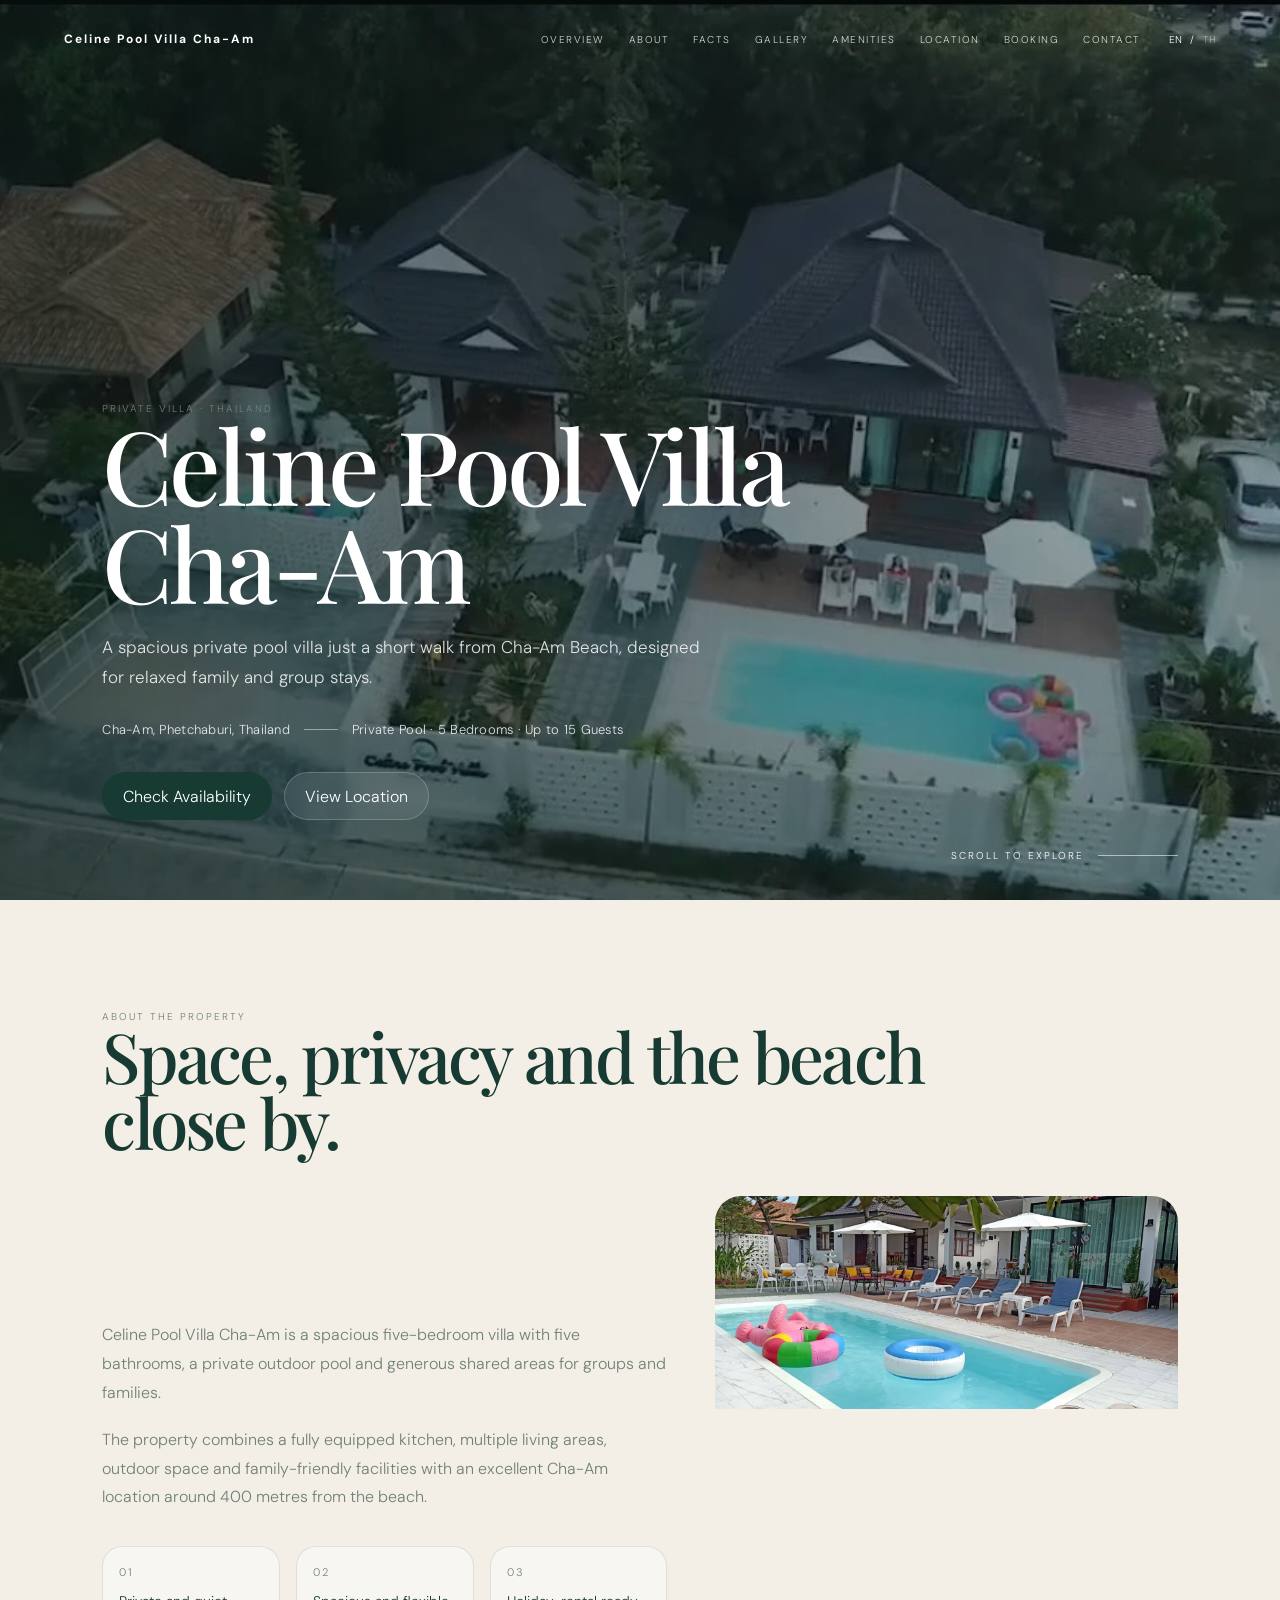
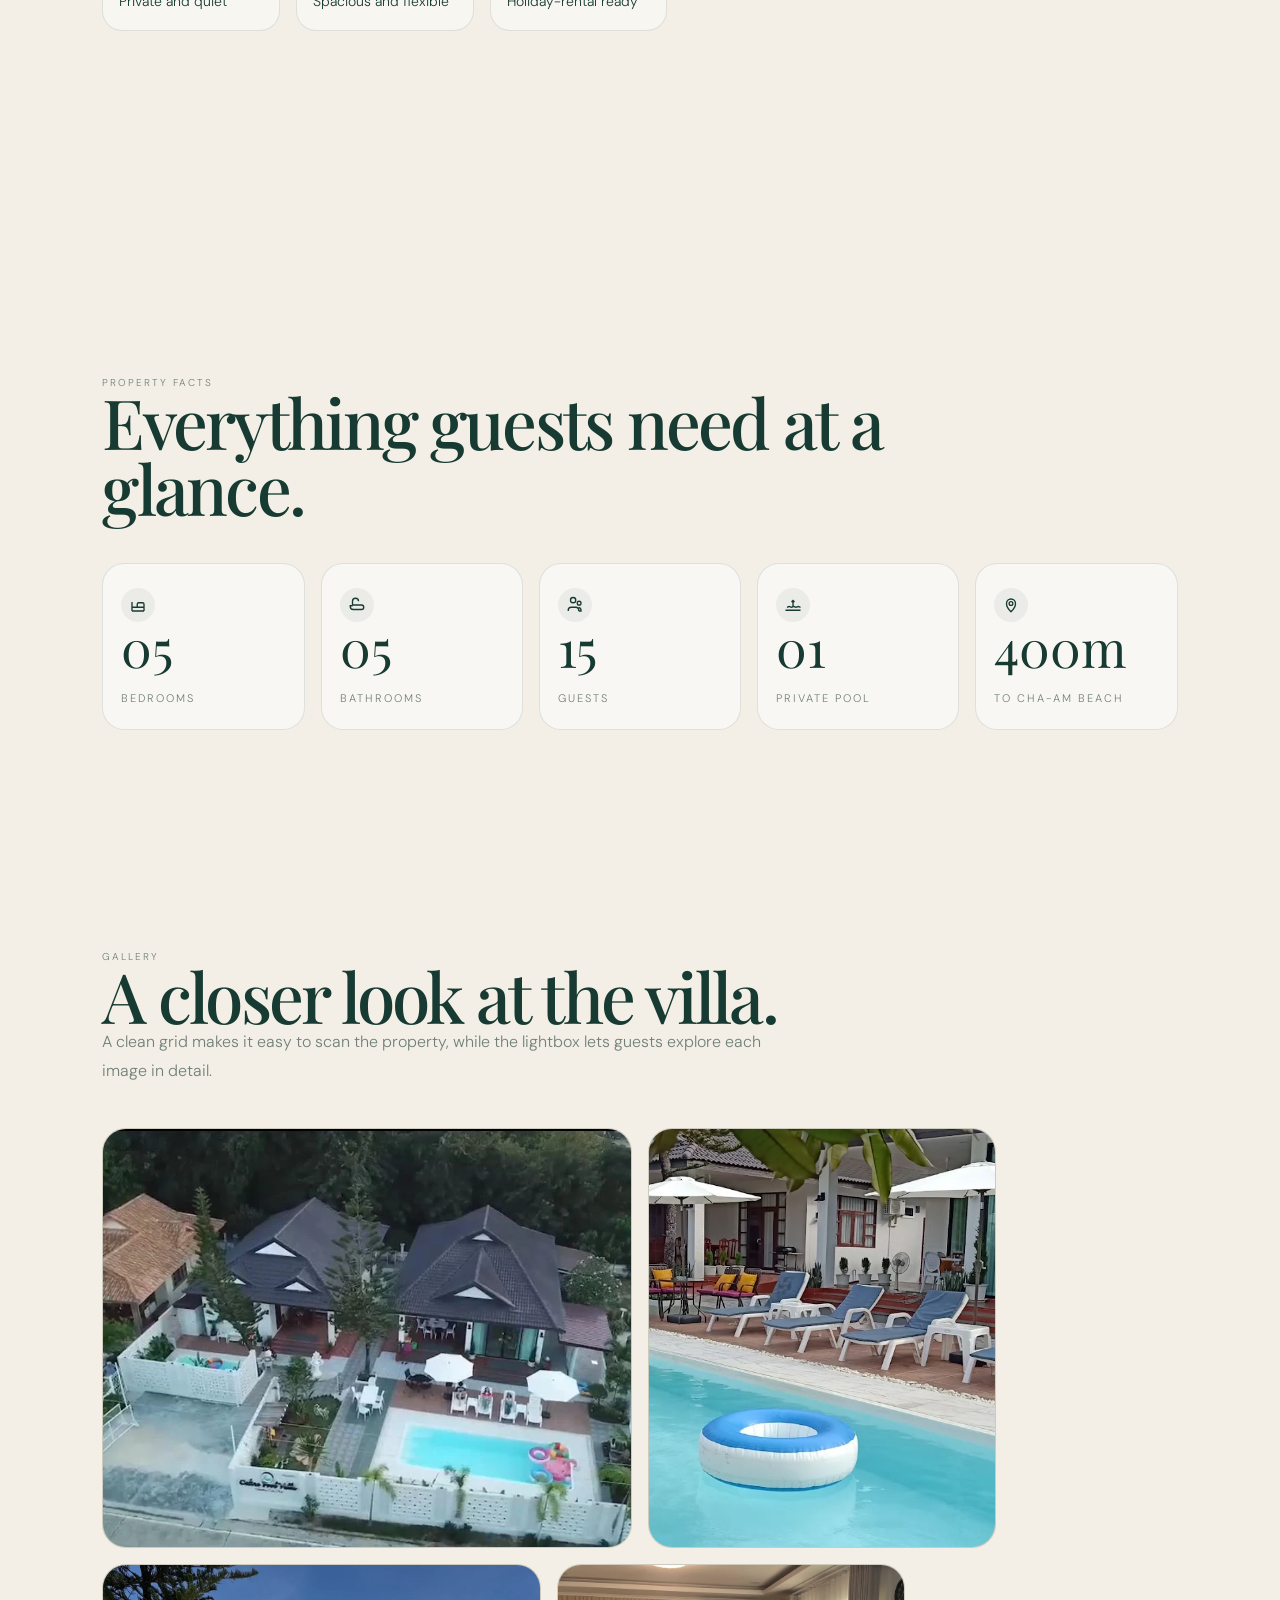
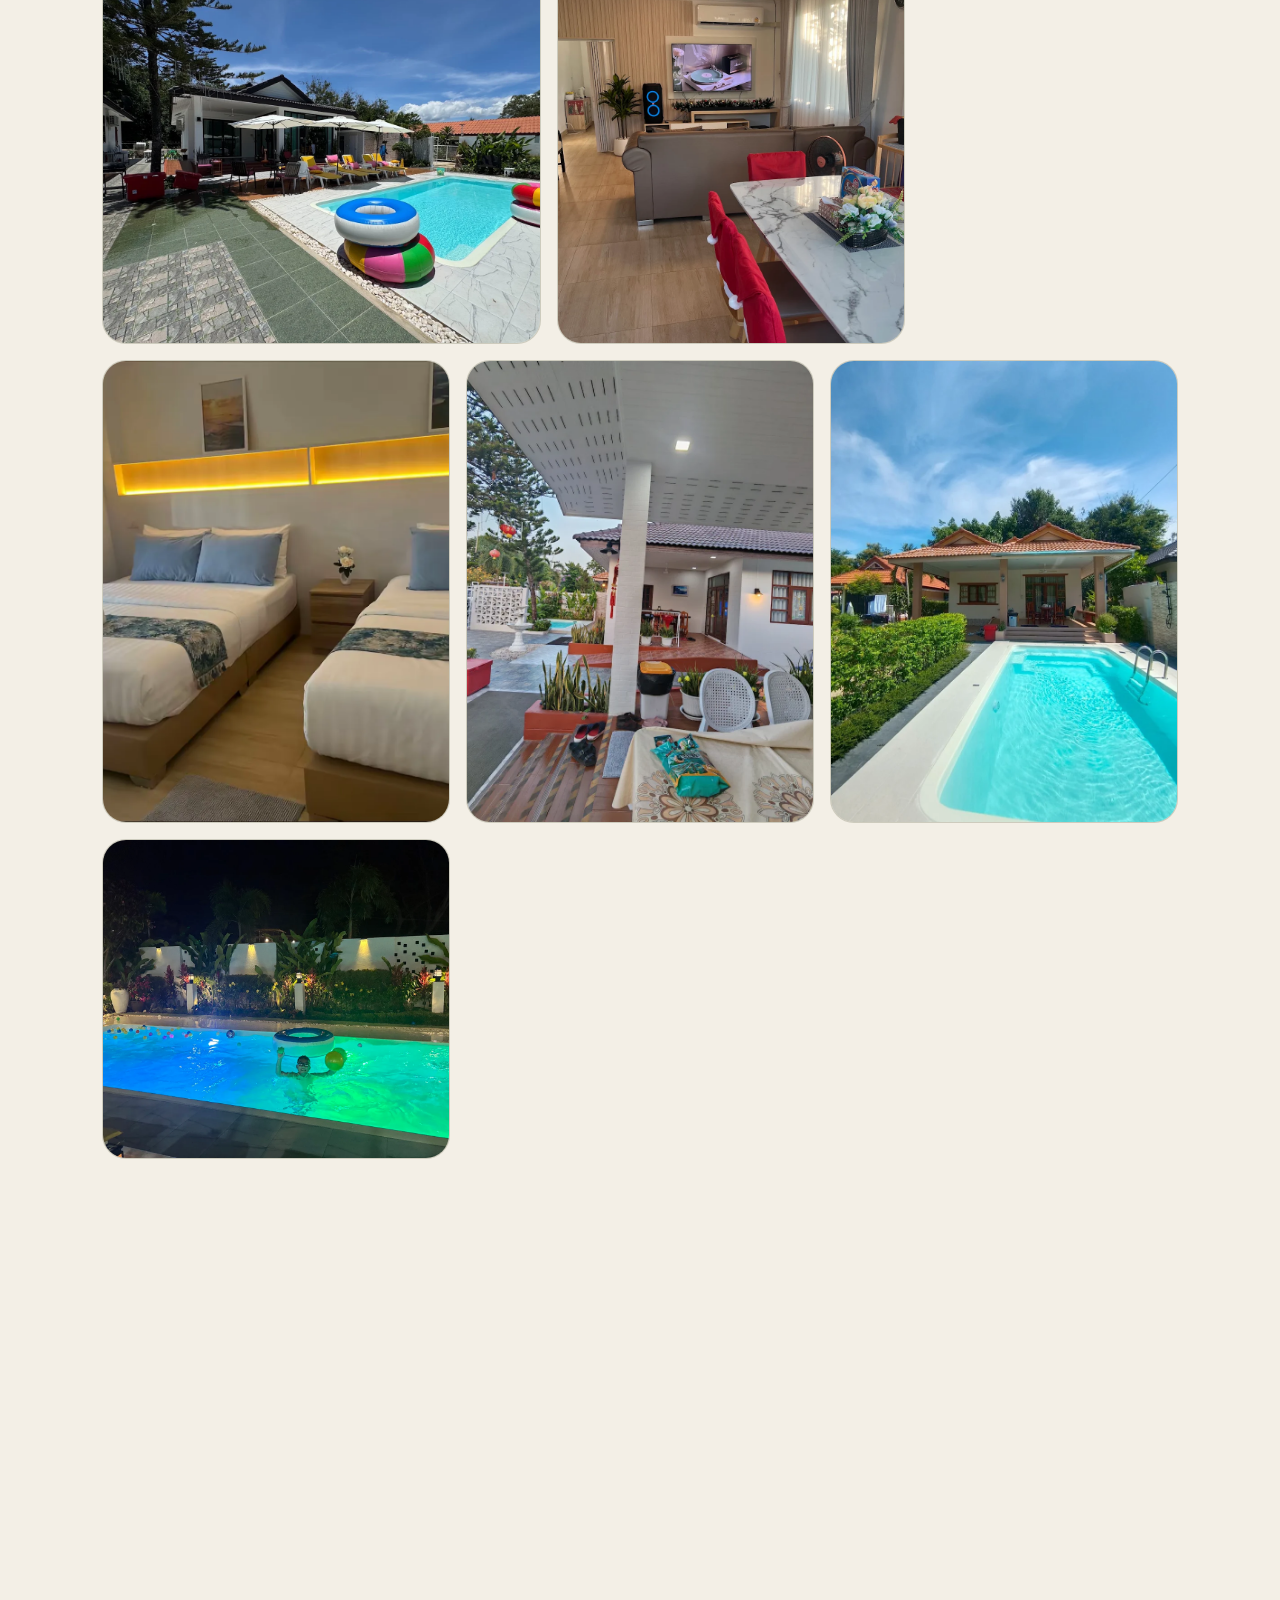
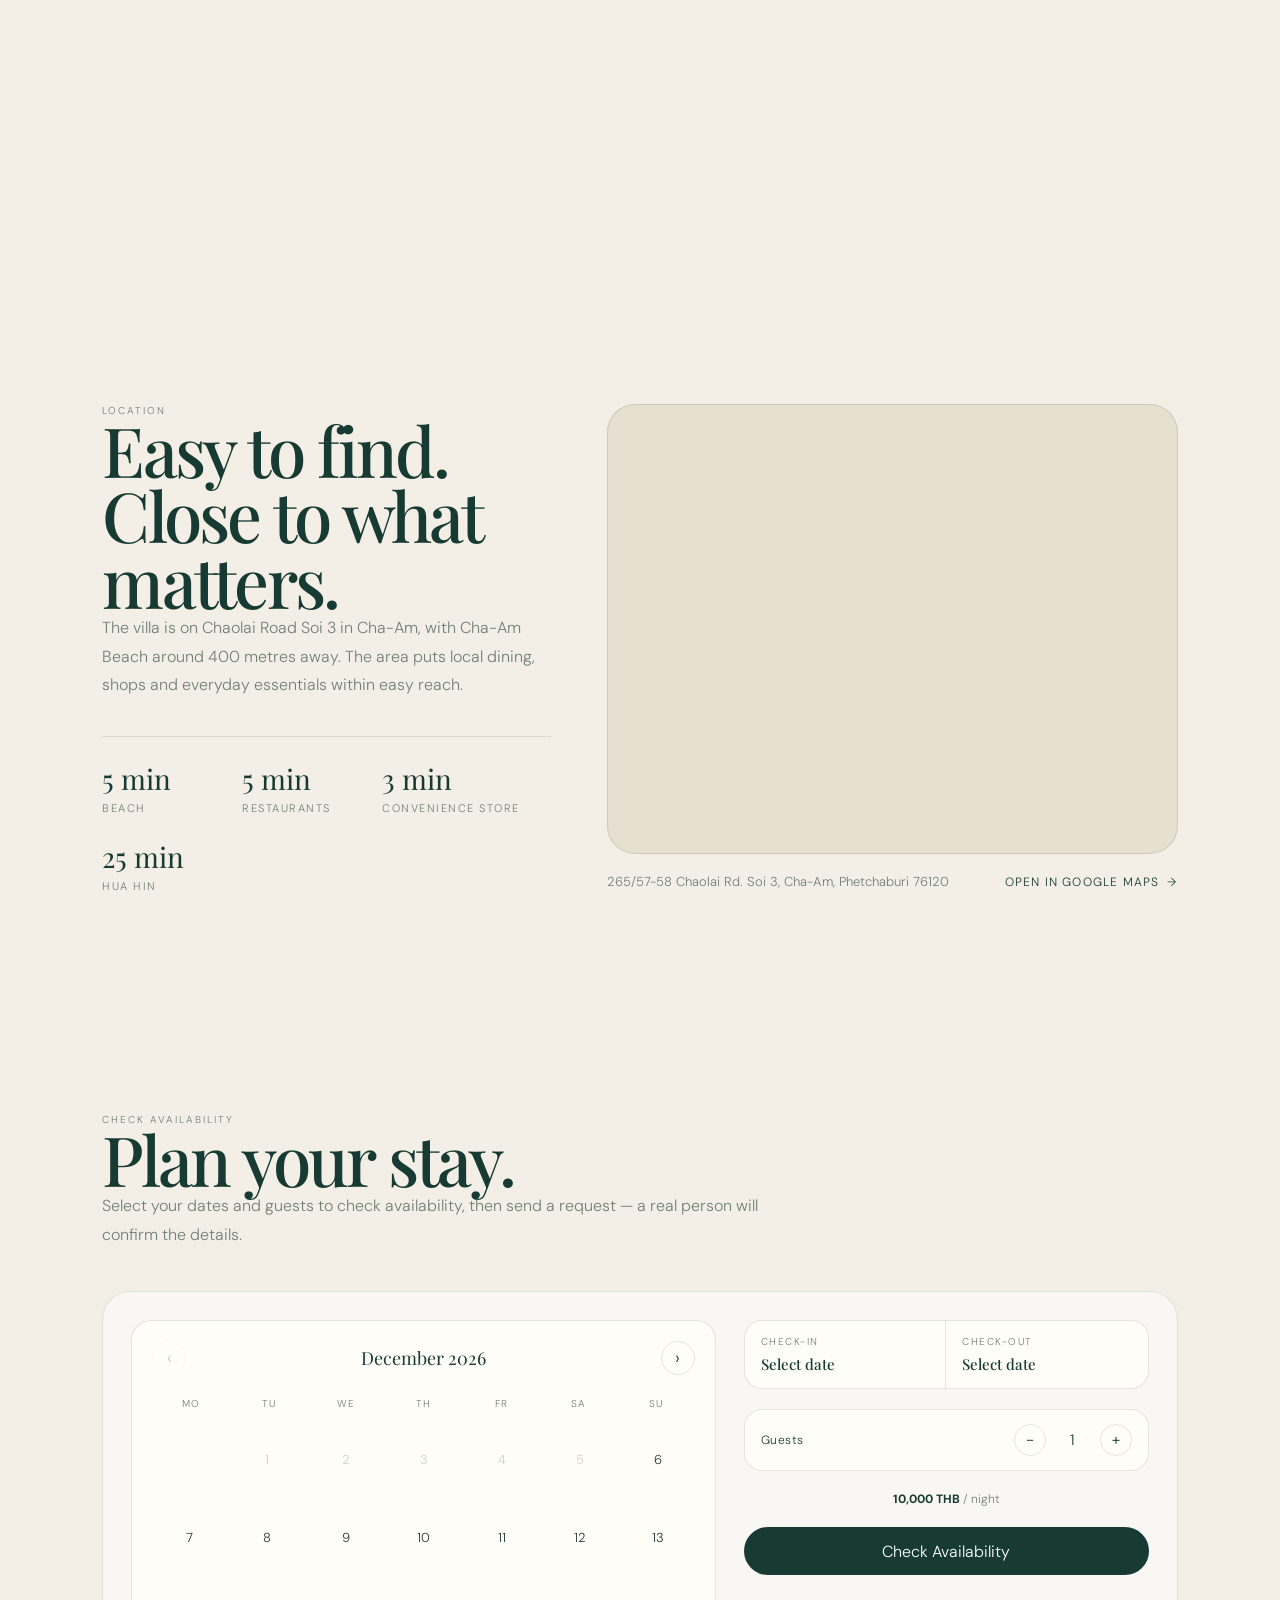
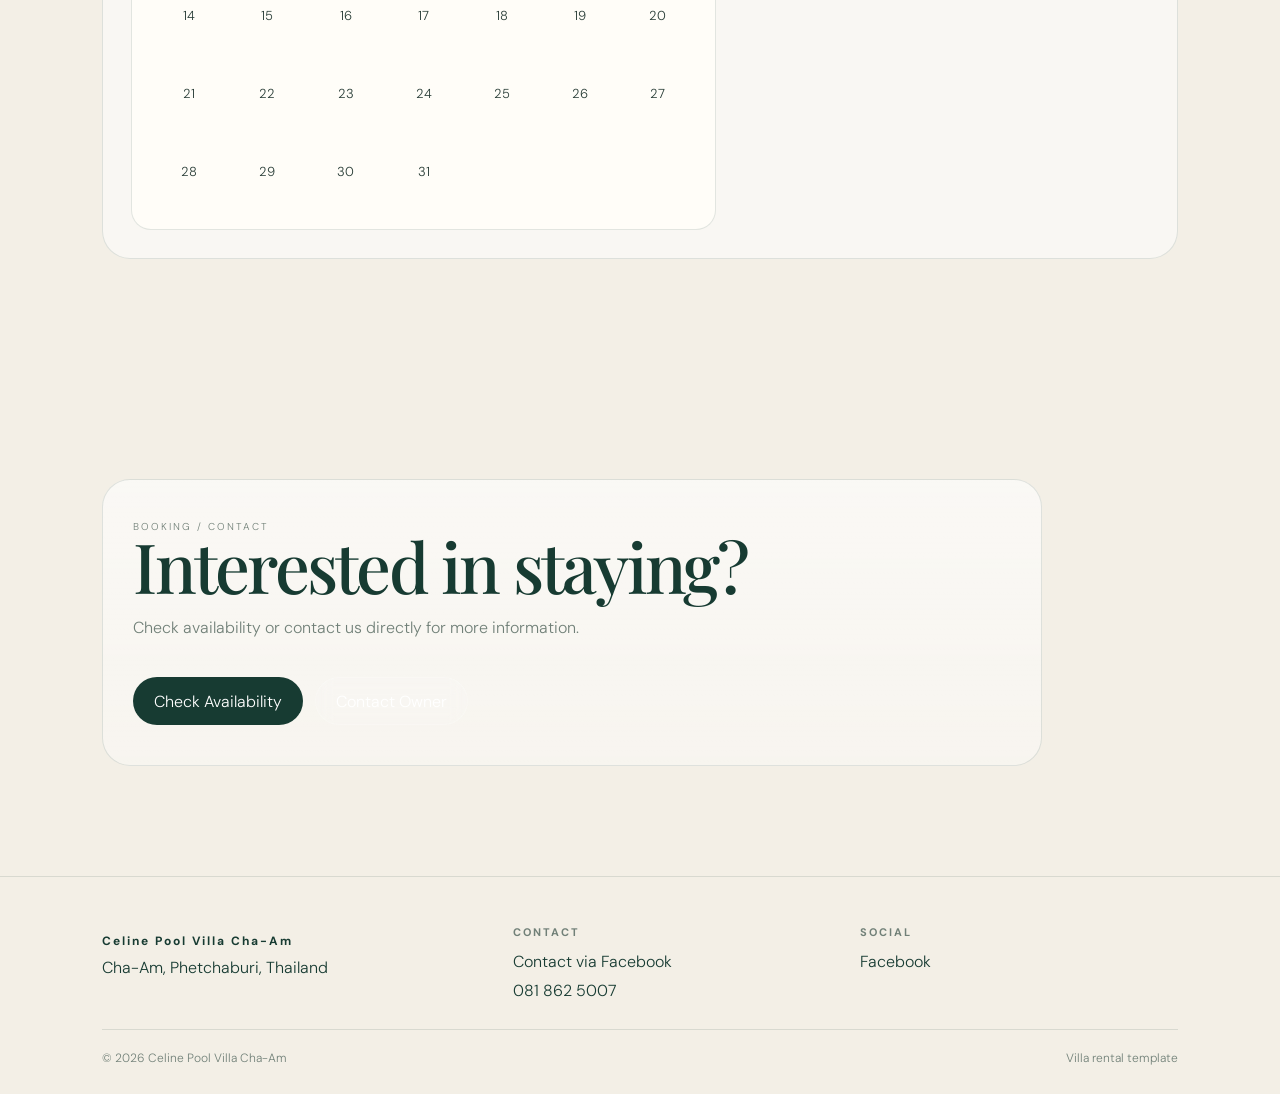
==== index.html @ a0daf7ef "Make SEO property-configurable Add a seo block in site-data.js (title, description, ogImage, siteUrl" ====
<!DOCTYPE html>
<html lang="en">

<head>
    <meta charset="UTF-8">

    <meta name="google-site-verification" content="Hb43-qcbDjaLqIUMhgzm0JbaVOmwpel54u8QZK-FxO0" />

    <!-- Analytics (GA4 / Microsoft Clarity) is loaded dynamically from
         propertyConfig.analytics — see initAnalytics() in script.js. -->

    <meta name="viewport" content="width=device-width, initial-scale=1.0">

    <!-- SEO:START (generated by `node scripts/sync-seo.js` from propertyConfig.seo in site-data.js — do not edit by hand) -->
    <title>Celine Pool Villa Cha-Am — Cha-Am, Thailand</title>

    <meta name="description" content="Celine Pool Villa Cha-Am — a spacious private pool villa near Cha-Am Beach, Thailand.">

    <meta property="og:type" content="website">
    <meta property="og:title" content="Celine Pool Villa Cha-Am — Cha-Am, Thailand">
    <meta property="og:description" content="Celine Pool Villa Cha-Am — a spacious private pool villa near Cha-Am Beach, Thailand.">
    <meta property="og:image" content="assets/images/hero.webp">

    <meta name="twitter:card" content="summary_large_image">
    <meta name="twitter:title" content="Celine Pool Villa Cha-Am — Cha-Am, Thailand">
    <meta name="twitter:description" content="Celine Pool Villa Cha-Am — a spacious private pool villa near Cha-Am Beach, Thailand.">
    <meta name="twitter:image" content="assets/images/hero.webp">
    <!-- SEO:END -->

    <link rel="icon" href="favicon.ico" sizes="any">
    <link rel="icon" type="image/webp" href="assets/images/celine-pool-villa-favicon.webp">
    <link rel="apple-touch-icon" href="apple-touch-icon.png">

    <link rel="preconnect" href="https://fonts.googleapis.com">
    <link rel="preconnect" href="https://fonts.gstatic.com" crossorigin>

    <link
        href="https://fonts.googleapis.com/css2?family=DM+Sans:wght@300;400;500;700&family=Playfair+Display:wght@400;500;600;700&display=swap"
        rel="stylesheet">

    <link rel="stylesheet" href="style.css">
</head>

<body>

    <nav class="navbar">
        <a href="#overview" class="nav-logo" data-property-name>Celine Pool Villa Cha Am</a>

        <div class="nav-links">
            <a href="#overview" data-i18n="navOverview">Overview</a>
            <a href="#about" data-i18n="navAbout">About</a>
            <a href="#facts" data-i18n="navFacts">Facts</a>
            <a href="#gallery" data-i18n="navGallery">Gallery</a>
            <a href="#amenities" data-i18n="navAmenities">Amenities</a>
            <a href="#location" data-i18n="navLocation">Location</a>
            <a href="#booking" data-i18n="navBooking">Booking</a>
            <a href="#contact" data-i18n="navContact">Contact</a>
        </div>

        <div class="language-switch" aria-label="Language switch">
            <button class="language-btn active" data-lang="en">EN</button>
            <span>/</span>
            <button class="language-btn" data-lang="th">TH</button>
        </div>

        <button class="menu-toggle" aria-label="Open menu">
            <span></span>
            <span></span>
        </button>
    </nav>

    <header class="hero" id="overview">
        <img src="assets/images/hero.webp" alt="Celine Pool Villa Cha-Am exterior" class="hero-image"
            data-property-hero-image>

        <div class="hero-overlay"></div>

        <div class="hero-content reveal">
            <p class="eyebrow" data-i18n="heroEyebrow">PRIVATE VILLA · THAILAND</p>

            <h1 data-property-hero-title style="color: #fff !important;">Celine Pool Villa Cha-Am</h1>

            <p class="hero-description" data-property-hero-description>
                A private holiday villa designed for relaxed stays, elevated comfort and seamless indoor-outdoor living.
            </p>

            <div class="hero-meta">
                <span data-property-location>Cha-Am, Phetchaburi, Thailand</span>
                <span class="detail-line"></span>
                <span data-property-hero-details>Private Pool · 4 Bedrooms · 8 Guests</span>
            </div>

            <div class="hero-actions">
                <a href="#booking" class="btn btn-primary" data-i18n="checkAvailability">Check Availability</a>
                <a href="#location" class="btn btn-secondary" data-i18n="viewLocation">View Location</a>
            </div>
        </div>

        <div class="scroll-indicator">
            <span data-i18n="scroll">Scroll to explore</span>
            <div class="scroll-line"></div>
        </div>
    </header>

    <main>

        <section class="section intro about-section" id="about">
            <div class="section-head reveal">
                <p class="eyebrow" data-i18n="aboutEyebrow">ABOUT THE PROPERTY</p>
                <h2 data-property-about-title>Designed for easy, elevated stays.</h2>
            </div>

            <div class="about-grid">
                <div class="about-copy reveal">
                    <p class="intro-text" data-property-about-body>
                        Celine Pool Villa Cha Am blends calm interiors, generous outdoor space and a private pool into a
                        polished holiday-home experience.
                    </p>

                    <p class="secondary-text" data-property-about-body-2>
                        It is built for guests who want a comfortable base for family trips, group getaways or longer
                        stays — with a layout that feels simple to understand and easy to enjoy.
                    </p>

                    <div class="about-points">
                        <div>
                            <span>01</span>
                            <p data-i18n="aboutPointOne">Private and quiet</p>
                        </div>

                        <div>
                            <span>02</span>
                            <p data-i18n="aboutPointTwo">Spacious and flexible</p>
                        </div>

                        <div>
                            <span>03</span>
                            <p data-i18n="aboutPointThree">Holiday-rental ready</p>
                        </div>
                    </div>
                </div>

                <div class="about-image reveal-image">
                    <img src="assets/images/villa-main.webp" alt="Villa exterior">
                </div>
            </div>
        </section>

        <section class="section facts-section" id="facts">
            <div class="section-head reveal">
                <p class="eyebrow" data-i18n="factsEyebrow">PROPERTY FACTS</p>
                <h2 data-i18n="factsTitle">Everything guests need at a glance.</h2>
            </div>

            <div class="facts-grid" id="factsGrid"></div>
        </section>

        <section class="section gallery-section" id="gallery">
            <div class="section-head reveal">
                <p class="eyebrow" data-i18n="galleryEyebrow">GALLERY</p>
                <h2 data-i18n="galleryTitle">A closer look at the villa.</h2>

                <p class="section-intro" data-i18n="galleryText">
                    A clean grid makes it easy to scan the property, while the lightbox lets guests explore each image
                    in detail.
                </p>
            </div>

            <div class="gallery-grid" id="galleryGrid"></div>
        </section>

        <section class="section amenities-section" id="amenities">
            <div class="section-head reveal">
                <p class="eyebrow" data-i18n="amenitiesEyebrow">AMENITIES</p>
                <h2 data-i18n="amenitiesTitle">Comforts that feel complete.</h2>
            </div>

            <div class="amenities-grid" id="amenitiesGrid"></div>
        </section>

        <section class="section location-section" id="location">
            <div class="location-copy reveal">
                <p class="eyebrow" data-i18n="locationEyebrow">LOCATION</p>
                <h2 data-i18n="locationTitle">Easy to find. Close to what matters.</h2>

                <p class="intro-text" data-property-location-body>
                    Located in a calm residential area with quick access to the beach, restaurants and local essentials.
                </p>

                <div class="location-highlights" id="locationHighlightsGrid"></div>
            </div>

            <div class="map-panel reveal-image">
                <div class="map-frame">
                    <iframe data-property-map-embed src="" title="Property location map" loading="lazy"
                        referrerpolicy="no-referrer-when-downgrade"></iframe>
                </div>

                <div class="map-panel-footer">
                    <p class="map-address" data-property-map-address>cha am, Thailand</p>

                    <a class="map-cta" data-property-map-link href="#" target="_blank" rel="noopener">
                        <span data-i18n="openInMaps">Open in Google Maps</span>
                        <span class="map-cta-arrow" aria-hidden="true">→</span>
                    </a>
                </div>
            </div>
        </section>

        <section class="section booking-section" id="booking">
            <div class="section-head reveal">
                <p class="eyebrow" data-i18n="bookingEyebrow">CHECK AVAILABILITY</p>
                <h2 data-i18n="bookingTitle">Plan your stay.</h2>
                <p class="section-intro" data-i18n="bookingIntro">
                    Select your dates and guests to check availability, then send a request — a real person will
                    confirm the details.
                </p>
            </div>

            <div class="booking-panel reveal-image" id="bookingPanel">

                <!-- STEP 1: calendar + guests + check availability -->
                <div class="booking-widget" id="bookingWidget">
                    <div class="booking-calendar" id="bookingCalendar" aria-label="Availability calendar"></div>

                    <div class="booking-sidebar">
                        <div class="booking-dates">
                            <div class="booking-date-box">
                                <span data-i18n="checkInLabel">Check-in</span>
                                <strong id="bookingCheckInDisplay" data-i18n="selectDate">Select date</strong>
                            </div>
                            <div class="booking-date-box">
                                <span data-i18n="checkOutLabel">Check-out</span>
                                <strong id="bookingCheckOutDisplay" data-i18n="selectDate">Select date</strong>
                            </div>
                        </div>

                        <div class="booking-guests">
                            <label for="bookingGuests" data-i18n="guestsLabel">Guests</label>
                            <div class="guest-stepper">
                                <button type="button" class="guest-btn" id="guestMinus"
                                    aria-label="Decrease guests">−</button>
                                <input type="text" id="bookingGuests" name="guests" value="1" readonly
                                    inputmode="numeric" aria-live="polite" aria-label="Guests">
                                <button type="button" class="guest-btn" id="guestPlus"
                                    aria-label="Increase guests">+</button>
                            </div>
                        </div>

                        <p class="booking-rate-note" id="bookingRateNote" hidden></p>

                        <p class="booking-message" id="bookingValidationMessage" role="alert" hidden></p>

                        <button type="button" class="btn btn-primary booking-check-btn" id="bookingCheckBtn"
                            data-i18n="checkAvailabilityBtn">Check Availability</button>
                    </div>
                </div>

                <!-- STEP 2: result -->
                <div class="booking-result" id="bookingResult" hidden>
                    <div class="booking-result-state is-available" id="bookingAvailableState" hidden>
                        <p class="booking-result-icon" aria-hidden="true">✓</p>
                        <h3 data-i18n="availableTitle">Villa available</h3>
                        <p class="booking-result-summary" id="bookingAvailableSummary"></p>
                        <p class="booking-price-estimate" id="bookingPriceEstimate" hidden></p>
                        <button type="button" class="btn btn-primary" id="requestToBookBtn"
                            data-i18n="requestToBook">Request to Book</button>
                    </div>

                    <div class="booking-result-state is-unavailable" id="bookingUnavailableState" hidden>
                        <h3 data-i18n="unavailableTitle">Sorry, these dates are unavailable.</h3>
                        <p data-i18n="unavailableText">Please choose different dates.</p>
                        <button type="button" class="btn btn-secondary" id="chooseOtherDatesBtn"
                            data-i18n="chooseOtherDates">Choose Different Dates</button>
                    </div>
                </div>

                <!-- STEP 3: booking request form -->
                <div class="booking-request" id="bookingRequestSection" hidden>
                    <div class="booking-request-summary" id="bookingRequestSummary"></div>

                    <form id="bookingRequestForm" novalidate>
                        <div class="form-row">
                            <label for="reqName" data-i18n="nameLabel">Name</label>
                            <input type="text" id="reqName" name="name" required autocomplete="name">
                        </div>

                        <div class="form-row">
                            <label for="reqEmail" data-i18n="emailLabel">Email</label>
                            <input type="email" id="reqEmail" name="email" required autocomplete="email">
                        </div>

                        <div class="form-row">
                            <label for="reqPhone" data-i18n="phoneLineLabel">Phone / LINE</label>
                            <input type="text" id="reqPhone" name="phone" required autocomplete="tel">
                        </div>

                        <div class="form-row">
                            <label for="reqMessage" data-i18n="messageOptional">Message (optional)</label>
                            <textarea id="reqMessage" name="message" rows="3"></textarea>
                        </div>

                        <!-- Honeypot: hidden from real visitors, catnip for bots. Any value here
                             makes submitBookingRequest() silently drop the request. -->
                        <div class="form-row" aria-hidden="true"
                            style="position:absolute; left:-9999px; width:1px; height:1px; overflow:hidden;">
                            <label for="reqCompany">Company</label>
                            <input type="text" id="reqCompany" name="_gotcha" tabindex="-1" autocomplete="off">
                        </div>

                        <p class="booking-disclaimer" data-i18n="bookingDisclaimer">
                            Your booking is a request and will be confirmed by the property owner.
                        </p>

                        <p class="booking-message" id="bookingFormError" role="alert" hidden></p>

                        <div class="booking-form-actions">
                            <button type="button" class="btn btn-secondary" id="backToResultBtn"
                                data-i18n="back">Back</button>
                            <button type="submit" class="btn btn-primary" id="sendRequestBtn"
                                data-i18n="sendBookingRequest">Send Booking Request</button>
                        </div>
                    </form>
                </div>

                <!-- STEP 4: success -->
                <div class="booking-success" id="bookingSuccess" hidden>
                    <h3 data-i18n="successTitle">Booking Request Sent</h3>
                    <p class="booking-success-thanks" data-i18n="successThanks">Thank you!</p>
                    <p data-i18n="successReceived">Your request has been received.</p>

                    <div class="booking-success-summary" id="bookingSuccessSummary"></div>

                    <p class="booking-disclaimer" data-i18n="ownerWillContact">
                        The property owner will contact you to confirm availability and booking details.
                    </p>

                    <button type="button" class="btn btn-primary" id="backToPropertyBtn" data-i18n="backToProperty">Back
                        to Property</button>
                </div>

            </div>
        </section>

        <section class="section contact-section" id="contact">
            <div class="contact-card reveal">
                <p class="eyebrow" data-i18n="contactEyebrow">BOOKING / CONTACT</p>
                <h2 data-i18n="contactTitle">Interested in staying?</h2>

                <p data-i18n="contactText">
                    Check availability or contact us directly for more information.
                </p>

                <div class="contact-actions">
                    <a href="#booking" class="btn btn-primary" data-i18n="checkAvailability">Check Availability</a>

                    <a href="https://www.facebook.com/profile.php?id=61566361989612" target="_blank" rel="noopener"
                        class="btn btn-secondary" data-i18n="contactOwner">Contact Owner</a>
                </div>
            </div>
        </section>

    </main>

    <footer class="footer">
        <div class="footer-inner">

            <div>
                <a href="#overview" class="footer-logo" data-property-name>Celine Pool Villa Cha Am</a>
                <p data-property-location>Cha-Am, Phetchaburi, Thailand</p>
            </div>

            <div>
                <h3 data-i18n="footerContact">Contact</h3>

                <a href="https://www.facebook.com/profile.php?id=61566361989612" target="_blank" rel="noopener"
                    data-property-email>Contact via Facebook</a>

                <a href="tel:+66000000000" data-property-phone>+66 00 000 0000</a>
            </div>

            <div>
                <h3 data-i18n="footerSocial">Social</h3>

                <a href="https://www.facebook.com/profile.php?id=61566361989612" target="_blank" rel="noopener"
                    aria-label="Facebook">Facebook</a>
            </div>

        </div>

        <div class="footer-bottom">
            <span data-property-footer-copy>© 2026 Celine Pool Villa Cha Am</span>
            <span data-i18n="footerTemplate">Villa rental template</span>
        </div>
    </footer>

    <div class="lightbox" id="lightbox" aria-hidden="true">
        <button class="lightbox-close" type="button" aria-label="Close image">×</button>

        <button class="lightbox-nav lightbox-prev" type="button" aria-label="Previous image">‹</button>

        <figure class="lightbox-figure">
            <img id="lightboxImage" alt="">
            <figcaption id="lightboxCaption"></figcaption>
        </figure>

        <button class="lightbox-nav lightbox-next" type="button" aria-label="Next image">›</button>
    </div>

    <script src="translations.js"></script>
    <script src="site-data.js"></script>
    <script src="script.js"></script>

</body>

</html>
---- style.css ----
:root {
    --cream: #f3efe6;
    --sand: #e7dfd0;
    --green: #173b32;
    --green-light: #31594d;
    --dark: #102923;
    --text: #263a34;
    --muted: #718078;
    --white: #fffdf8;
    --line: rgba(23, 59, 50, 0.12);

    --serif: "Playfair Display", serif;
    --sans: "DM Sans", sans-serif;
}

* {
    margin: 0;
    padding: 0;
    box-sizing: border-box;
}

html {
    scroll-behavior: smooth;
}

body {
    background: var(--cream);
    color: var(--text);
    font-family: var(--sans);
    font-weight: 300;
    overflow-x: hidden;
}

img {
    display: block;
    width: 100%;
    height: 100%;
    object-fit: cover;
}

a {
    color: inherit;
    text-decoration: none;
}

button,
input,
textarea {
    font: inherit;
}

.section {
    padding: 110px 8vw;
}

.eyebrow {
    font-size: 10px;
    letter-spacing: 2px;
    text-transform: uppercase;
    color: var(--muted);
}

.section-head {
    max-width: 860px;
    margin-bottom: 42px;
}

h1,
h2 {
    font-family: var(--serif);
    font-weight: 500;
    line-height: 0.95;
    letter-spacing: -0.04em;
    color: var(--green);
}

h1 {
    font-size: clamp(56px, 8vw, 110px);
}

h2 {
    font-size: clamp(38px, 5.4vw, 82px);
}

.section-intro,
.intro-text,
.secondary-text {
    max-width: 680px;
    line-height: 1.8;
    color: var(--muted);
}

.secondary-text {
    margin-top: 18px;
}

/* NAVIGATION */
.navbar {
    position: fixed;
    top: 0;
    left: 0;
    width: 100%;
    height: 78px;
    display: flex;
    align-items: center;
    justify-content: space-between;
    padding: 0 5vw;
    z-index: 100;
    color: white;
    transition: background 0.35s ease, color 0.35s ease, backdrop-filter 0.35s ease;
}

.navbar.scrolled {
    background: rgba(243, 239, 230, 0.92);
    backdrop-filter: blur(14px);
    color: var(--green);
}

.nav-logo,
.footer-logo {
    font-size: 12px;
    font-weight: 700;
    letter-spacing: 2px;
}

.nav-links {
    display: flex;
    gap: 24px;
    margin-left: auto;
    margin-right: 28px;
}

.nav-links a {
    font-size: 10px;
    letter-spacing: 1.5px;
    text-transform: uppercase;
    opacity: 0.8;
    transition: opacity 0.25s ease;
}

.nav-links a:hover {
    opacity: 1;
}

.language-switch {
    display: flex;
    align-items: center;
    gap: 8px;
    font-size: 10px;
    letter-spacing: 1.5px;
}

.language-btn {
    border: 0;
    background: none;
    color: inherit;
    cursor: pointer;
    opacity: 0.45;
    transition: opacity 0.25s ease;
}

.language-btn:hover,
.language-btn.active {
    opacity: 1;
}

.menu-toggle {
    display: none;
    border: 0;
    background: none;
    cursor: pointer;
}

.menu-toggle span {
    display: block;
    width: 22px;
    height: 1px;
    background: currentColor;
}

.menu-toggle span+span {
    margin-top: 6px;
}

/* HERO */
.hero {
    min-height: 100vh;
    position: relative;
    color: white;
    overflow: hidden;
}

.hero-image {
    position: absolute;
    inset: 0;
    width: 100%;
    height: 100%;
    transform: scale(1.03);
    animation: heroZoom 12s ease-out forwards;
}

@keyframes heroZoom {
    from {
        transform: scale(1.08);
    }

    to {
        transform: scale(1);
    }
}

.hero-overlay {
    position: absolute;
    inset: 0;
    background:
        linear-gradient(180deg, rgba(8, 22, 18, 0.18), rgba(8, 22, 18, 0.3)),
        linear-gradient(90deg, rgba(8, 22, 18, 0.55), rgba(8, 22, 18, 0.15));
}

.hero-content {
    position: relative;
    z-index: 2;
    min-height: 100vh;
    padding: 120px 8vw 80px;
    display: flex;
    flex-direction: column;
    justify-content: flex-end;
    max-width: 900px;
}

.hero-description {
    max-width: 620px;
    margin-top: 22px;
    color: rgba(255, 255, 255, 0.84);
    line-height: 1.8;
    font-size: 17px;
}

.hero-meta {
    display: flex;
    align-items: center;
    flex-wrap: wrap;
    gap: 14px;
    margin-top: 28px;
    color: rgba(255, 255, 255, 0.86);
    font-size: 13px;
    letter-spacing: 0.02em;
}

.detail-line {
    width: 34px;
    height: 1px;
    background: rgba(255, 255, 255, 0.45);
}

.hero-actions,
.contact-actions {
    display: flex;
    flex-wrap: wrap;
    gap: 12px;
    margin-top: 34px;
}

.btn {
    display: inline-flex;
    align-items: center;
    justify-content: center;
    min-height: 48px;
    padding: 0 20px;
    border-radius: 999px;
    border: 1px solid transparent;
    transition: transform 0.25s ease, background 0.25s ease, color 0.25s ease, border-color 0.25s ease;
}

.btn:hover {
    transform: translateY(-1px);
}

.btn-primary {
    background: var(--green);
    color: white;
}

.btn-secondary {
    background: rgba(255, 255, 255, 0.08);
    color: white;
    border-color: rgba(255, 255, 255, 0.2);
    backdrop-filter: blur(8px);
}

.scroll-indicator {
    position: absolute;
    right: 8vw;
    bottom: 38px;
    z-index: 2;
    display: flex;
    align-items: center;
    gap: 14px;
    font-size: 10px;
    letter-spacing: 2px;
    text-transform: uppercase;
}

.scroll-line {
    width: 80px;
    height: 1px;
    background: rgba(255, 255, 255, 0.55);
}

/* ABOUT */
.about-grid {
    display: grid;
    grid-template-columns: 1.1fr 0.9fr;
    gap: 48px;
    align-items: center;
}

.about-image {
    min-height: 560px;
    overflow: hidden;
    border-radius: 26px;
}

.about-points {
    display: grid;
    grid-template-columns: repeat(3, minmax(0, 1fr));
    gap: 16px;
    margin-top: 34px;
}

.about-points div {
    padding: 18px 16px;
    border-radius: 20px;
    background: rgba(255, 255, 255, 0.45);
    border: 1px solid var(--line);
}

.about-points span {
    display: block;
    margin-bottom: 12px;
    color: var(--muted);
    font-size: 11px;
    letter-spacing: 2px;
}

.about-points p {
    font-size: 14px;
    line-height: 1.5;
    color: var(--green);
}

/* FACTS */
.facts-grid {
    display: grid;
    grid-template-columns: repeat(5, minmax(0, 1fr));
    gap: 16px;
}

.fact-card {
    background: rgba(255, 255, 255, 0.5);
    border: 1px solid var(--line);
    border-radius: 22px;
    padding: 24px 18px;
    min-height: 150px;
    display: flex;
    flex-direction: column;
    justify-content: space-between;
}

.fact-card .fact-value {
    font-family: var(--serif);
    font-size: clamp(30px, 4vw, 54px);
    line-height: 1;
    color: var(--green);
}

.fact-card .fact-label {
    margin-top: 18px;
    font-size: 11px;
    letter-spacing: 2px;
    text-transform: uppercase;
    color: var(--muted);
}

.fact-card .fact-icon {
    width: 34px;
    height: 34px;
    display: inline-flex;
    align-items: center;
    justify-content: center;
    border-radius: 50%;
    background: rgba(23, 59, 50, 0.06);
    color: var(--green);
}

.fact-card svg {
    width: 18px;
    height: 18px;
    stroke: currentColor;
    fill: none;
    stroke-width: 1.8;
}

/* GALLERY */
.gallery-grid {
    display: grid;
    grid-template-columns: repeat(12, minmax(0, 1fr));
    gap: 16px;
}

.gallery-item {
    position: relative;
    overflow: hidden;
    border-radius: 24px;
    min-height: 230px;
    cursor: pointer;
    background: var(--sand);
    border: 1px solid var(--line);
    padding: 0;
    width: 100%;
    text-align: left;
    appearance: none;
    -webkit-appearance: none;
}

.gallery-item img {
    transition: transform 1.1s cubic-bezier(.2, .7, .2, 1);
}

.gallery-item:hover img {
    transform: scale(1.03);
}

.gallery-item::after {
    content: "View";
    position: absolute;
    right: 16px;
    bottom: 16px;
    padding: 8px 12px;
    border-radius: 999px;
    background: rgba(16, 41, 35, 0.72);
    color: white;
    font-size: 11px;
    letter-spacing: 1.2px;
    text-transform: uppercase;
    opacity: 0;
    transition: opacity 0.25s ease;
}

.gallery-item:hover::after {
    opacity: 1;
}

.gallery-item.is-large {
    grid-column: span 6;
    min-height: 420px;
}

.gallery-item.is-medium {
    grid-column: span 4;
    min-height: 320px;
}

.gallery-item.is-tall {
    grid-column: span 5;
    min-height: 380px;
}

/* AMENITIES */
.amenities-grid {
    display: grid;
    grid-template-columns: repeat(4, minmax(0, 1fr));
    gap: 16px;
}

.amenity-card {
    display: flex;
    align-items: center;
    gap: 14px;
    padding: 18px 18px;
    border-radius: 20px;
    background: rgba(255, 255, 255, 0.48);
    border: 1px solid var(--line);
    min-height: 84px;
}

.amenity-icon {
    width: 44px;
    height: 44px;
    border-radius: 14px;
    display: grid;
    place-items: center;
    background: rgba(23, 59, 50, 0.08);
    color: var(--green);
    flex: 0 0 auto;
}

.amenity-icon svg {
    width: 20px;
    height: 20px;
    stroke: currentColor;
    fill: none;
    stroke-width: 1.8;
}

.amenity-card strong {
    display: block;
    color: var(--green);
    font-size: 15px;
    margin-bottom: 0;
}

/* LOCATION */
.location-section {
    display: grid;
    grid-template-columns: 0.88fr 1.12fr;
    gap: 56px;
    align-items: stretch;
}

.location-copy {
    display: flex;
    flex-direction: column;
    justify-content: center;
}

/* A quiet stat strip instead of another set of bordered cards —
   keeps the section from reading as "grid of random cards". */
.location-highlights {
    display: flex;
    flex-wrap: wrap;
    gap: 28px 40px;
    margin-top: 36px;
    padding-top: 28px;
    border-top: 1px solid var(--line);
}

.highlight-item {
    min-width: 100px;
}

.highlight-value {
    font-family: var(--serif);
    font-size: 28px;
    line-height: 1;
    color: var(--green);
}

.highlight-label {
    margin-top: 8px;
    font-size: 11px;
    letter-spacing: 1.5px;
    text-transform: uppercase;
    color: var(--muted);
}

.map-panel {
    display: flex;
    flex-direction: column;
    min-height: 480px;
}

.map-frame {
    position: relative;
    flex: 1;
    min-height: 420px;
    border-radius: 28px;
    overflow: hidden;
    border: 1px solid var(--line);
    background: var(--sand);
}

.map-frame iframe {
    position: absolute;
    inset: 0;
    width: 100%;
    height: 100%;
    border: 0;
    display: block;
}

.map-panel-footer {
    display: flex;
    align-items: baseline;
    justify-content: space-between;
    flex-wrap: wrap;
    gap: 10px 20px;
    margin-top: 18px;
}

.map-address {
    font-size: 13px;
    line-height: 1.6;
    color: var(--muted);
}

.map-cta {
    display: inline-flex;
    align-items: center;
    gap: 8px;
    flex: 0 0 auto;
    font-size: 12px;
    letter-spacing: 1.2px;
    text-transform: uppercase;
    color: var(--green);
    white-space: nowrap;
    transition: opacity 0.25s ease;
}

.map-cta:hover,
.map-cta:focus-visible {
    opacity: 0.7;
}

.map-cta-arrow {
    transition: transform 0.25s ease;
}

.map-cta:hover .map-cta-arrow,
.map-cta:focus-visible .map-cta-arrow {
    transform: translateX(3px);
}

/* BOOKING */
.booking-panel {
    display: flex;
    flex-direction: column;
    gap: 22px;
}

.booking-widget {
    display: grid;
    grid-template-columns: 1.3fr 0.9fr;
    gap: 28px;
    align-items: start;
    border-radius: 28px;
    border: 1px solid var(--line);
    background: rgba(255, 255, 255, 0.5);
    padding: 28px;
}

/* Calendar */
.booking-calendar {
    border-radius: 20px;
    background: var(--white);
    border: 1px solid var(--line);
    padding: 20px;
}

.cal-header {
    display: flex;
    align-items: center;
    justify-content: space-between;
    margin-bottom: 16px;
}

.cal-month-label {
    font-family: var(--serif);
    font-size: 18px;
    color: var(--green);
}

.cal-nav {
    width: 34px;
    height: 34px;
    border-radius: 50%;
    border: 1px solid var(--line);
    background: transparent;
    color: var(--green);
    font-size: 18px;
    line-height: 1;
    cursor: pointer;
    transition: background 0.2s ease, opacity 0.2s ease;
}

.cal-nav:hover:not(:disabled) {
    background: rgba(23, 59, 50, 0.08);
}

.cal-nav:disabled {
    opacity: 0.25;
    cursor: not-allowed;
}

.cal-weekdays {
    display: grid;
    grid-template-columns: repeat(7, minmax(0, 1fr));
    margin-bottom: 6px;
}

.cal-weekdays span {
    text-align: center;
    font-size: 10px;
    letter-spacing: 1px;
    text-transform: uppercase;
    color: var(--muted);
    padding: 6px 0;
}

.cal-grid {
    display: grid;
    grid-template-columns: repeat(7, minmax(0, 1fr));
    gap: 4px;
}

.cal-day {
    aspect-ratio: 1 / 1;
    display: flex;
    align-items: center;
    justify-content: center;
    border: 0;
    border-radius: 12px;
    background: transparent;
    color: var(--text);
    font-size: 13px;
    cursor: pointer;
    transition: background 0.2s ease, color 0.2s ease;
}

.cal-day.is-empty {
    cursor: default;
}

.cal-day:not(.is-disabled):not(.is-empty):hover {
    background: rgba(23, 59, 50, 0.08);
}

.cal-day.is-disabled {
    color: var(--muted);
    opacity: 0.35;
    cursor: not-allowed;
}

.cal-day.is-blocked {
    text-decoration: line-through;
}

.cal-day.is-in-range {
    background: rgba(23, 59, 50, 0.1);
    border-radius: 0;
}

.cal-day.is-checkin,
.cal-day.is-checkout {
    background: var(--green);
    color: white;
    font-weight: 500;
}

.cal-day.is-checkin {
    border-radius: 12px 0 0 12px;
}

.cal-day.is-checkout {
    border-radius: 0 12px 12px 0;
}

.cal-day.is-checkin.is-checkout {
    border-radius: 12px;
}

/* Sidebar: dates + guests + CTA */
.booking-sidebar {
    display: flex;
    flex-direction: column;
    gap: 20px;
}

.booking-dates {
    display: grid;
    grid-template-columns: 1fr 1fr;
    border-radius: 18px;
    border: 1px solid var(--line);
    background: var(--white);
    overflow: hidden;
}

.booking-date-box {
    padding: 14px 16px;
    display: flex;
    flex-direction: column;
    gap: 6px;
}

.booking-date-box:first-child {
    border-right: 1px solid var(--line);
}

.booking-date-box span {
    font-size: 10px;
    letter-spacing: 1.5px;
    text-transform: uppercase;
    color: var(--muted);
}

.booking-date-box strong {
    font-family: var(--serif);
    font-weight: 500;
    font-size: 15px;
    color: var(--green);
}

.booking-guests {
    display: flex;
    align-items: center;
    justify-content: space-between;
    padding: 14px 16px;
    border-radius: 18px;
    border: 1px solid var(--line);
    background: var(--white);
}

.booking-guests label {
    font-size: 12px;
    letter-spacing: 0.5px;
    color: var(--green);
}

.guest-stepper {
    display: flex;
    align-items: center;
    gap: 14px;
}

.guest-btn {
    width: 32px;
    height: 32px;
    border-radius: 50%;
    border: 1px solid var(--line);
    background: transparent;
    color: var(--green);
    font-size: 16px;
    line-height: 1;
    cursor: pointer;
    transition: background 0.2s ease;
}

.guest-btn:hover {
    background: rgba(23, 59, 50, 0.08);
}

#bookingGuests {
    width: 26px;
    text-align: center;
    border: 0;
    background: transparent;
    color: var(--green);
    font-size: 15px;
    pointer-events: none;
}

.booking-message {
    font-size: 13px;
    line-height: 1.6;
    color: #a3402c;
    background: rgba(163, 64, 44, 0.08);
    border-radius: 12px;
    padding: 10px 14px;
}

.booking-check-btn {
    width: 100%;
}

/* Result / request / success panels */
.booking-result,
.booking-request,
.booking-success {
    border-radius: 28px;
    border: 1px solid var(--line);
    background: rgba(255, 255, 255, 0.5);
    padding: 32px;
}

.booking-result-state {
    max-width: 480px;
}

.booking-result-icon {
    font-size: 26px;
    color: var(--green);
    margin-bottom: 4px;
}

.booking-result-state h3 {
    font-family: var(--serif);
    font-size: 26px;
    font-weight: 500;
    color: var(--green);
    margin-bottom: 10px;
}

.booking-result-state p {
    color: var(--muted);
    line-height: 1.7;
}

.booking-result-summary {
    margin-bottom: 16px !important;
}

.booking-price-estimate {
    margin: 4px 0 20px !important;
    font-size: 13px;
    line-height: 1.7;
}

.booking-price-estimate strong {
    color: var(--green);
}

.booking-price-breakdown {
    margin: 4px 0 10px;
    font-size: 13px;
    color: var(--text);
}

.price-row {
    display: flex;
    justify-content: space-between;
    gap: 16px;
    padding: 5px 0;
}

.price-row.is-total {
    margin-top: 6px;
    padding-top: 12px;
    border-top: 1px solid var(--line);
    font-weight: 600;
    font-size: 14px;
    color: var(--green);
}

.booking-price-note {
    font-size: 12px;
    color: var(--muted);
    margin: 0 0 16px !important;
}

.booking-rate-note {
    font-size: 12px;
    color: var(--muted);
    text-align: center;
}

.booking-rate-note strong {
    color: var(--green);
}

.booking-result-state .btn {
    margin-top: 8px;
}

.booking-request-summary {
    margin-bottom: 26px;
}

.booking-summary-title {
    font-size: 11px;
    letter-spacing: 1.5px;
    text-transform: uppercase;
    color: var(--muted);
    margin-bottom: 10px;
}

.booking-summary-rows {
    display: flex;
    flex-wrap: wrap;
    gap: 10px 28px;
    font-size: 14px;
    color: var(--text);
}

.booking-summary-rows strong {
    color: var(--green);
}

#bookingRequestForm {
    display: flex;
    flex-direction: column;
    gap: 16px;
    max-width: 560px;
}

.form-row {
    display: flex;
    flex-direction: column;
    gap: 6px;
}

.form-row label {
    font-size: 12px;
    letter-spacing: 0.5px;
    color: var(--green);
}

.form-row input,
.form-row textarea {
    border-radius: 14px;
    border: 1px solid var(--line);
    background: var(--white);
    padding: 12px 14px;
    color: var(--text);
    font-size: 14px;
    resize: vertical;
}

.form-row input:focus-visible,
.form-row textarea:focus-visible {
    outline: 2px solid var(--green);
    outline-offset: 1px;
}

.booking-disclaimer {
    font-size: 12px;
    line-height: 1.7;
    color: var(--muted);
}

.booking-form-actions {
    display: flex;
    gap: 12px;
    margin-top: 4px;
}

.booking-success {
    text-align: left;
    max-width: 560px;
}

.booking-success h3 {
    font-family: var(--serif);
    font-size: 30px;
    font-weight: 500;
    color: var(--green);
    margin-bottom: 8px;
}

.booking-success-thanks {
    color: var(--green) !important;
    font-weight: 500;
}

.booking-success p {
    color: var(--muted);
    line-height: 1.7;
}

.booking-success-summary {
    display: flex;
    flex-direction: column;
    gap: 16px;
    margin: 20px 0;
    padding: 18px 20px;
    border-radius: 16px;
    background: var(--white);
    border: 1px solid var(--line);
    font-size: 14px;
}

.booking-success-summary strong {
    color: var(--green);
}

.booking-success .btn {
    margin-top: 8px;
}

/* CONTACT */
.contact-card {
    border-radius: 28px;
    padding: 40px 30px;
    background: linear-gradient(180deg, rgba(255, 255, 255, 0.6), rgba(255, 255, 255, 0.38));
    border: 1px solid var(--line);
    max-width: 940px;
}

.contact-card p:not(.eyebrow) {
    max-width: 620px;
    line-height: 1.8;
    color: var(--muted);
    margin-top: 16px;
}

/* FOOTER */
.footer {
    padding: 48px 8vw 28px;
    border-top: 1px solid var(--line);
}

.footer-inner {
    display: grid;
    grid-template-columns: 1.2fr 1fr 1fr;
    gap: 30px;
    align-items: start;
}

.footer-inner h3 {
    font-size: 11px;
    letter-spacing: 2px;
    text-transform: uppercase;
    color: var(--muted);
    margin-bottom: 12px;
}

.footer-inner a,
.footer-inner p {
    display: block;
    margin-top: 8px;
    color: var(--green);
}

.footer-bottom {
    margin-top: 28px;
    padding-top: 20px;
    border-top: 1px solid var(--line);
    display: flex;
    justify-content: space-between;
    gap: 16px;
    color: var(--muted);
    font-size: 12px;
}

/* LIGHTBOX */
.lightbox {
    position: fixed;
    inset: 0;
    z-index: 200;
    display: none;
    align-items: center;
    justify-content: center;
    background: rgba(9, 22, 18, 0.9);
    padding: 24px;
}

.lightbox.is-open {
    display: flex;
}

.lightbox-figure {
    width: min(100%, 1100px);
    max-height: 88vh;
    display: flex;
    flex-direction: column;
    align-items: center;
    gap: 14px;
}

.lightbox-figure img {
    width: 100%;
    max-height: 80vh;
    object-fit: contain;
    border-radius: 18px;
    box-shadow: 0 30px 80px rgba(0, 0, 0, 0.35);
}

.lightbox-figure figcaption {
    color: white;
    text-align: center;
    opacity: 0.9;
    font-size: 13px;
    letter-spacing: 0.03em;
}

.lightbox-close,
.lightbox-nav {
    position: absolute;
    border: 0;
    background: rgba(255, 255, 255, 0.1);
    color: white;
    cursor: pointer;
    backdrop-filter: blur(10px);
    transition: background 0.25s ease, transform 0.25s ease;
}

.lightbox-close:hover,
.lightbox-nav:hover {
    background: rgba(255, 255, 255, 0.18);
    transform: scale(1.03);
}

.lightbox-close {
    top: 24px;
    right: 24px;
    width: 48px;
    height: 48px;
    border-radius: 50%;
    font-size: 34px;
    line-height: 1;
}

.lightbox-nav {
    top: 50%;
    transform: translateY(-50%);
    width: 54px;
    height: 54px;
    border-radius: 50%;
    font-size: 34px;
    line-height: 1;
}

.lightbox-prev {
    left: 24px;
}

.lightbox-next {
    right: 24px;
}

/* REVEAL */
.reveal,
.reveal-image {
    opacity: 0;
    transform: translateY(28px);
    transition: opacity 0.9s ease, transform 0.9s cubic-bezier(.2, .7, .2, 1);
}

.reveal-image {
    transform: translateY(28px) scale(0.985);
}

.reveal.visible,
.reveal-image.visible {
    opacity: 1;
    transform: translateY(0) scale(1);
}

/* RESPONSIVE */
@media (max-width: 1100px) {
    .facts-grid {
        grid-template-columns: repeat(3, minmax(0, 1fr));
    }

    .amenities-grid {
        grid-template-columns: repeat(2, minmax(0, 1fr));
    }

    .location-section {
        grid-template-columns: 1fr;
        gap: 40px;
    }

    .map-panel {
        min-height: 0;
    }

    .map-frame {
        min-height: 420px;
    }

    .booking-widget {
        grid-template-columns: 1fr;
    }
}

@media (max-width: 800px) {
    .navbar {
        height: 66px;
        padding: 0 6vw;
    }

    .menu-toggle {
        display: block;
        margin-left: 16px;
    }

    .nav-links {
        position: fixed;
        inset: 0;
        margin: 0;
        background: rgba(23, 59, 50, 0.98);
        flex-direction: column;
        align-items: center;
        justify-content: center;
        gap: 26px;
        opacity: 0;
        pointer-events: none;
        transition: opacity 0.25s ease;
    }

    .nav-links.open {
        opacity: 1;
        pointer-events: auto;
    }

    .nav-links a {
        font-size: 16px;
    }

    .language-switch {
        margin-left: auto;
        margin-right: 14px;
    }

    .hero-content {
        padding: 110px 6vw 70px;
        justify-content: flex-end;
    }

    .hero-meta {
        gap: 10px;
    }

    .hero-description {
        font-size: 15px;
    }

    .section {
        padding: 84px 6vw;
    }

    .about-grid {
        grid-template-columns: 1fr;
        gap: 24px;
    }

    .about-image {
        min-height: 360px;
    }

    .about-points {
        grid-template-columns: 1fr;
    }

    .facts-grid {
        grid-template-columns: repeat(2, minmax(0, 1fr));
    }

    .gallery-grid {
        grid-template-columns: repeat(2, minmax(0, 1fr));
    }

    .gallery-item,
    .gallery-item.is-large,
    .gallery-item.is-medium,
    .gallery-item.is-tall {
        grid-column: auto;
        min-height: 220px;
    }

    .amenities-grid {
        grid-template-columns: 1fr;
    }

    .location-highlights {
        gap: 20px 32px;
    }

    .map-frame {
        min-height: 320px;
    }

    .footer-inner {
        grid-template-columns: 1fr;
    }

    .footer-bottom {
        flex-direction: column;
    }

    .lightbox-nav {
        width: 46px;
        height: 46px;
    }

    .lightbox-prev {
        left: 14px;
    }

    .lightbox-next {
        right: 14px;
    }

    .lightbox-close {
        top: 14px;
        right: 14px;
        width: 44px;
        height: 44px;
    }

    .scroll-indicator {
        right: 6vw;
        bottom: 22px;
    }

    .booking-widget {
        padding: 20px;
        gap: 20px;
    }

    .booking-calendar {
        padding: 14px;
    }

    .cal-day {
        font-size: 12px;
    }

    .booking-result,
    .booking-request,
    .booking-success {
        padding: 24px 20px;
    }
}

@media (max-width: 560px) {
    h1 {
        font-size: clamp(48px, 15vw, 66px);
    }

    h2 {
        font-size: clamp(30px, 11vw, 46px);
    }

    .facts-grid {
        grid-template-columns: 1fr;
    }

    .gallery-grid {
        grid-template-columns: 1fr;
    }

    .hero-meta {
        flex-direction: column;
        align-items: flex-start;
        gap: 8px;
    }

    .detail-line {
        display: none;
    }

    .map-frame {
        min-height: 260px;
    }

    .map-panel-footer {
        flex-direction: column;
        align-items: flex-start;
    }

    .btn {
        width: 100%;
    }

    .hero-actions,
    .contact-actions {
        width: 100%;
    }

    .booking-dates {
        grid-template-columns: 1fr;
    }

    .booking-date-box:first-child {
        border-right: 0;
        border-bottom: 1px solid var(--line);
    }

    .booking-form-actions {
        flex-direction: column-reverse;
    }

    .cal-day {
        font-size: 11px;
    }

    .cal-nav {
        width: 30px;
        height: 30px;
    }
}
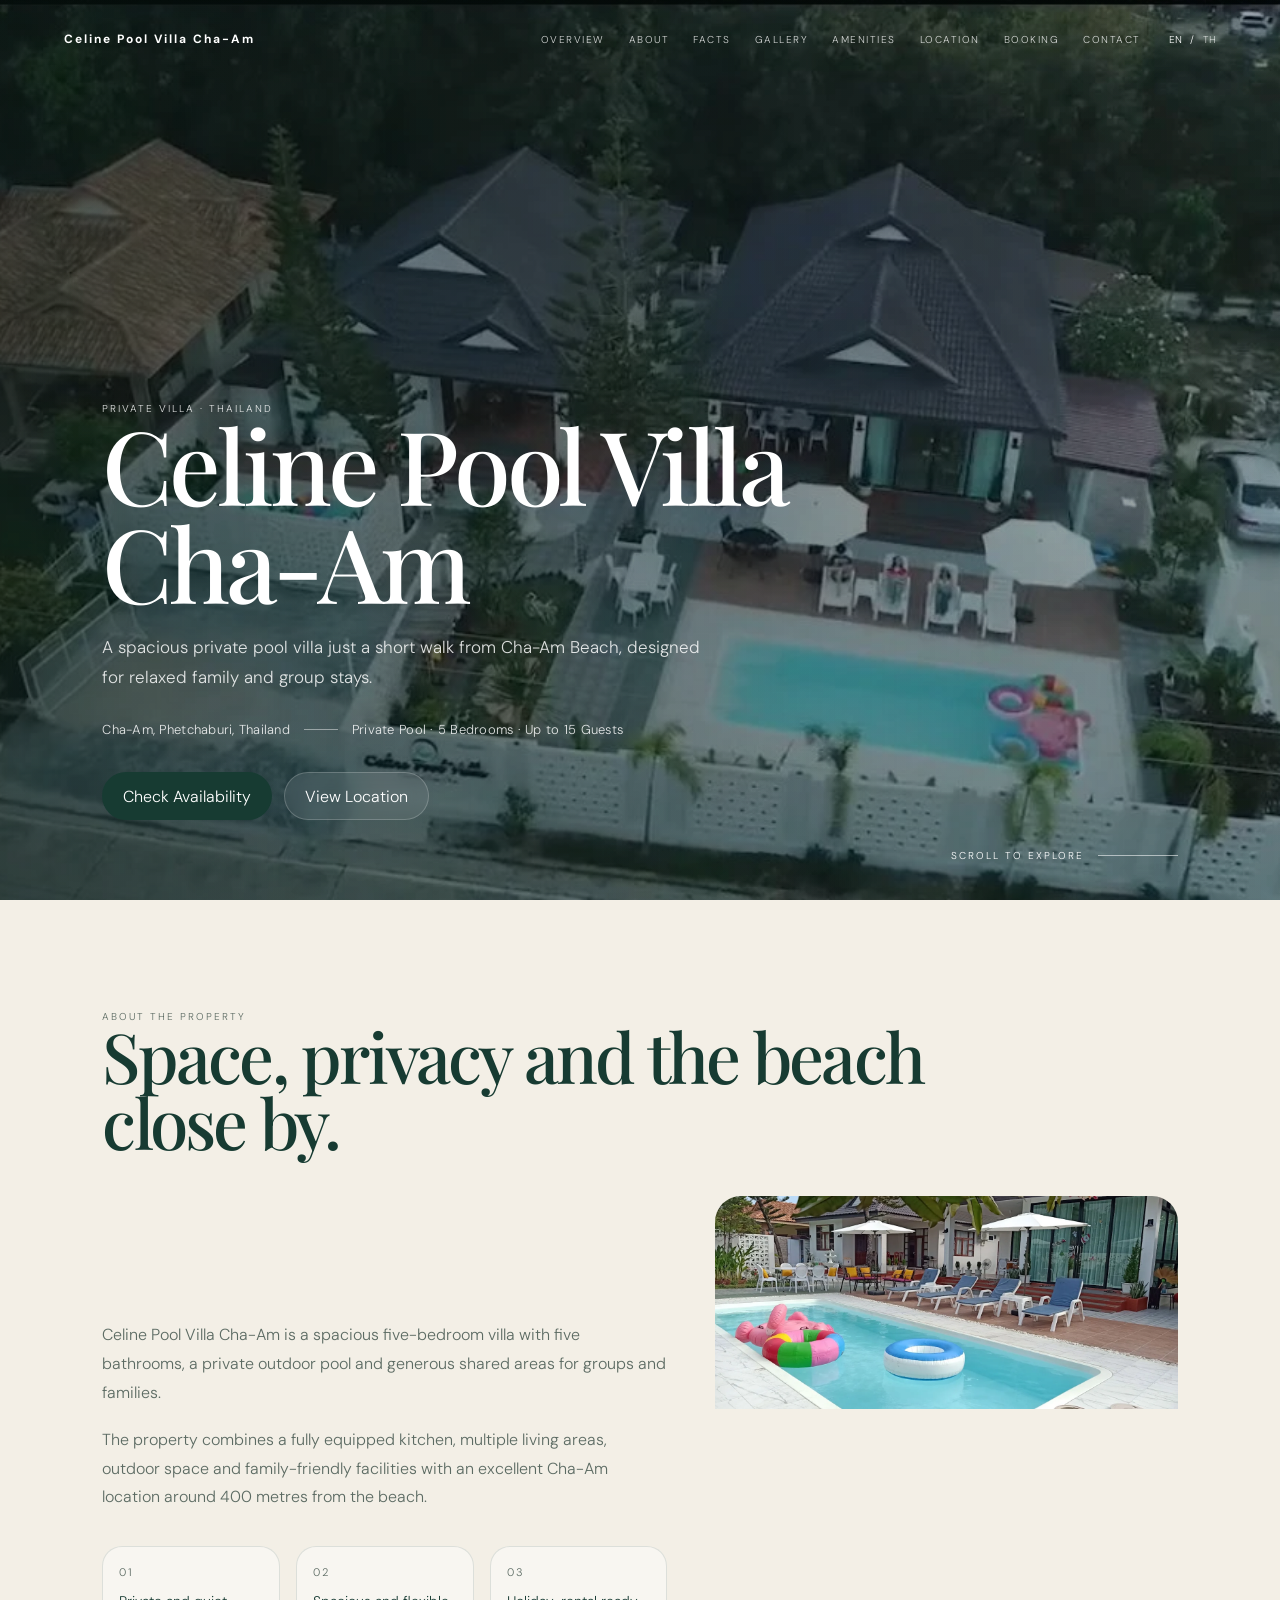
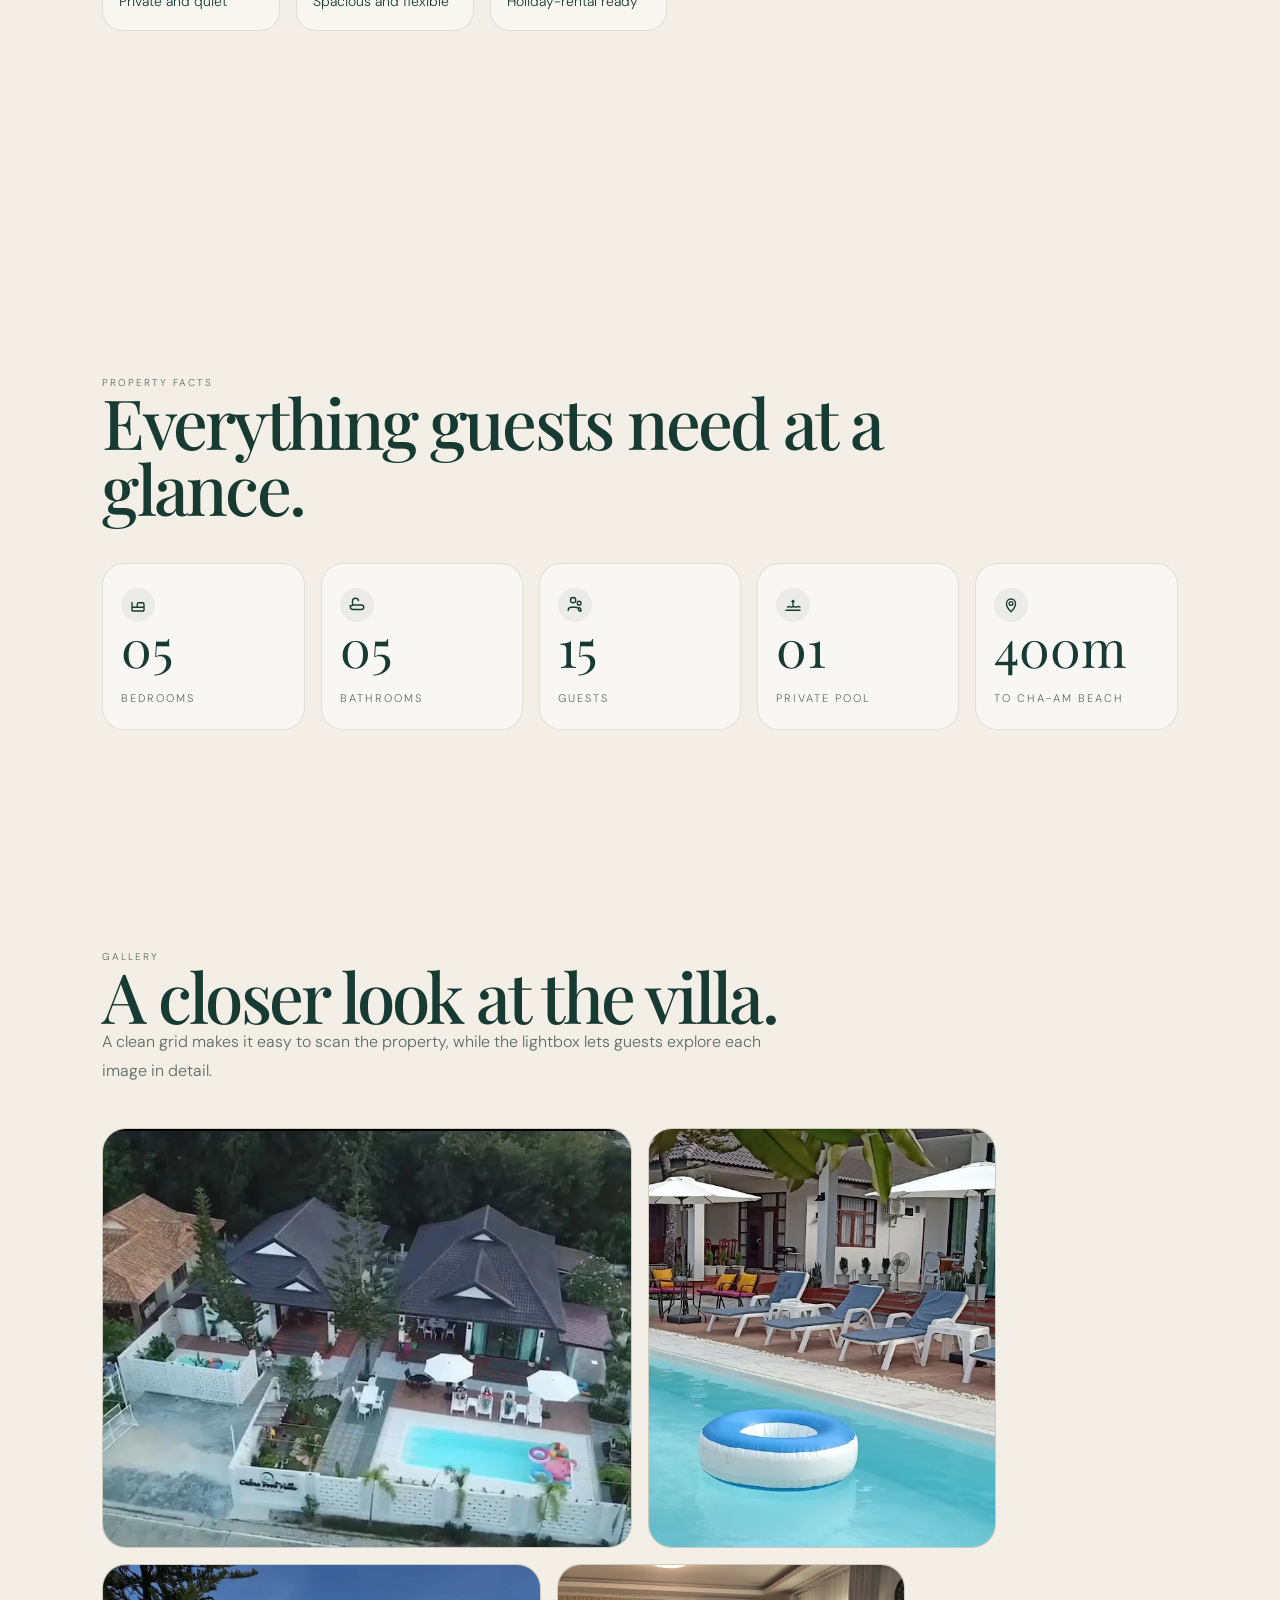
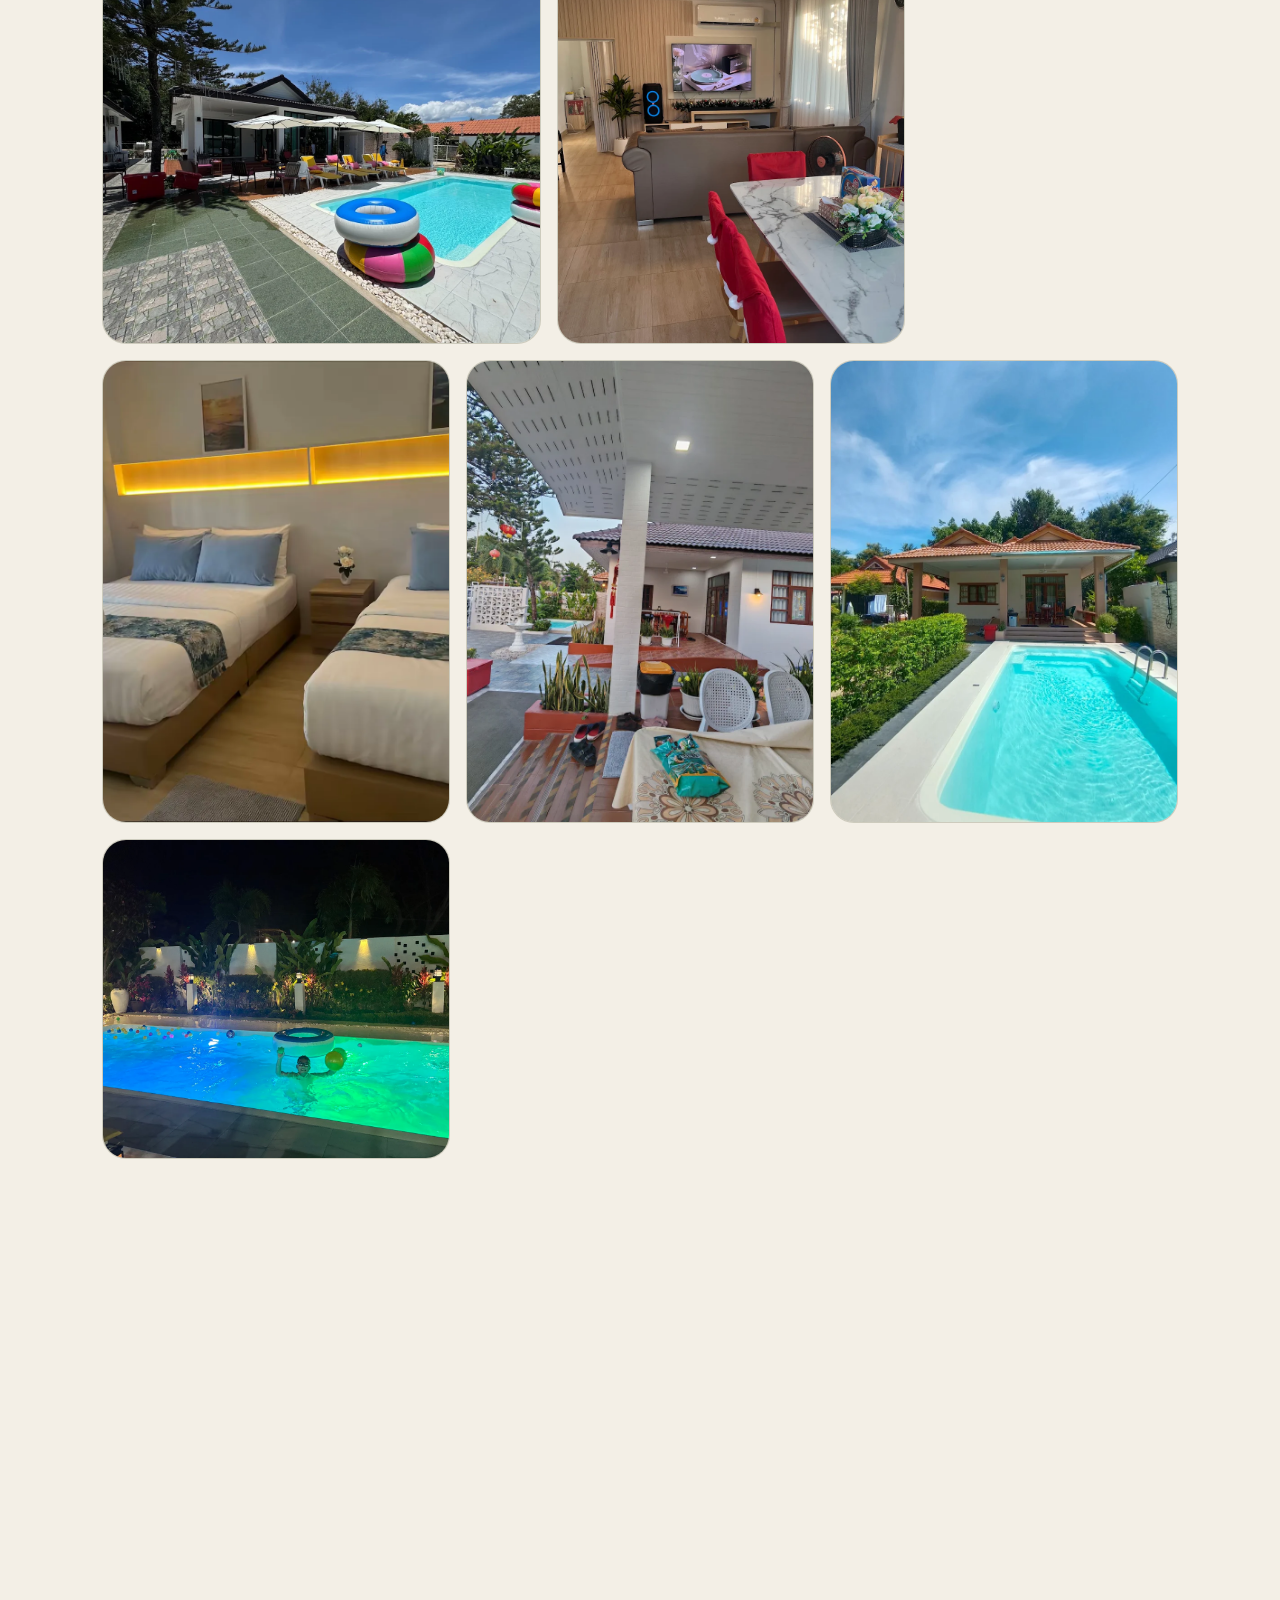
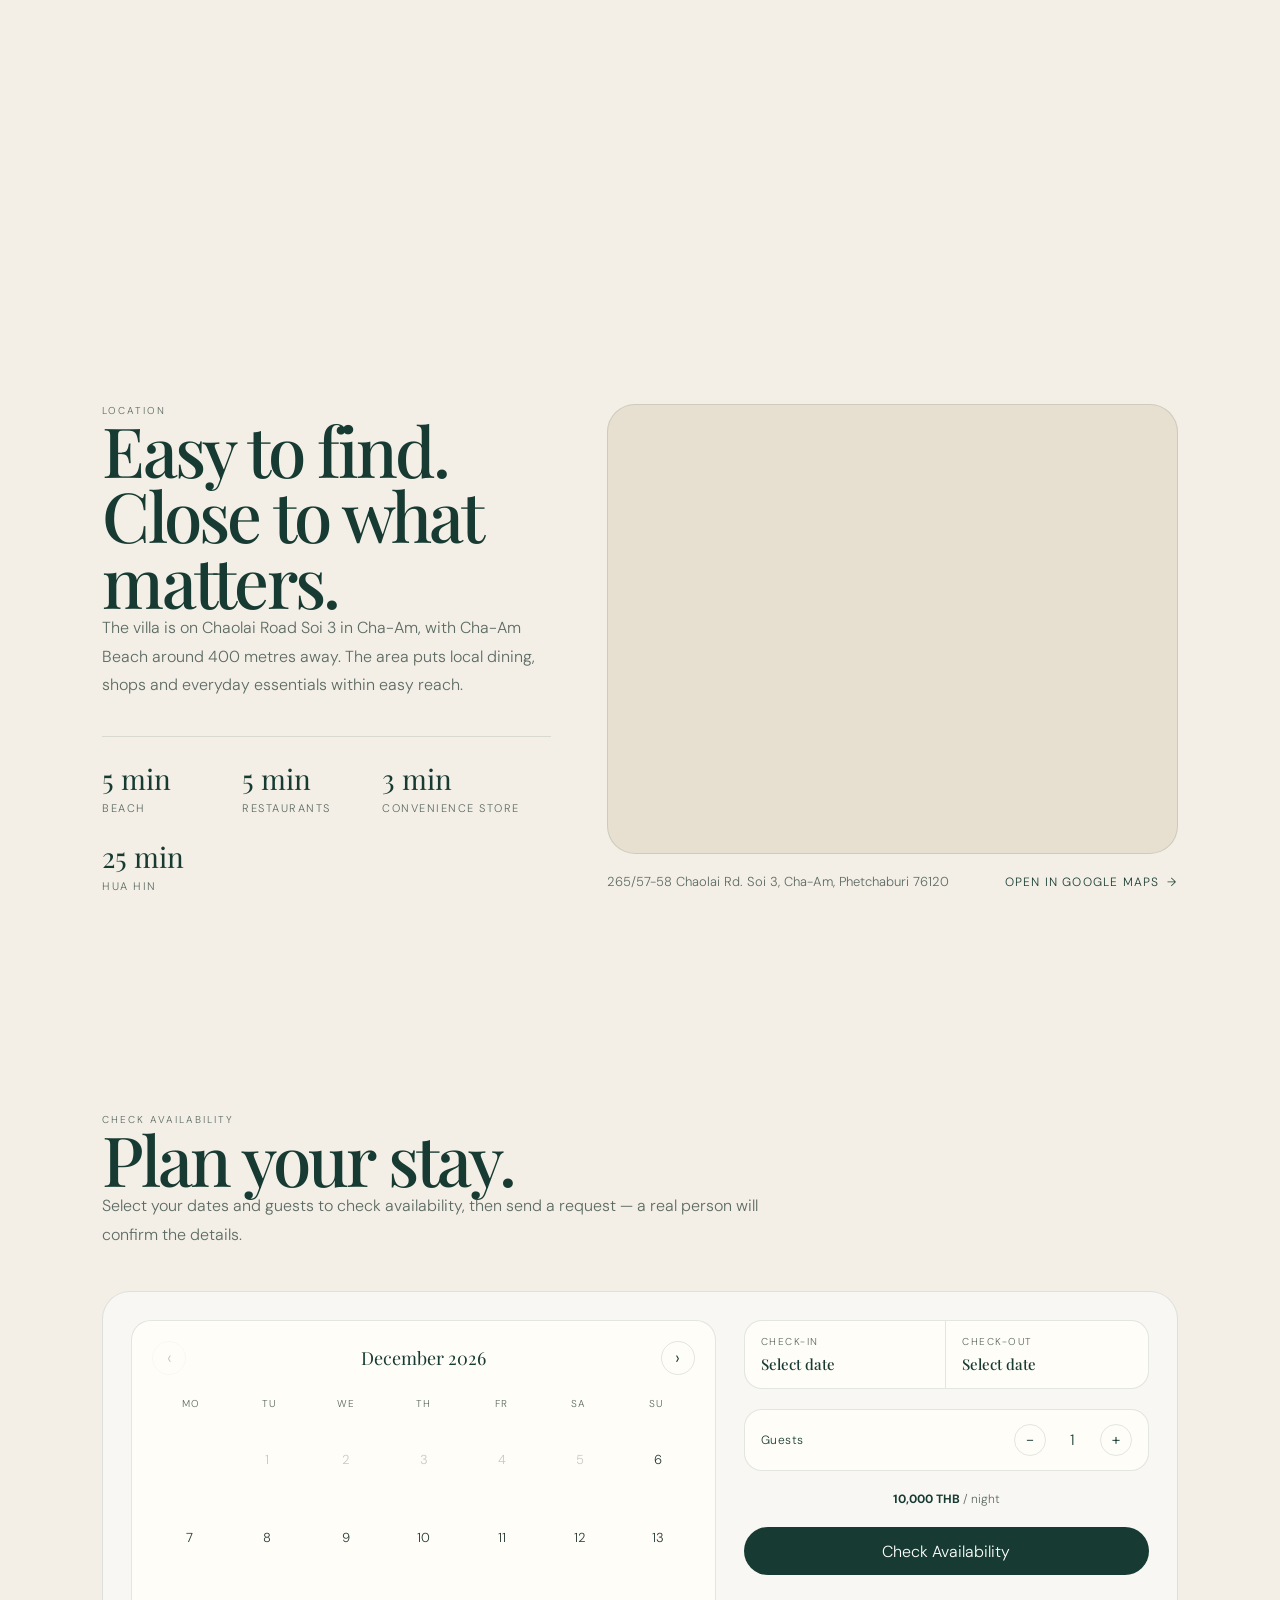
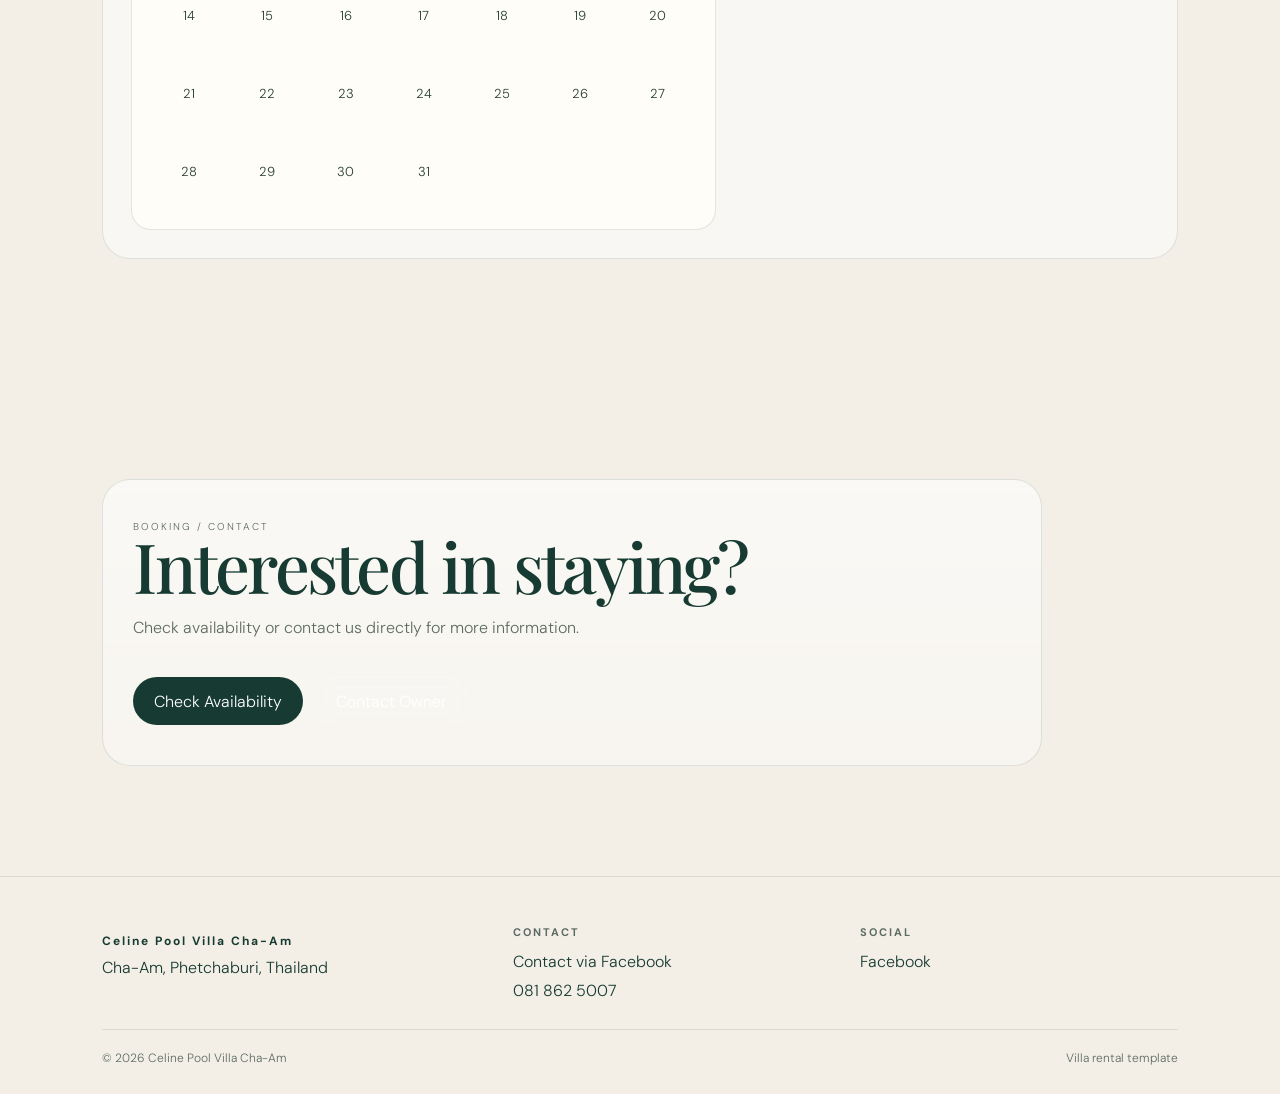
==== commit 4bf7ee3f: "Fix top 6 accessibility issues from audit - Darken --muted from #718078 to #5c6b63 to meet WCAG AA 4" ====
--- a/index.html
+++ b/index.html
@@ -394,7 +394,8 @@
         </div>
     </footer>
 
-    <div class="lightbox" id="lightbox" aria-hidden="true">
+    <div class="lightbox" id="lightbox" role="dialog" aria-modal="true" aria-labelledby="lightboxCaption"
+        aria-hidden="true">
         <button class="lightbox-close" type="button" aria-label="Close image">×</button>
 
         <button class="lightbox-nav lightbox-prev" type="button" aria-label="Previous image">‹</button>
--- a/style.css
+++ b/style.css
@@ -5,7 +5,7 @@
     --green-light: #31594d;
     --dark: #102923;
     --text: #263a34;
-    --muted: #718078;
+    --muted: #5c6b63;
     --white: #fffdf8;
     --line: rgba(23, 59, 50, 0.12);
 
@@ -155,7 +155,7 @@
     background: none;
     color: inherit;
     cursor: pointer;
-    opacity: 0.45;
+    opacity: 0.72;
     transition: opacity 0.25s ease;
 }
 
@@ -166,6 +166,10 @@
 
 .menu-toggle {
     display: none;
+    align-items: center;
+    justify-content: center;
+    min-width: 44px;
+    min-height: 44px;
     border: 0;
     background: none;
     cursor: pointer;
@@ -226,6 +230,10 @@
     flex-direction: column;
     justify-content: flex-end;
     max-width: 900px;
+}
+
+.hero-content .eyebrow {
+    color: rgba(255, 255, 255, 0.86);
 }
 
 .hero-description {
@@ -1260,7 +1268,8 @@
     }
 
     .menu-toggle {
-        display: block;
+        display: flex;
+        flex-direction: column;
         margin-left: 16px;
     }
 
@@ -1274,13 +1283,16 @@
         justify-content: center;
         gap: 26px;
         opacity: 0;
+        visibility: hidden;
         pointer-events: none;
-        transition: opacity 0.25s ease;
+        transition: opacity 0.25s ease, visibility 0s linear 0.25s;
     }
 
     .nav-links.open {
         opacity: 1;
+        visibility: visible;
         pointer-events: auto;
+        transition: opacity 0.25s ease, visibility 0s linear 0s;
     }
 
     .nav-links a {
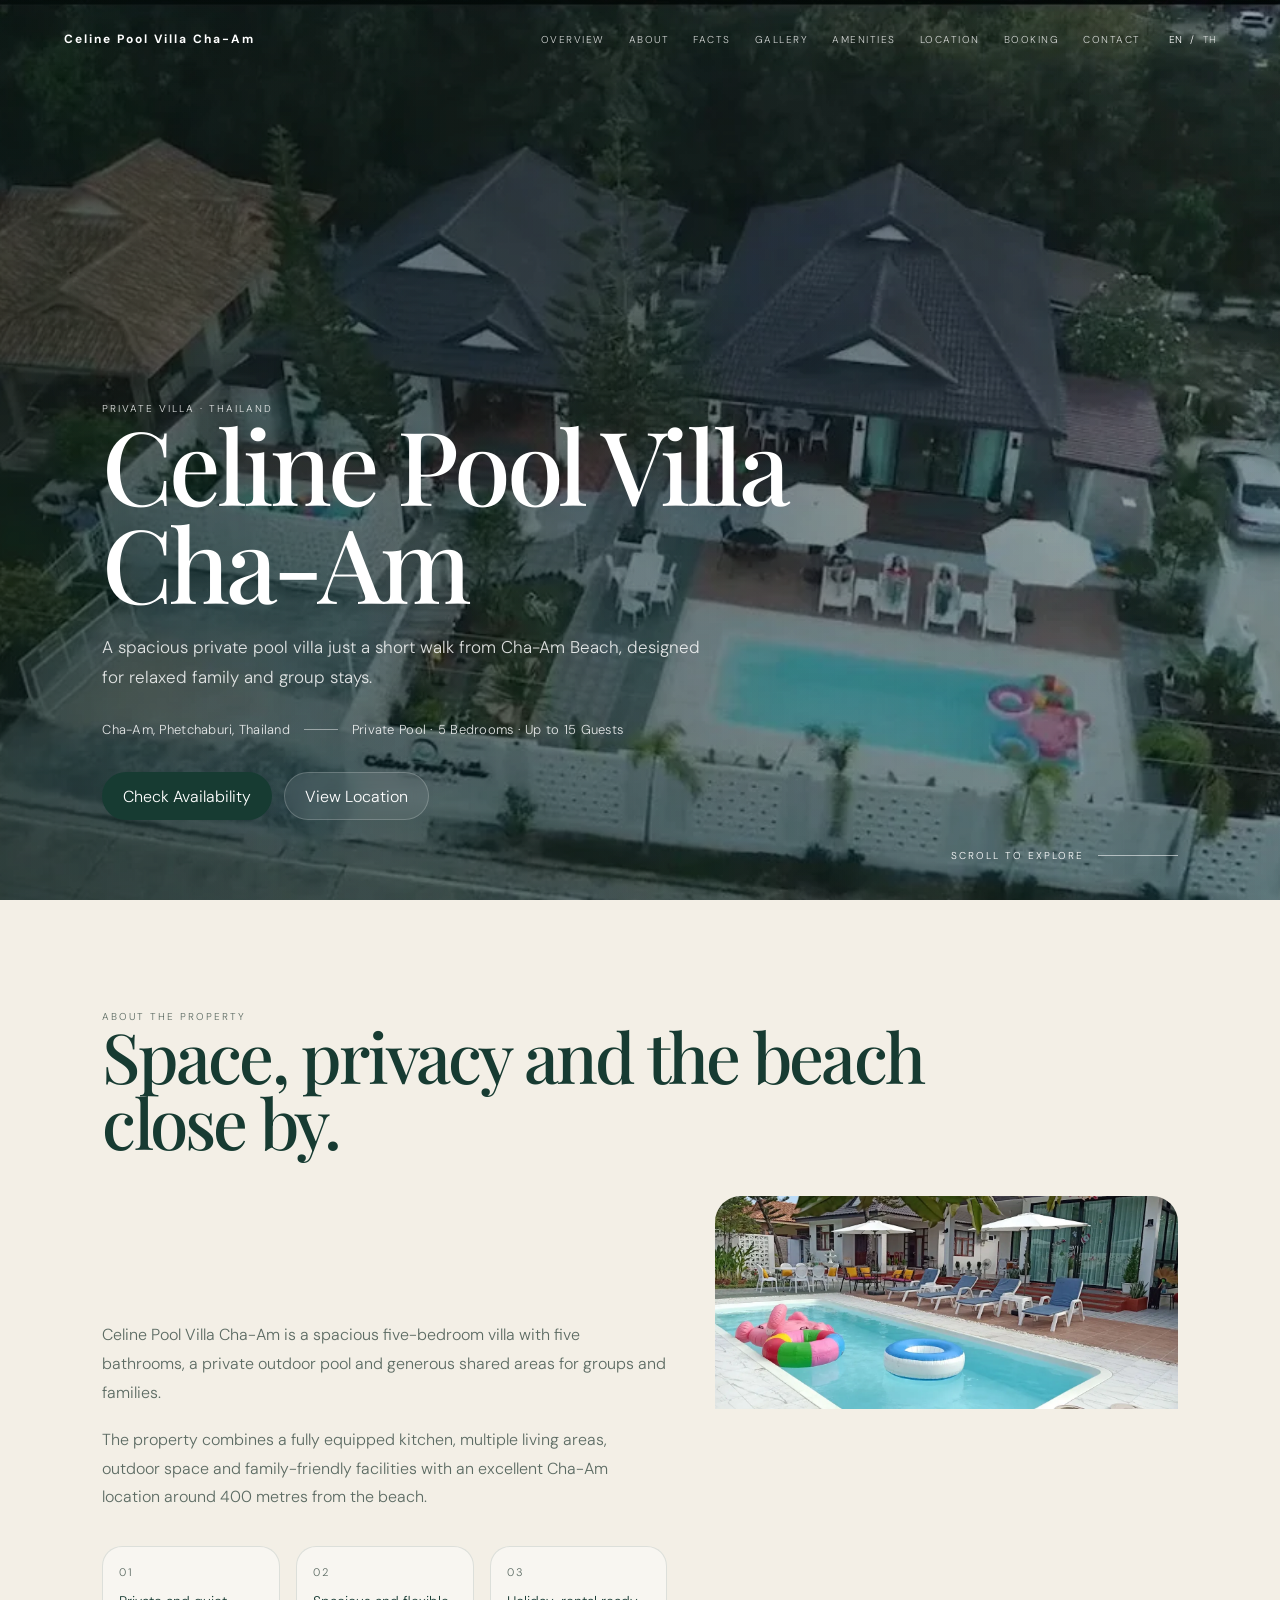
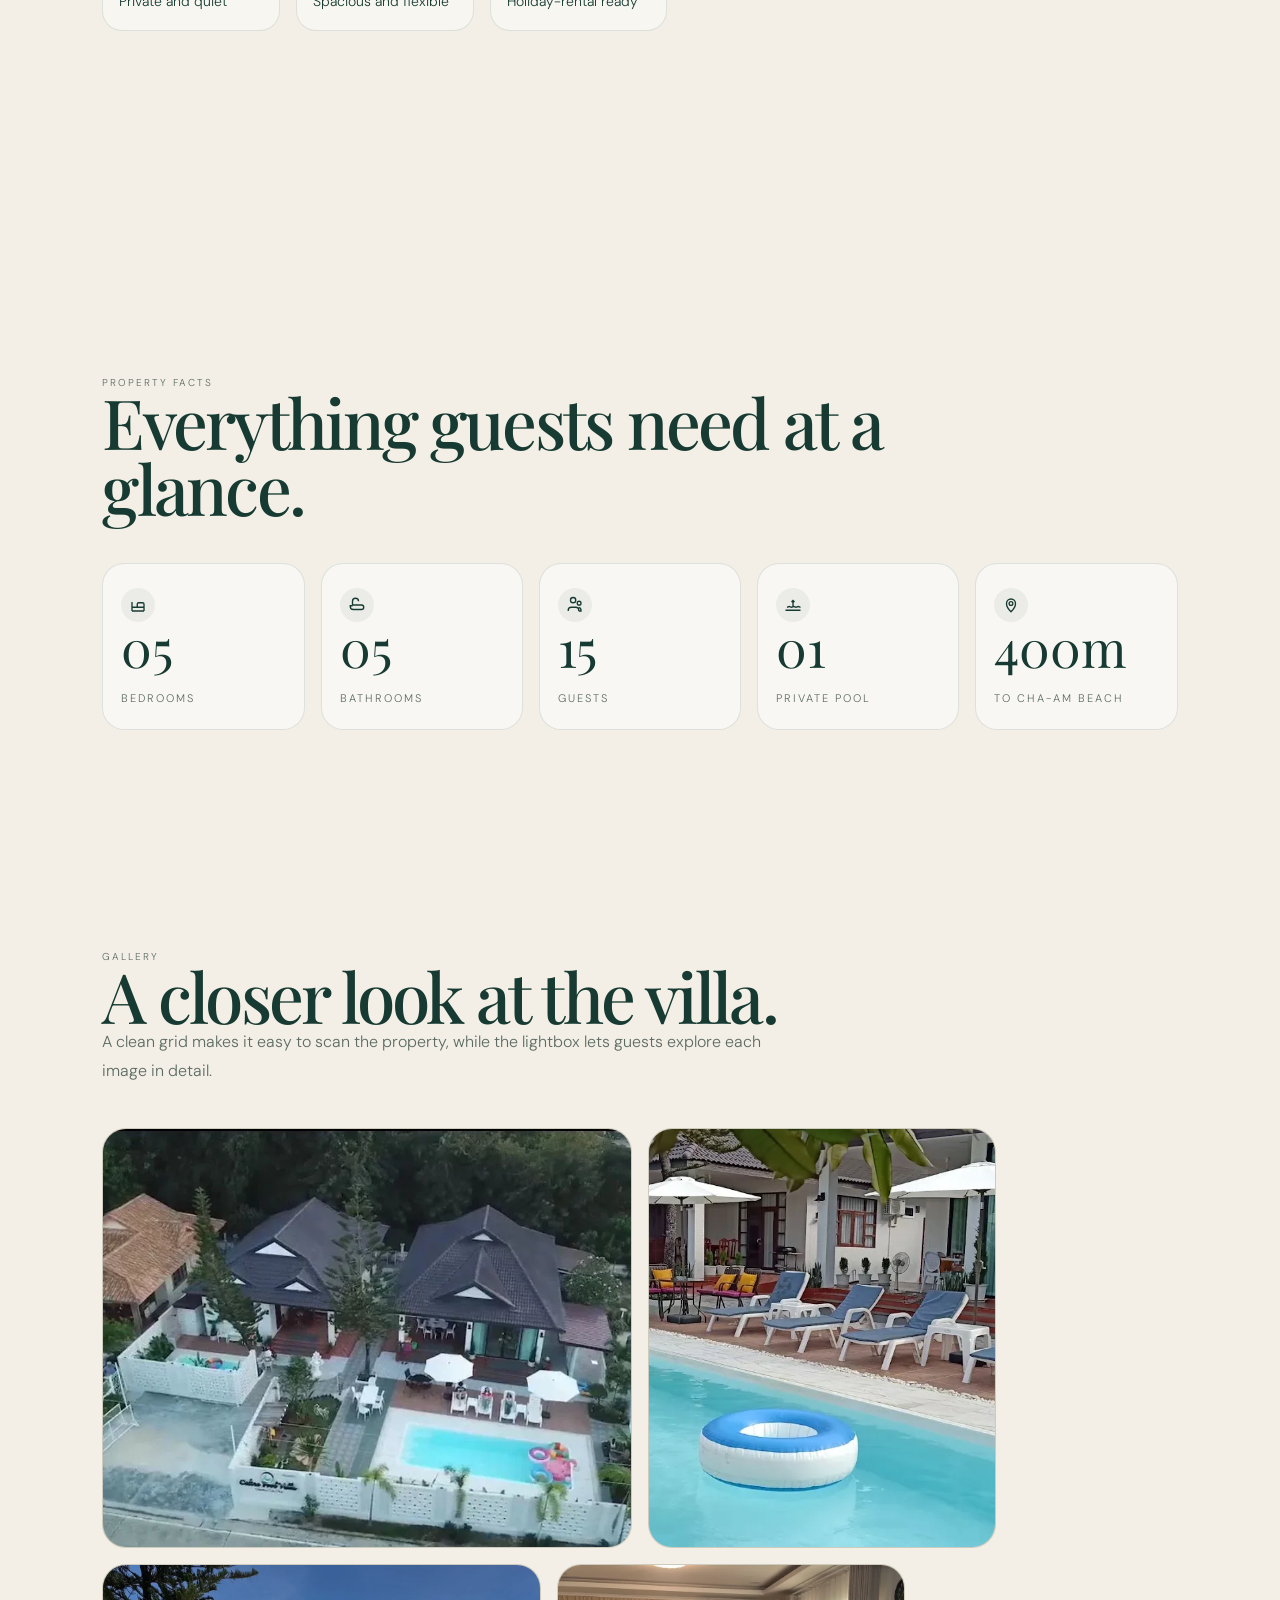
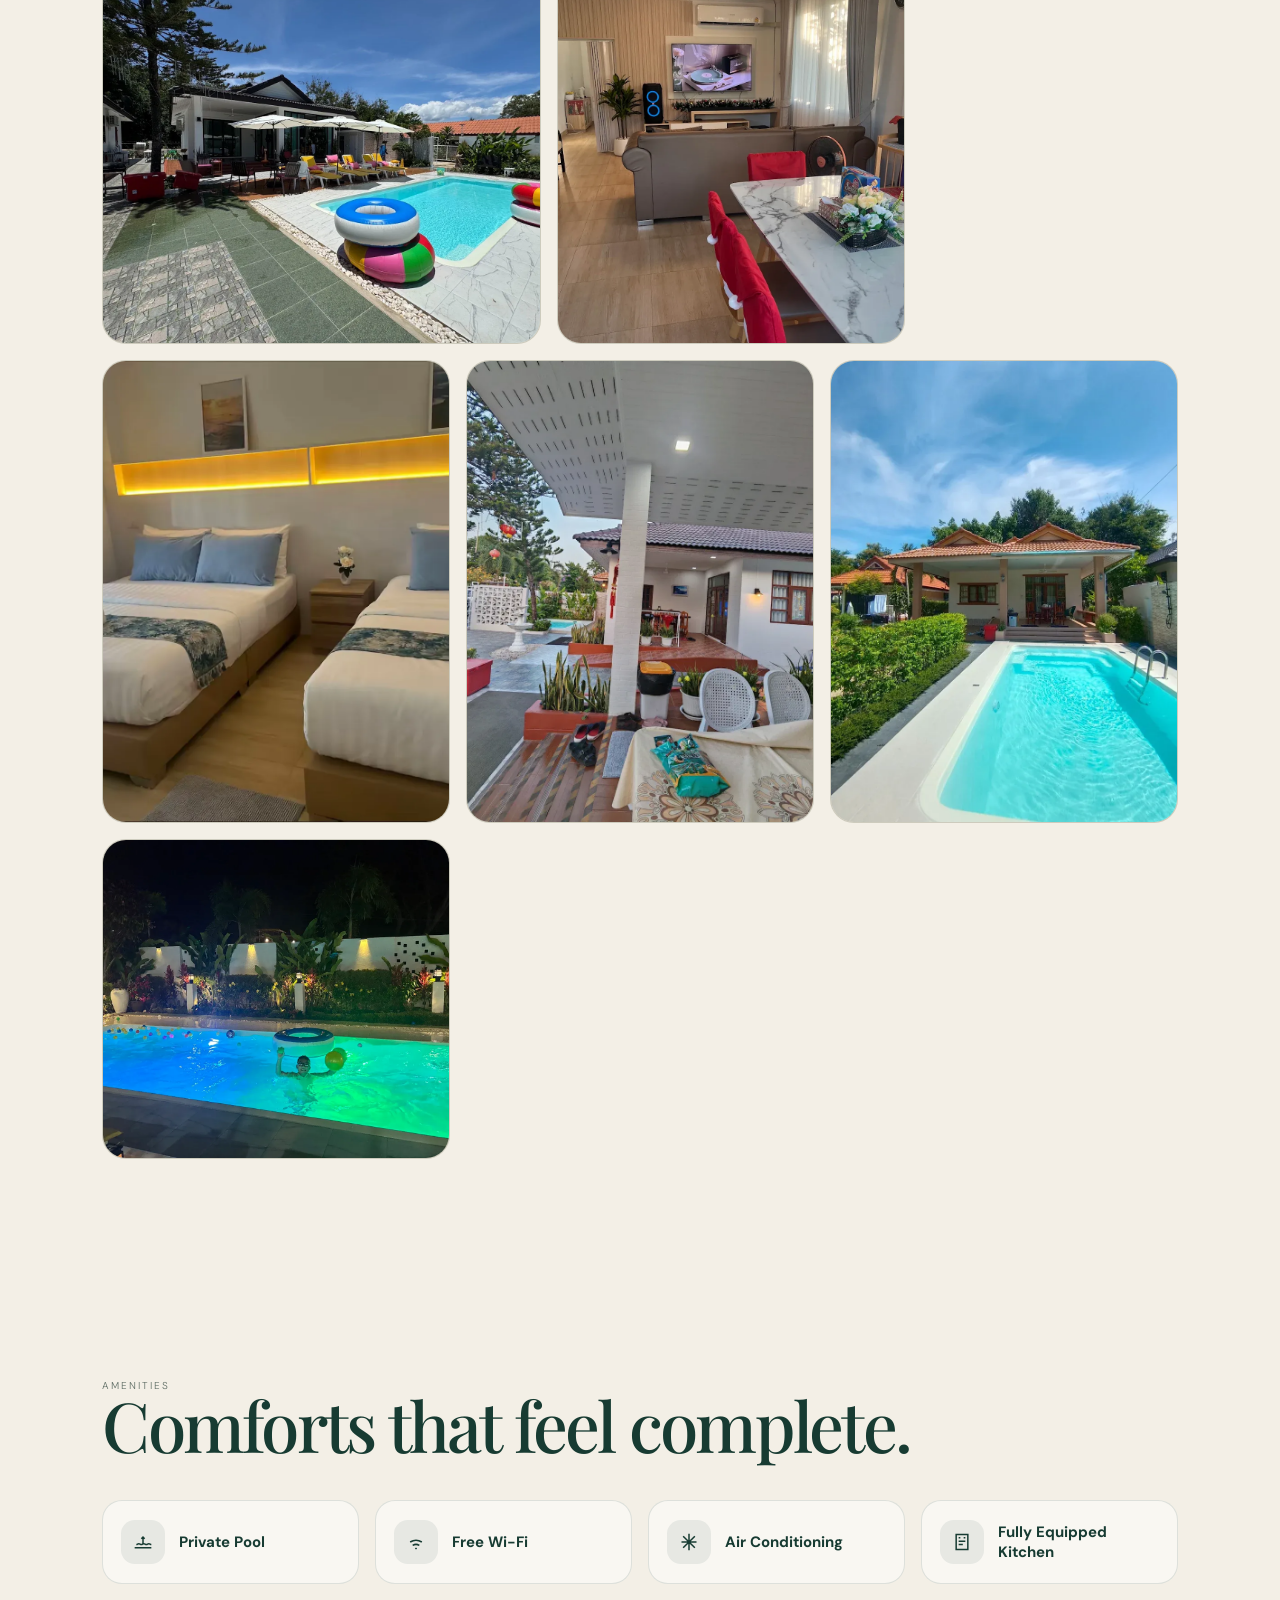
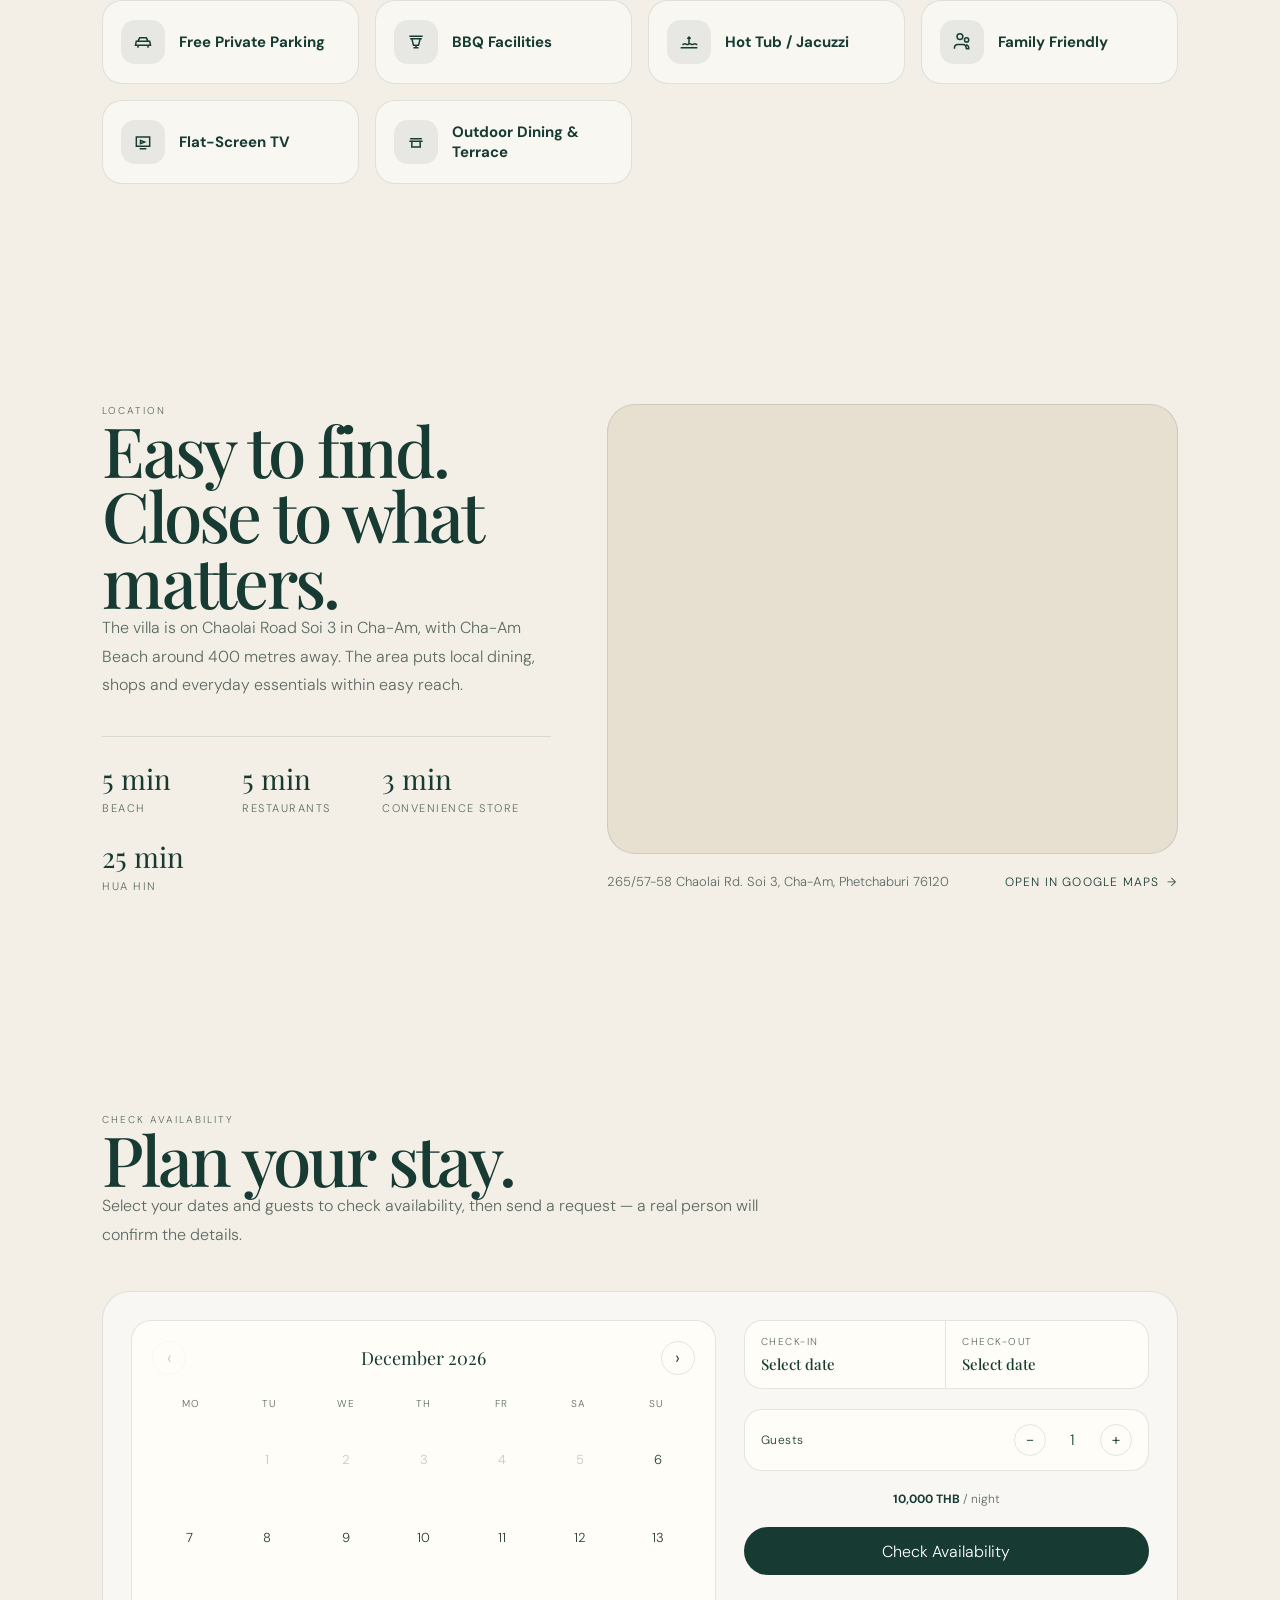
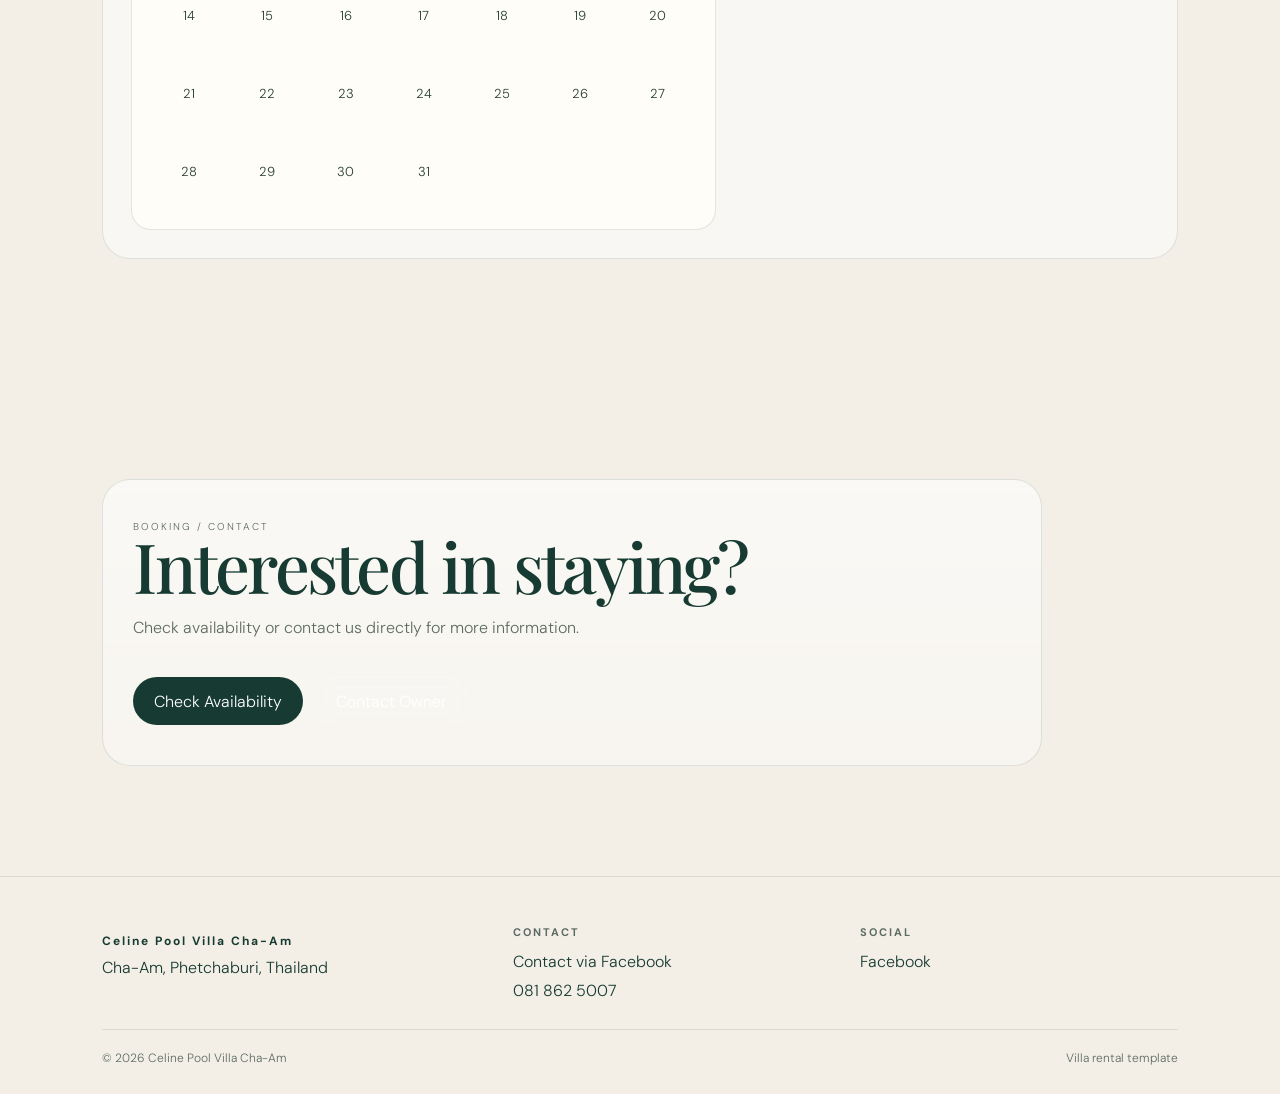
==== commit 514b97cb: "Improve image loading performance Preload + fetchpriority on the hero image for faster LCP, lazy-loa" ====
--- a/index.html
+++ b/index.html
@@ -31,6 +31,8 @@
     <link rel="icon" type="image/webp" href="assets/images/celine-pool-villa-favicon.webp">
     <link rel="apple-touch-icon" href="apple-touch-icon.png">
 
+    <link rel="preload" as="image" href="assets/images/hero.webp" fetchpriority="high">
+
     <link rel="preconnect" href="https://fonts.googleapis.com">
     <link rel="preconnect" href="https://fonts.gstatic.com" crossorigin>
 
@@ -43,10 +45,12 @@
 
 <body>
 
+    <a href="#main-content" class="skip-link" data-i18n="skipToContent">Skip to main content</a>
+
     <nav class="navbar">
         <a href="#overview" class="nav-logo" data-property-name>Celine Pool Villa Cha Am</a>
 
-        <div class="nav-links">
+        <div class="nav-links" id="navLinks">
             <a href="#overview" data-i18n="navOverview">Overview</a>
             <a href="#about" data-i18n="navAbout">About</a>
             <a href="#facts" data-i18n="navFacts">Facts</a>
@@ -58,12 +62,12 @@
         </div>
 
         <div class="language-switch" aria-label="Language switch">
-            <button class="language-btn active" data-lang="en">EN</button>
+            <button class="language-btn active" data-lang="en" aria-pressed="true">EN</button>
             <span>/</span>
-            <button class="language-btn" data-lang="th">TH</button>
-        </div>
-
-        <button class="menu-toggle" aria-label="Open menu">
+            <button class="language-btn" data-lang="th" aria-pressed="false">TH</button>
+        </div>
+
+        <button class="menu-toggle" aria-label="Open menu" aria-expanded="false" aria-controls="navLinks">
             <span></span>
             <span></span>
         </button>
@@ -71,7 +75,7 @@
 
     <header class="hero" id="overview">
         <img src="assets/images/hero.webp" alt="Celine Pool Villa Cha-Am exterior" class="hero-image"
-            data-property-hero-image>
+            width="1080" height="609" fetchpriority="high" decoding="async" data-property-hero-image>
 
         <div class="hero-overlay"></div>
 
@@ -102,7 +106,7 @@
         </div>
     </header>
 
-    <main>
+    <main id="main-content" tabindex="-1">
 
         <section class="section intro about-section" id="about">
             <div class="section-head reveal">
@@ -141,7 +145,8 @@
                 </div>
 
                 <div class="about-image reveal-image">
-                    <img src="assets/images/villa-main.webp" alt="Villa exterior">
+                    <img src="assets/images/villa-main.webp" alt="Villa exterior" width="1360" height="626"
+                        loading="lazy" decoding="async">
                 </div>
             </div>
         </section>
@@ -222,6 +227,7 @@
                 <!-- STEP 1: calendar + guests + check availability -->
                 <div class="booking-widget" id="bookingWidget">
                     <div class="booking-calendar" id="bookingCalendar" aria-label="Availability calendar"></div>
+                    <p class="sr-only" id="bookingCalendarLive" aria-live="polite" aria-atomic="true"></p>
 
                     <div class="booking-sidebar">
                         <div class="booking-dates">
--- a/style.css
+++ b/style.css
@@ -51,6 +51,39 @@
 
 .section {
     padding: 110px 8vw;
+}
+
+.sr-only {
+    position: absolute;
+    width: 1px;
+    height: 1px;
+    padding: 0;
+    margin: -1px;
+    overflow: hidden;
+    clip: rect(0, 0, 0, 0);
+    white-space: nowrap;
+    border: 0;
+}
+
+.skip-link {
+    position: absolute;
+    top: -60px;
+    left: 12px;
+    z-index: 1000;
+    background: var(--green);
+    color: white;
+    padding: 12px 22px;
+    border-radius: 999px;
+    font-size: 12px;
+    letter-spacing: 1px;
+    text-transform: uppercase;
+    transition: top 0.2s ease;
+}
+
+.skip-link:focus {
+    top: 12px;
+    outline: 2px solid white;
+    outline-offset: 2px;
 }
 
 .eyebrow {
@@ -1481,4 +1514,17 @@
         width: 30px;
         height: 30px;
     }
+}
+
+/* MOTION */
+@media (prefers-reduced-motion: reduce) {
+
+    *,
+    *::before,
+    *::after {
+        animation-duration: 0.01ms !important;
+        animation-iteration-count: 1 !important;
+        transition-duration: 0.01ms !important;
+        scroll-behavior: auto !important;
+    }
 }
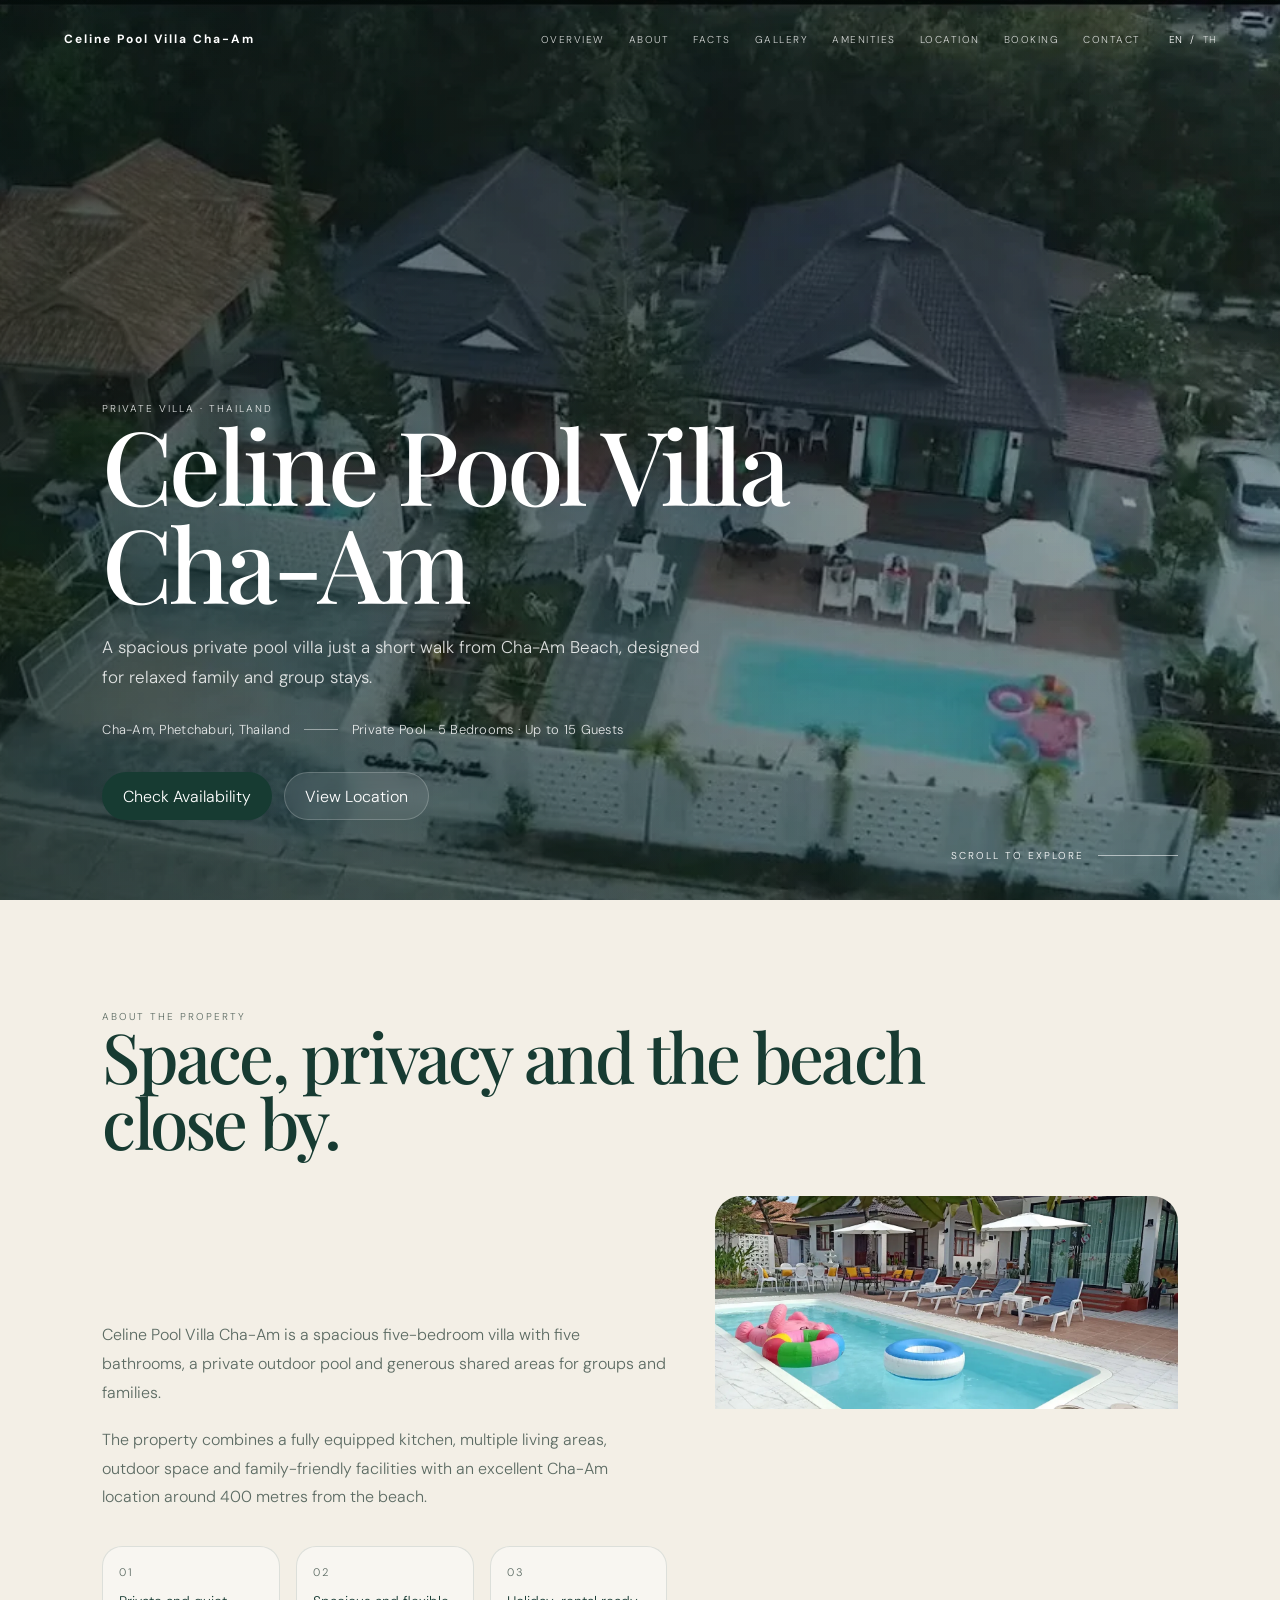
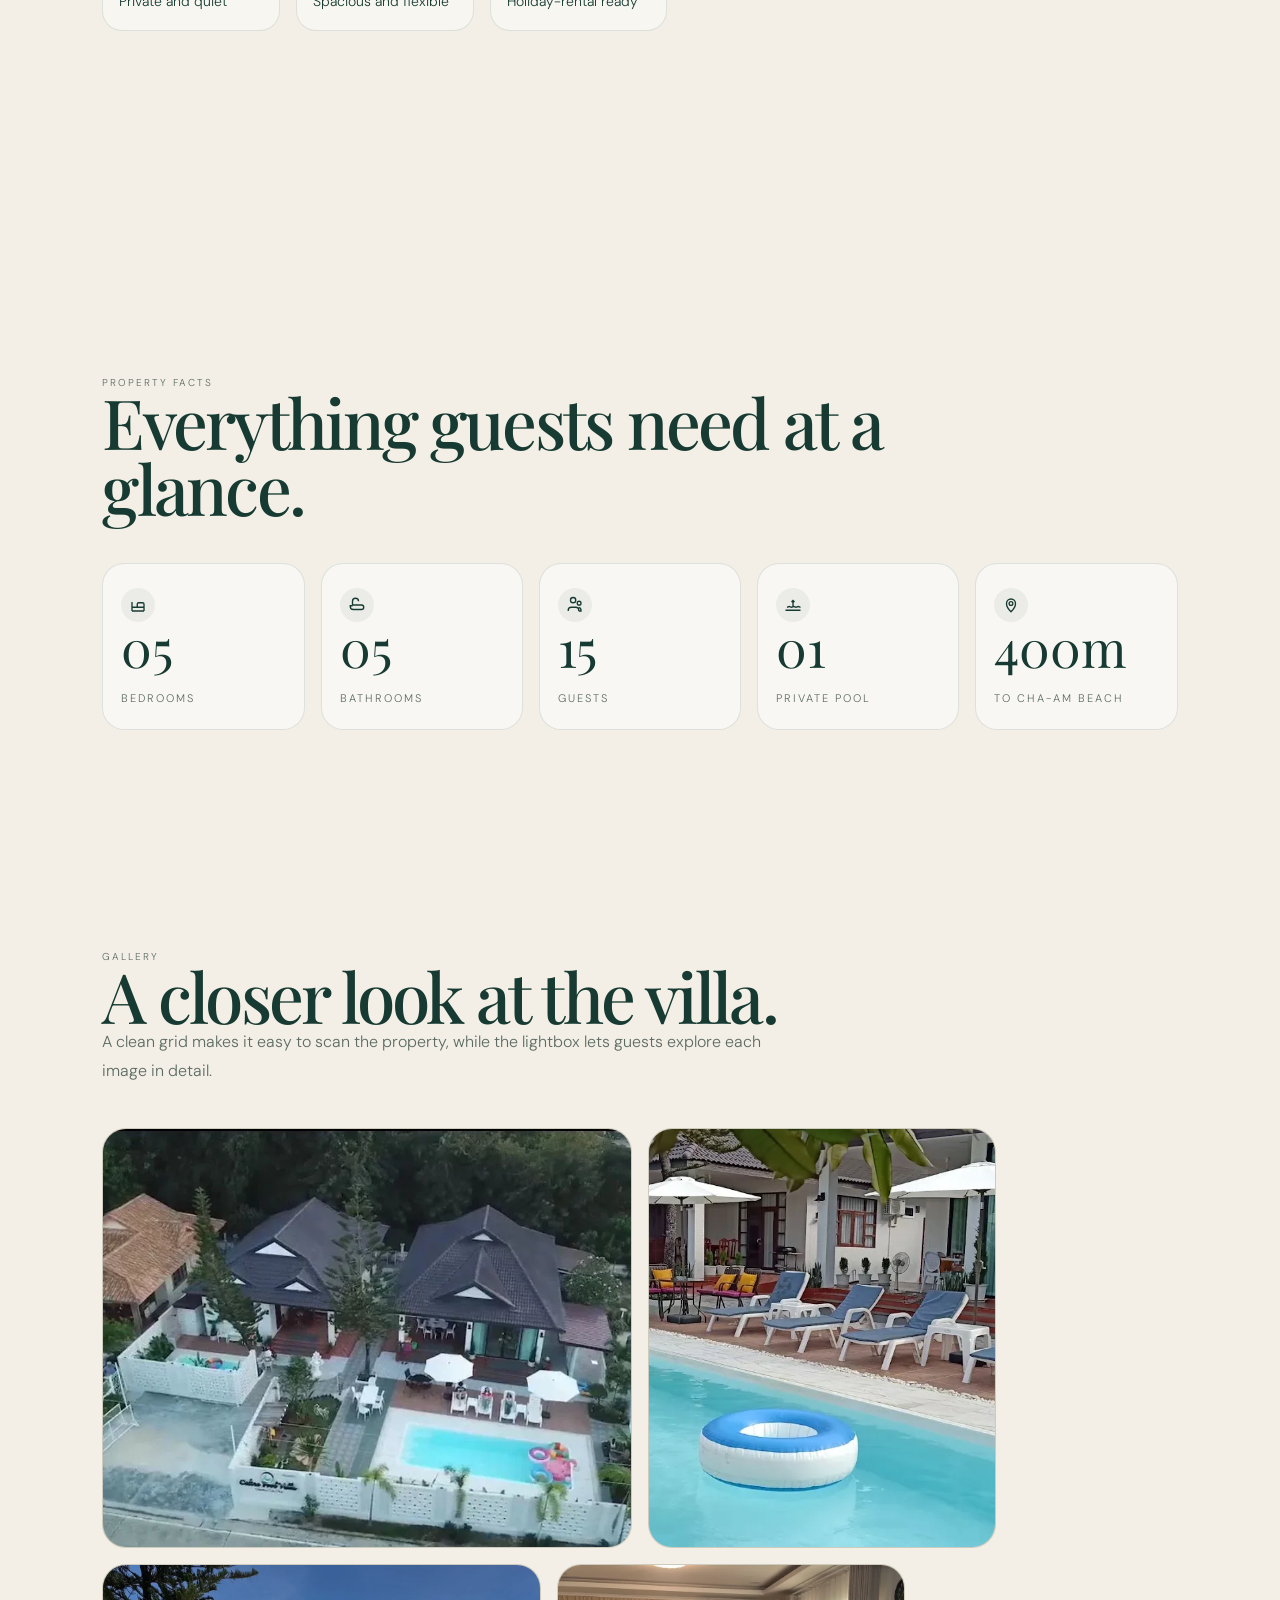
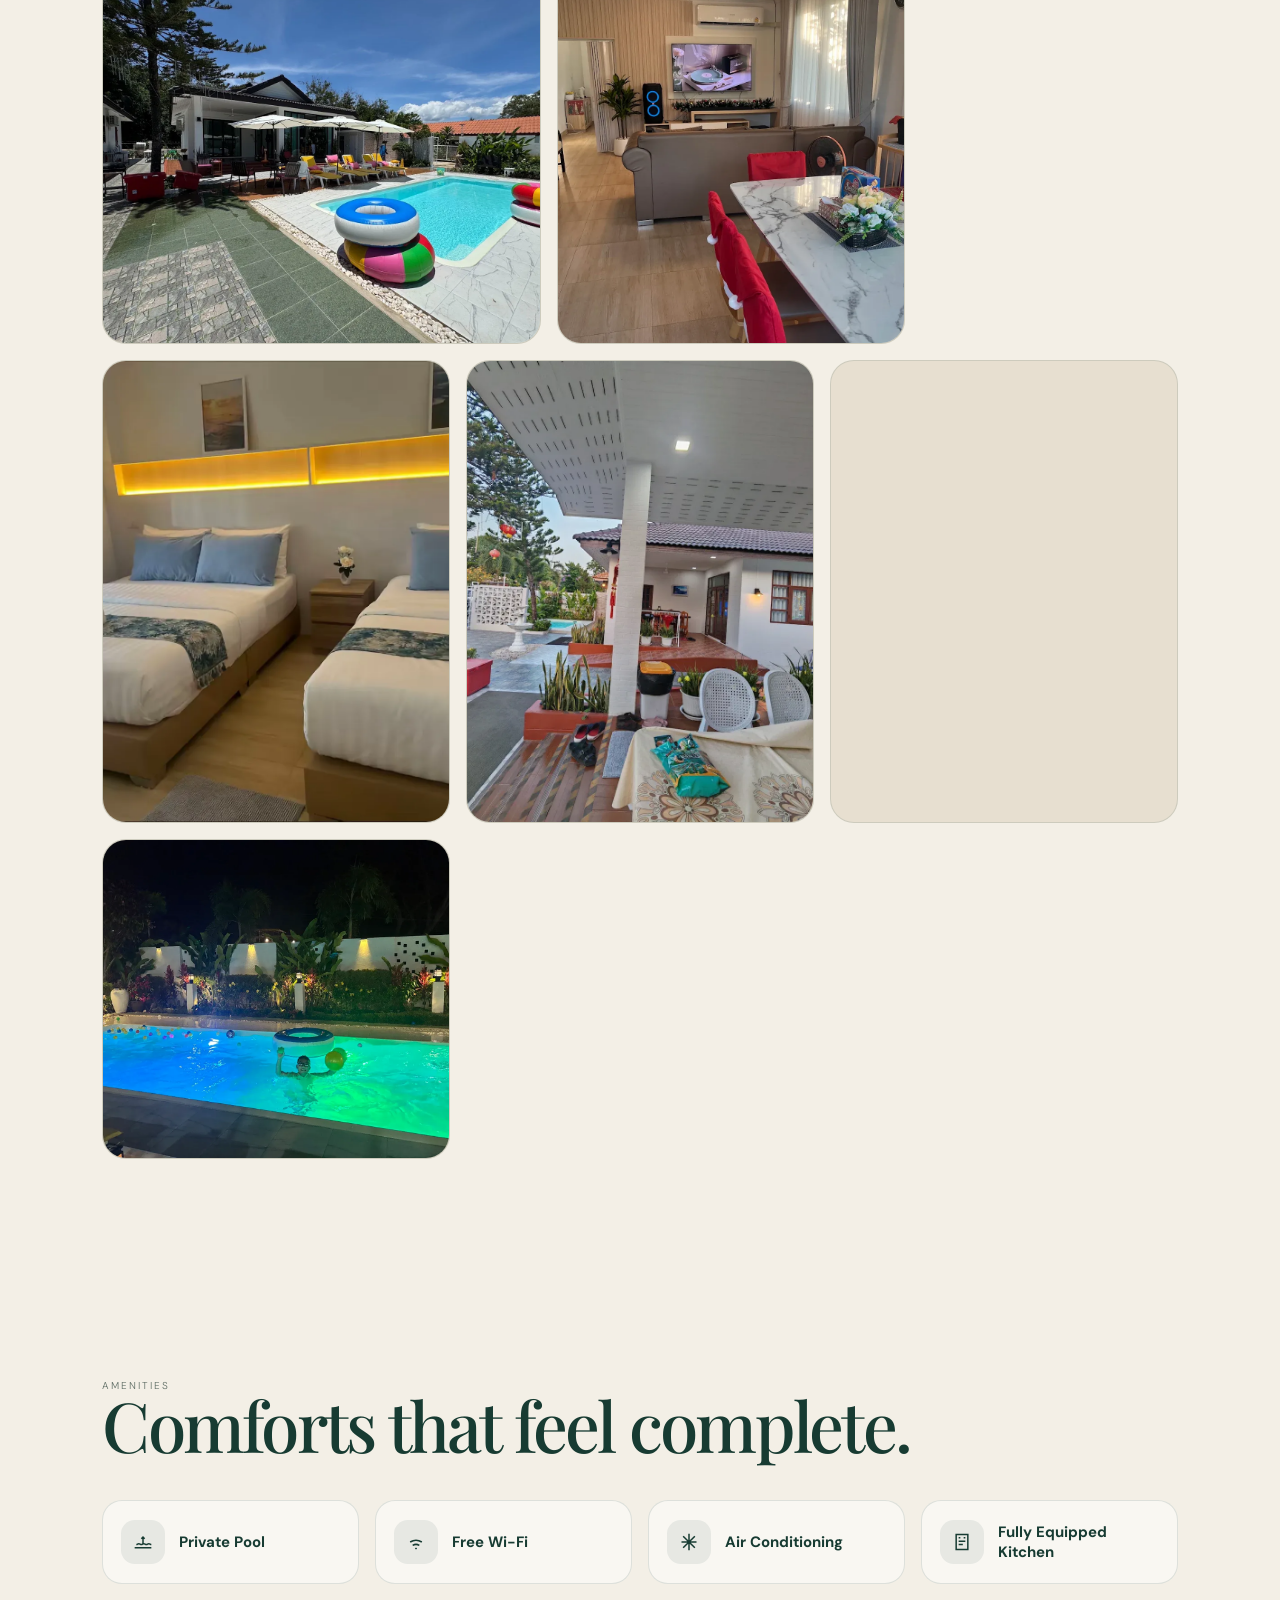
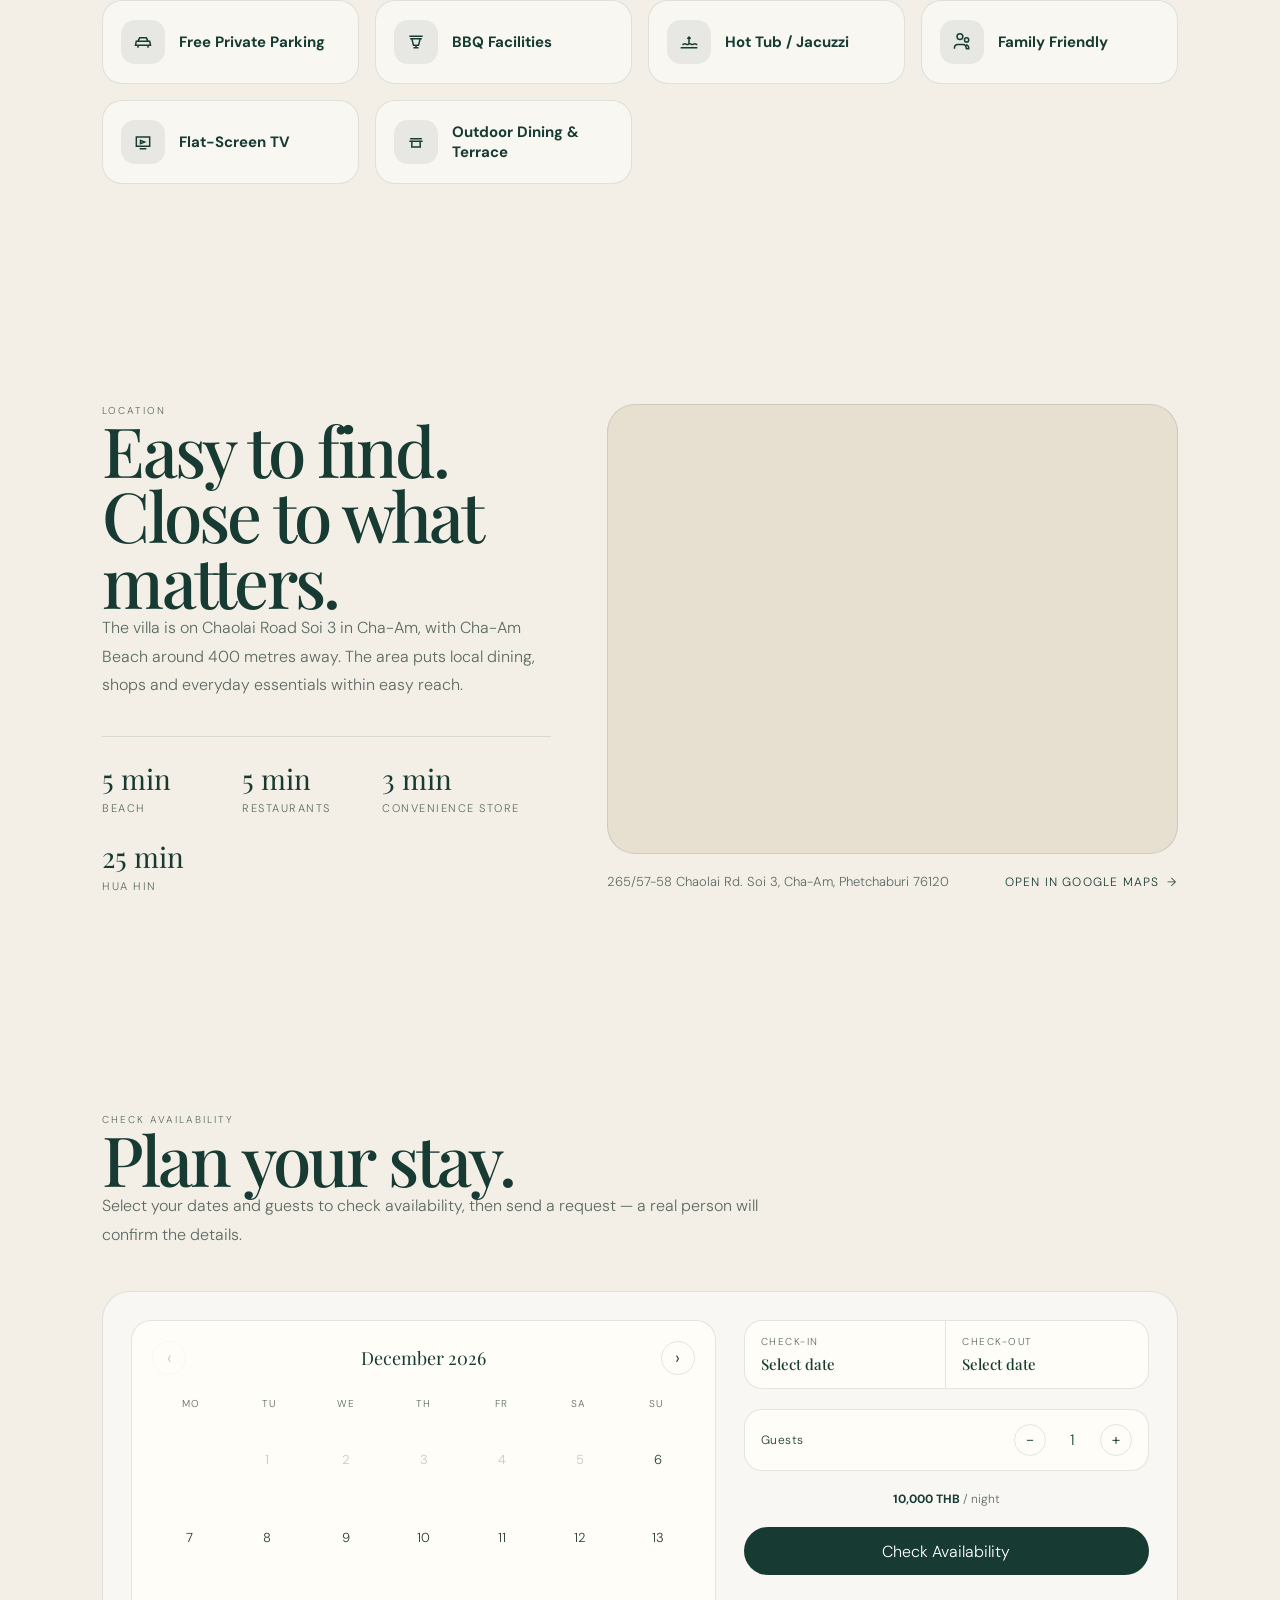
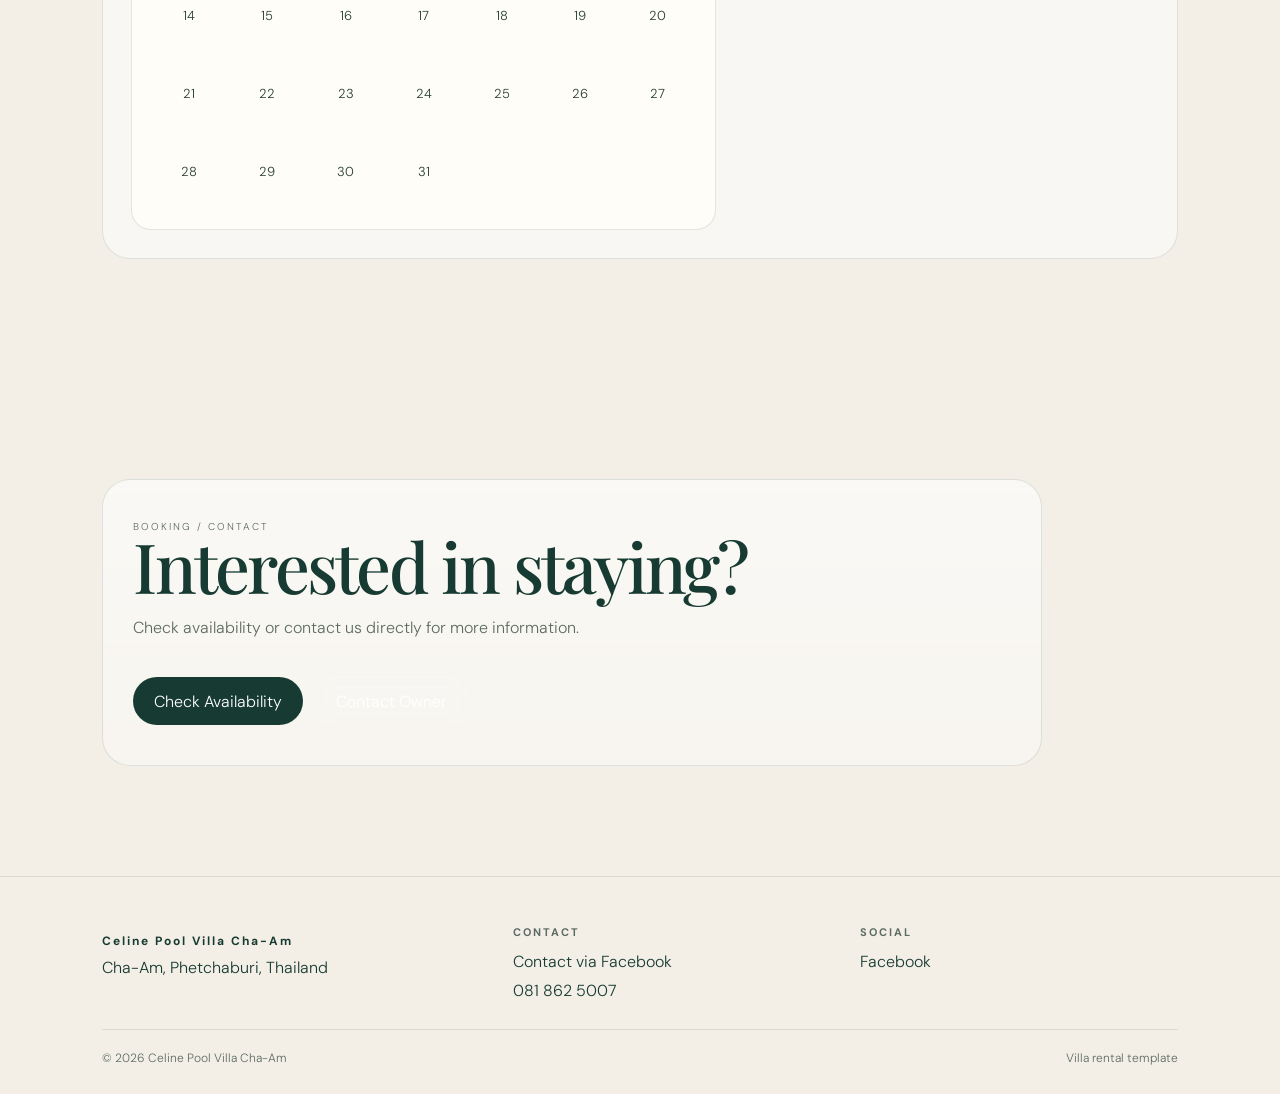
==== commit b40e2d9a: "Wire Facebook links to data-property-contact-link, sync audit status Contact Owner button and footer" ====
--- a/index.html
+++ b/index.html
@@ -360,7 +360,7 @@
                 <div class="contact-actions">
                     <a href="#booking" class="btn btn-primary" data-i18n="checkAvailability">Check Availability</a>
 
-                    <a href="https://www.facebook.com/profile.php?id=61566361989612" target="_blank" rel="noopener"
+                    <a href="#" target="_blank" rel="noopener" data-property-contact-link
                         class="btn btn-secondary" data-i18n="contactOwner">Contact Owner</a>
                 </div>
             </div>
@@ -388,7 +388,7 @@
             <div>
                 <h3 data-i18n="footerSocial">Social</h3>
 
-                <a href="https://www.facebook.com/profile.php?id=61566361989612" target="_blank" rel="noopener"
+                <a href="#" target="_blank" rel="noopener" data-property-contact-link
                     aria-label="Facebook">Facebook</a>
             </div>
 
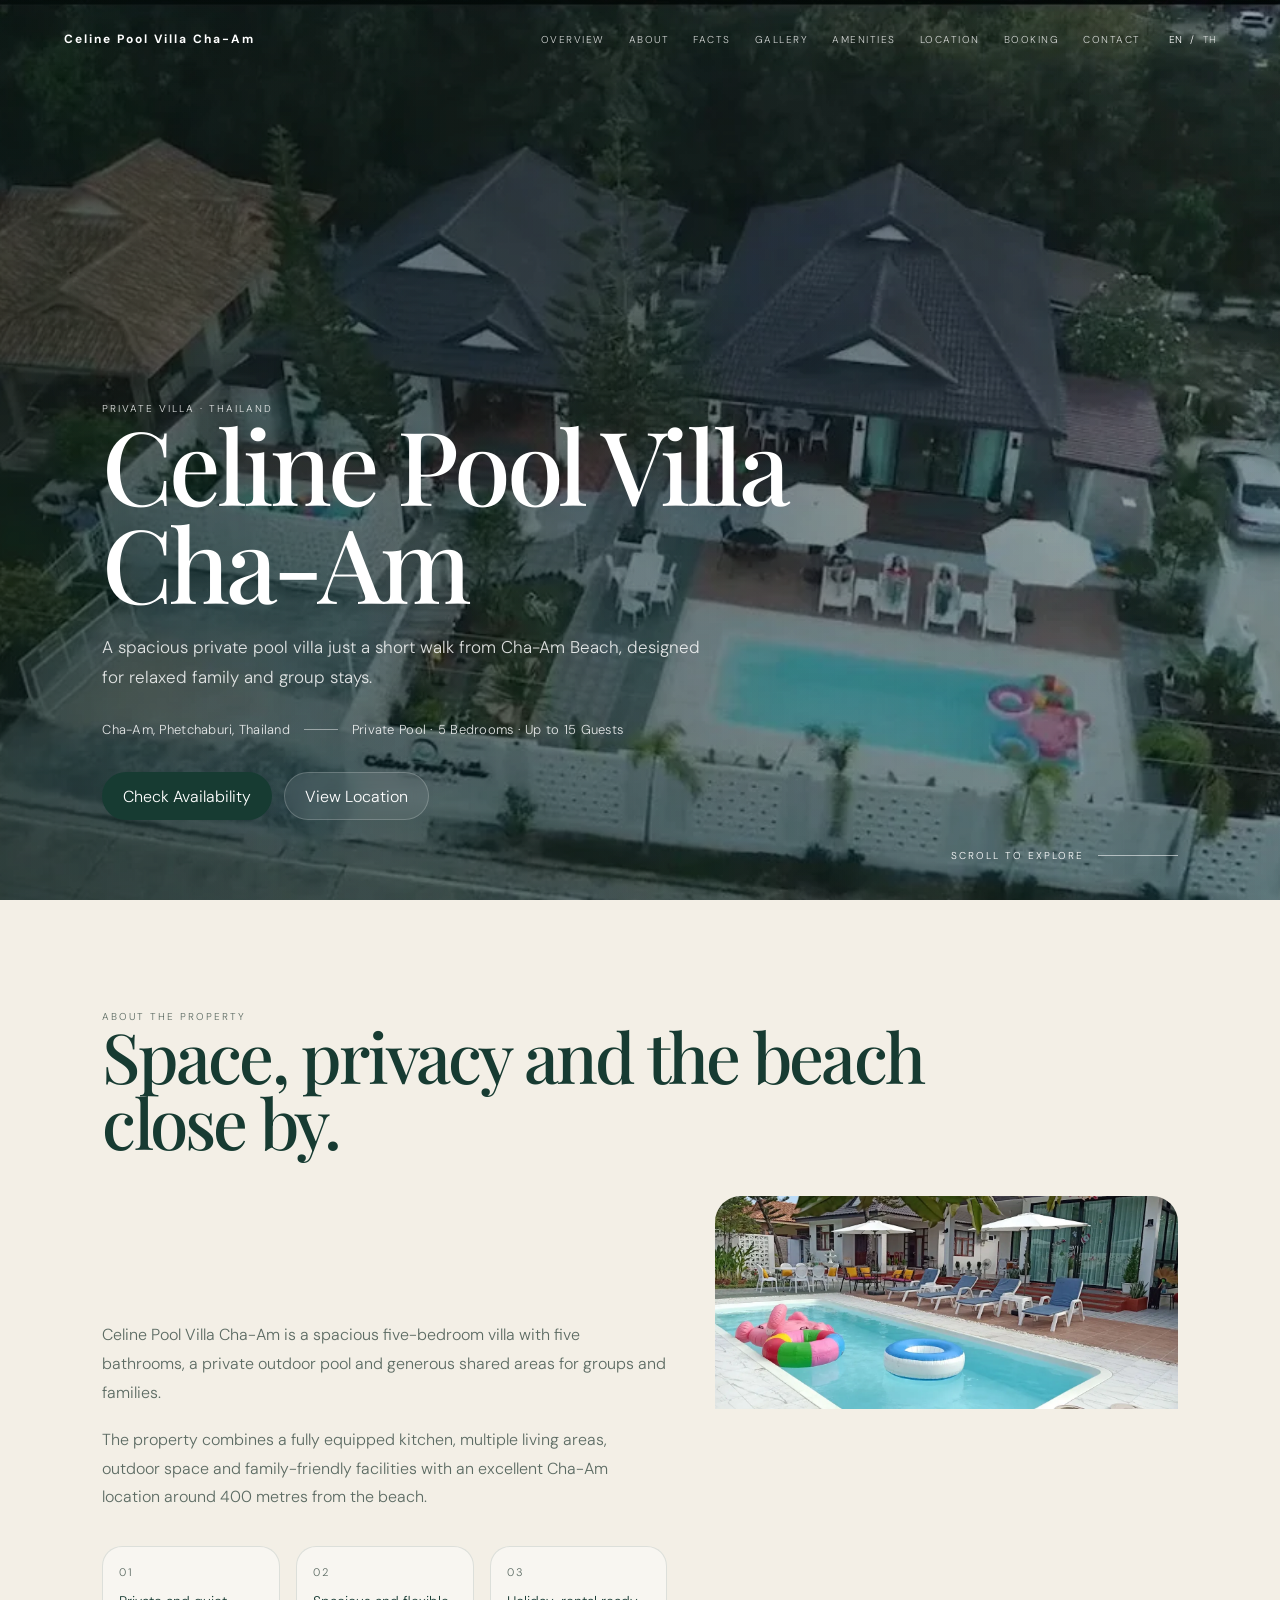
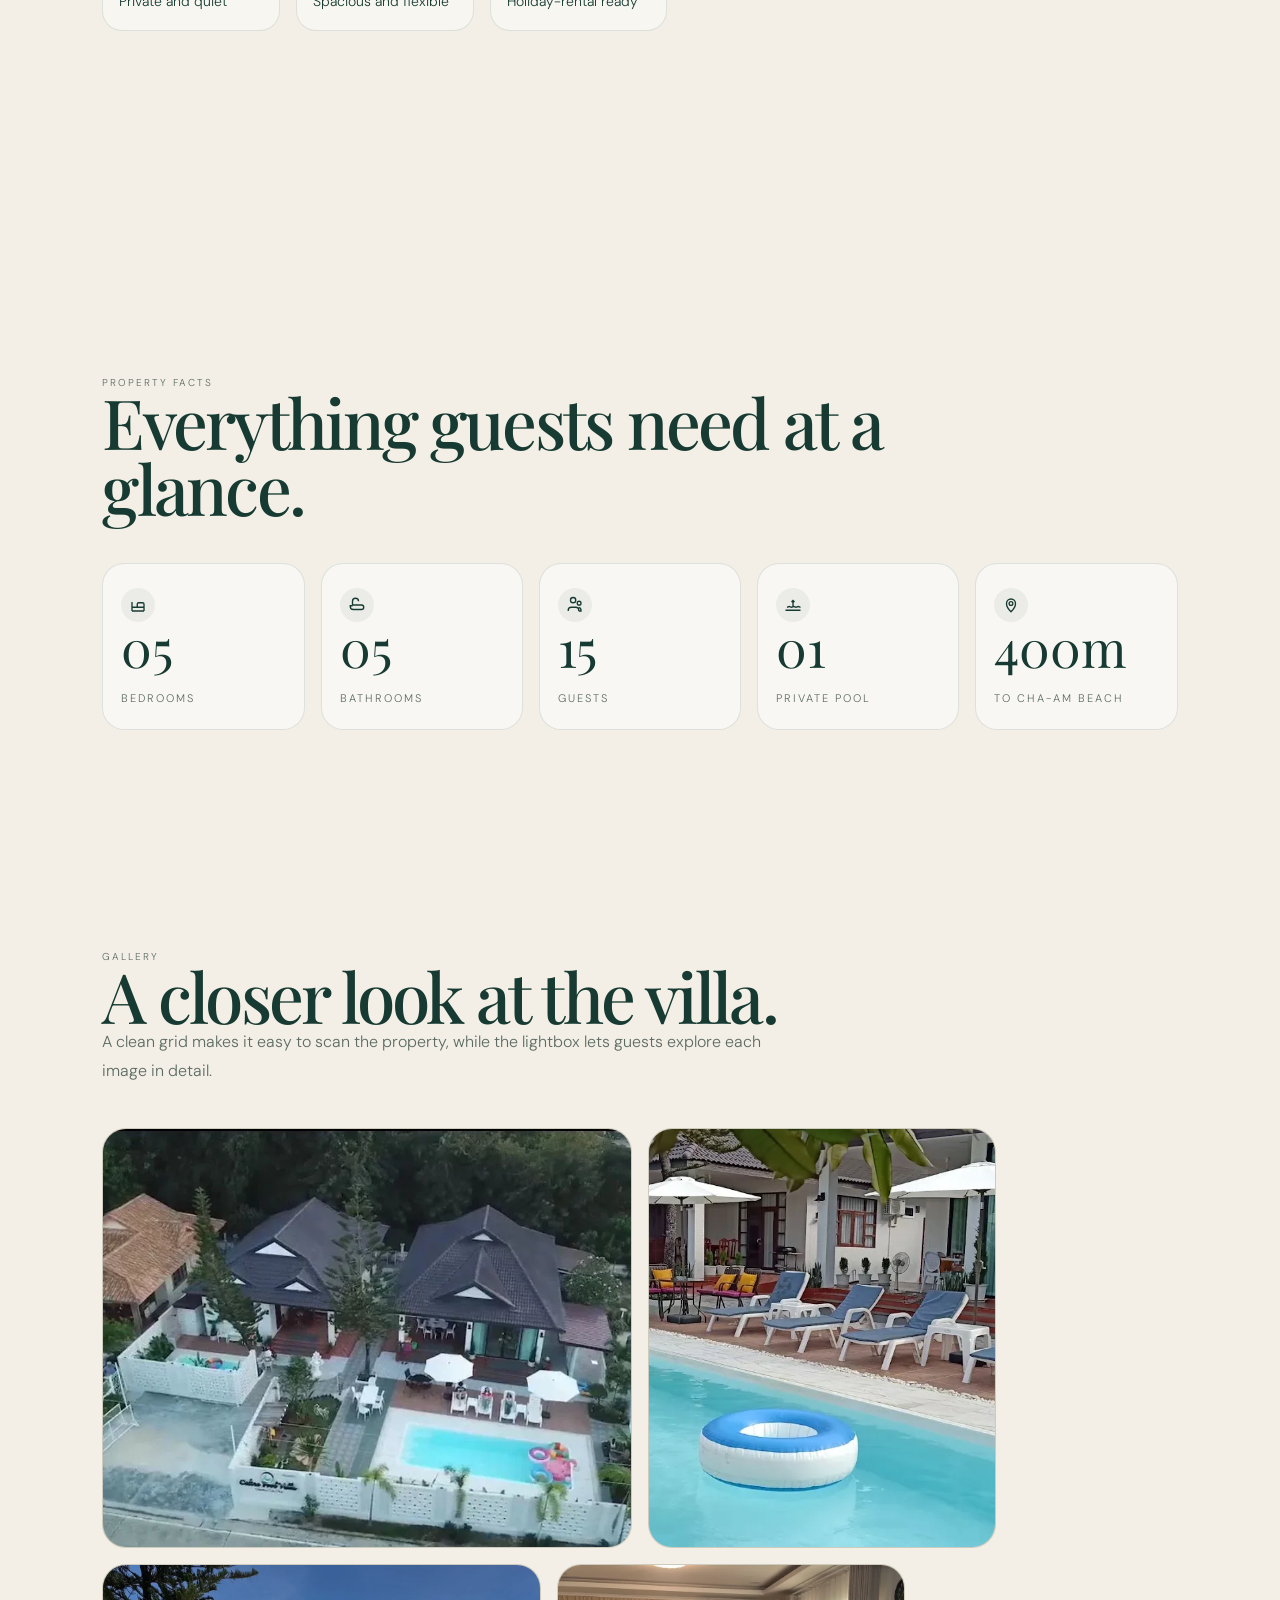
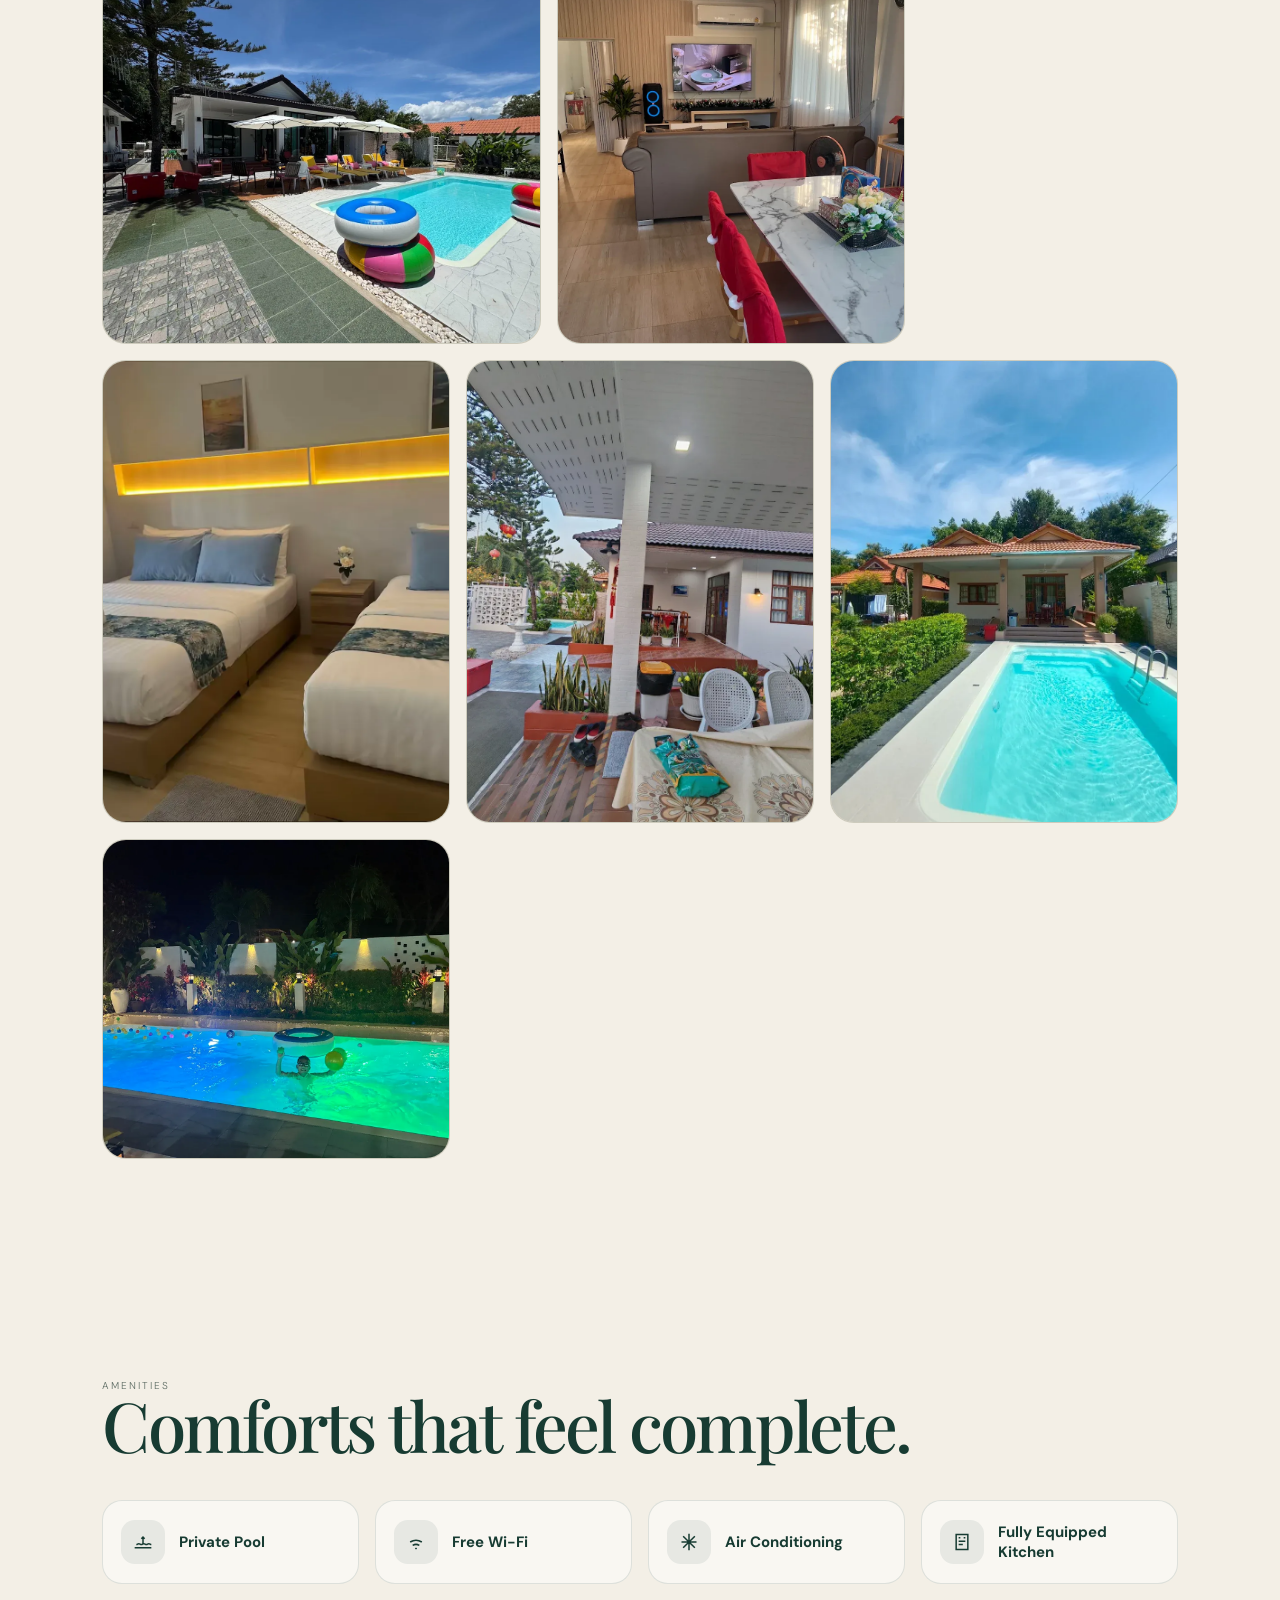
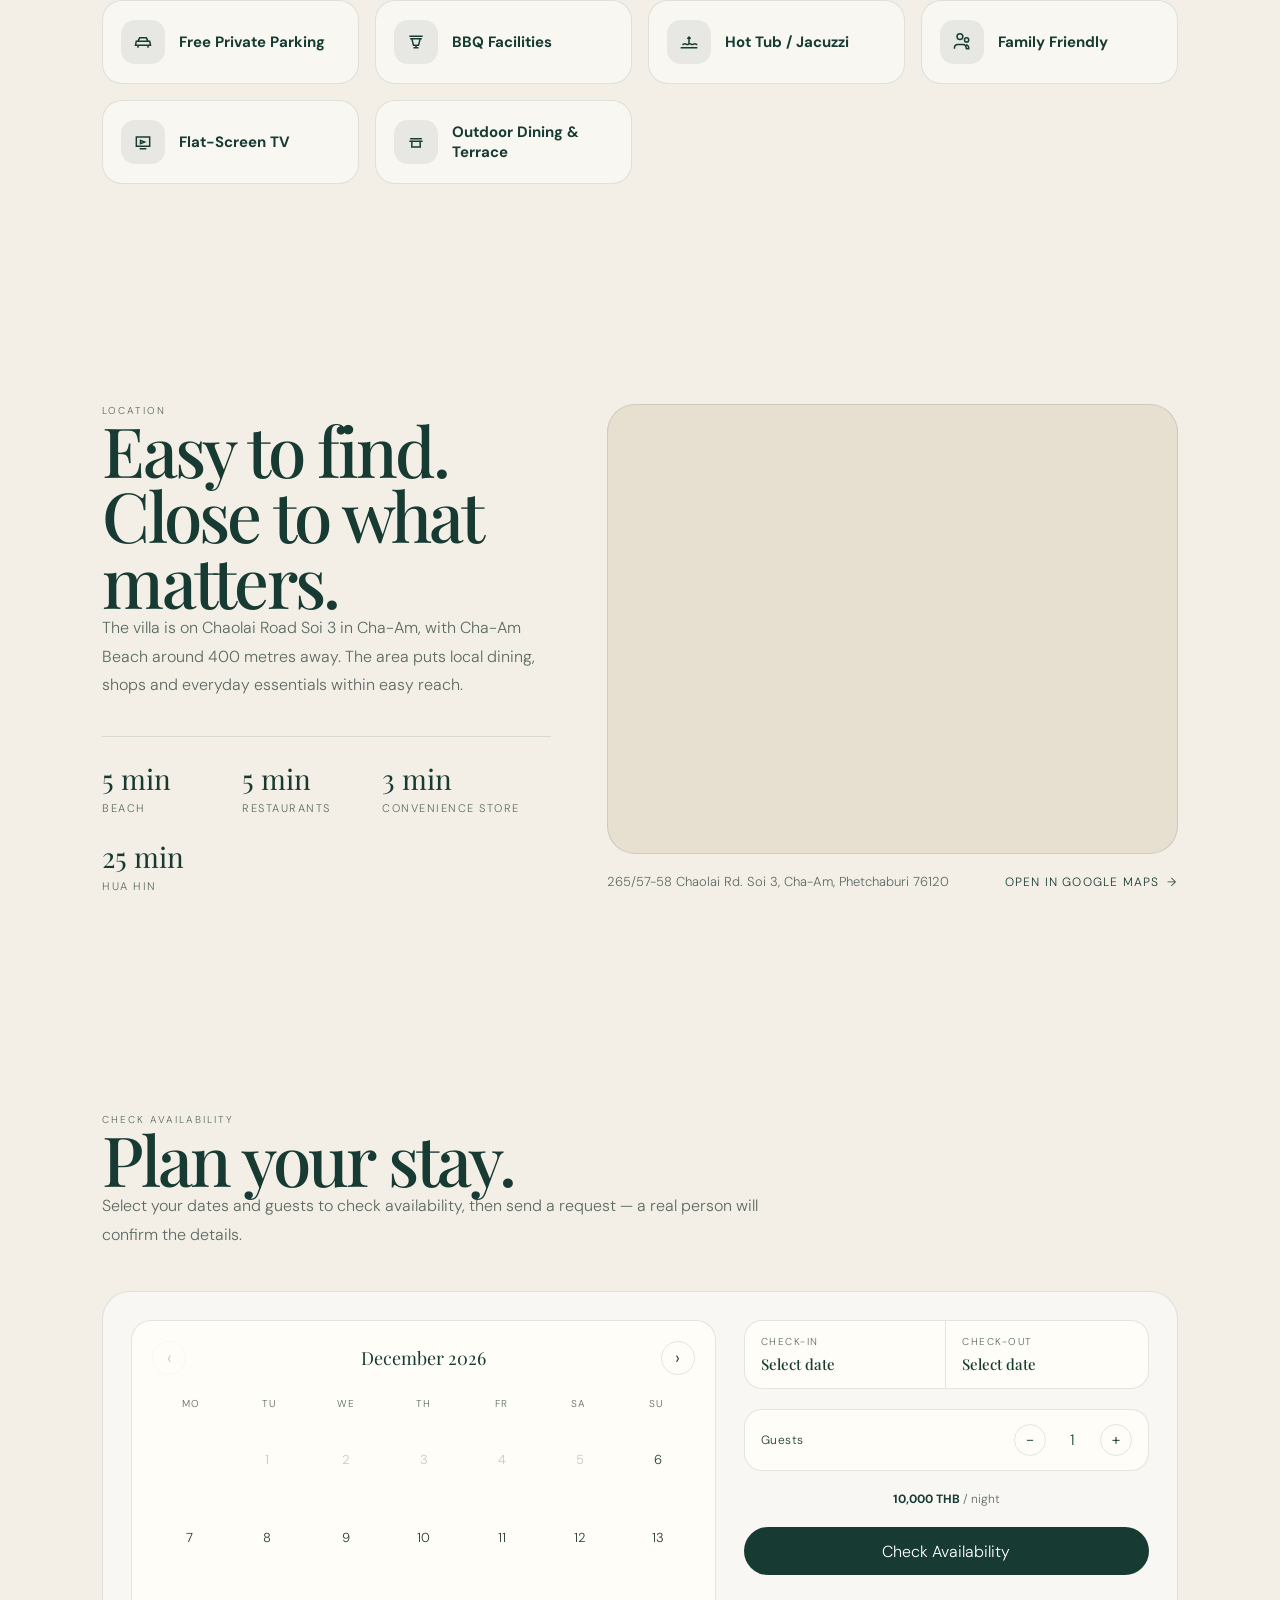
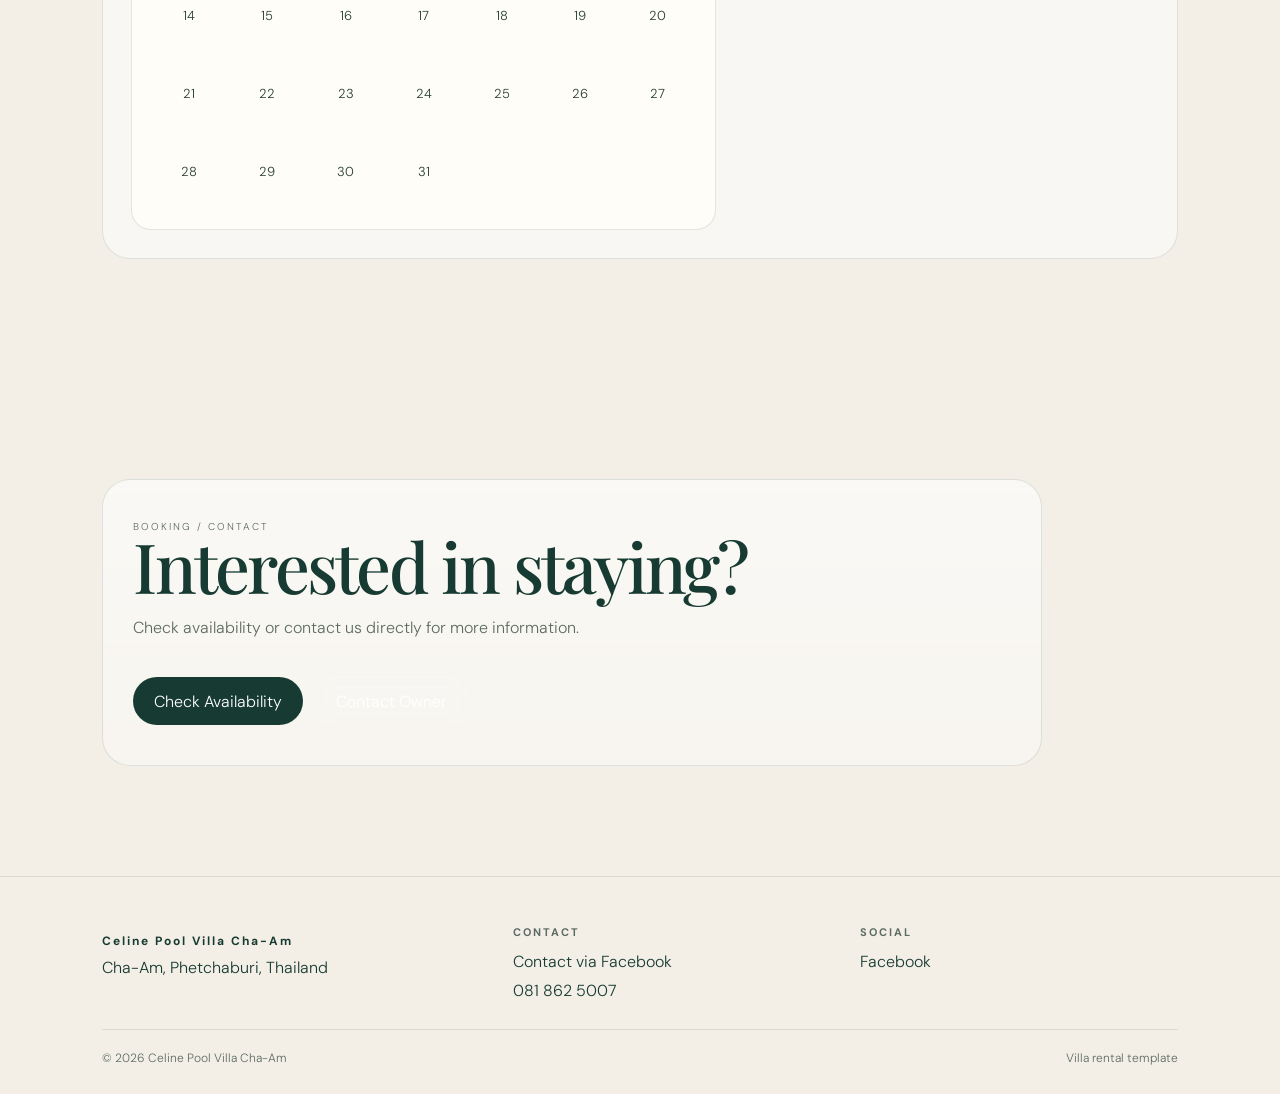
==== commit 6f6166ab: "Add unit tests for booking/date/price logic (Fase 2.3) Move the pure date, blocked-dates, price, and" ====
--- a/index.html
+++ b/index.html
@@ -416,6 +416,7 @@
 
     <script src="translations.js"></script>
     <script src="site-data.js"></script>
+    <script src="booking-logic.js"></script>
     <script src="script.js"></script>
 
 </body>
--- a/style.css
+++ b/style.css
@@ -702,6 +702,7 @@
 }
 
 .cal-nav {
+    position: relative;
     width: 34px;
     height: 34px;
     border-radius: 50%;
@@ -712,6 +713,18 @@
     line-height: 1;
     cursor: pointer;
     transition: background 0.2s ease, opacity 0.2s ease;
+}
+
+/* Invisible 44x44 hit area so mobile taps meet the recommended touch-target size
+   without changing the button's visible dimensions. */
+.cal-nav::before {
+    content: "";
+    position: absolute;
+    top: 50%;
+    left: 50%;
+    width: 44px;
+    height: 44px;
+    transform: translate(-50%, -50%);
 }
 
 .cal-nav:hover:not(:disabled) {
@@ -864,6 +877,7 @@
 }
 
 .guest-btn {
+    position: relative;
     width: 32px;
     height: 32px;
     border-radius: 50%;
@@ -874,6 +888,18 @@
     line-height: 1;
     cursor: pointer;
     transition: background 0.2s ease;
+}
+
+/* Invisible 44x44 hit area so mobile taps meet the recommended touch-target size
+   without changing the button's visible dimensions. */
+.guest-btn::before {
+    content: "";
+    position: absolute;
+    top: 50%;
+    left: 50%;
+    width: 44px;
+    height: 44px;
+    transform: translate(-50%, -50%);
 }
 
 .guest-btn:hover {
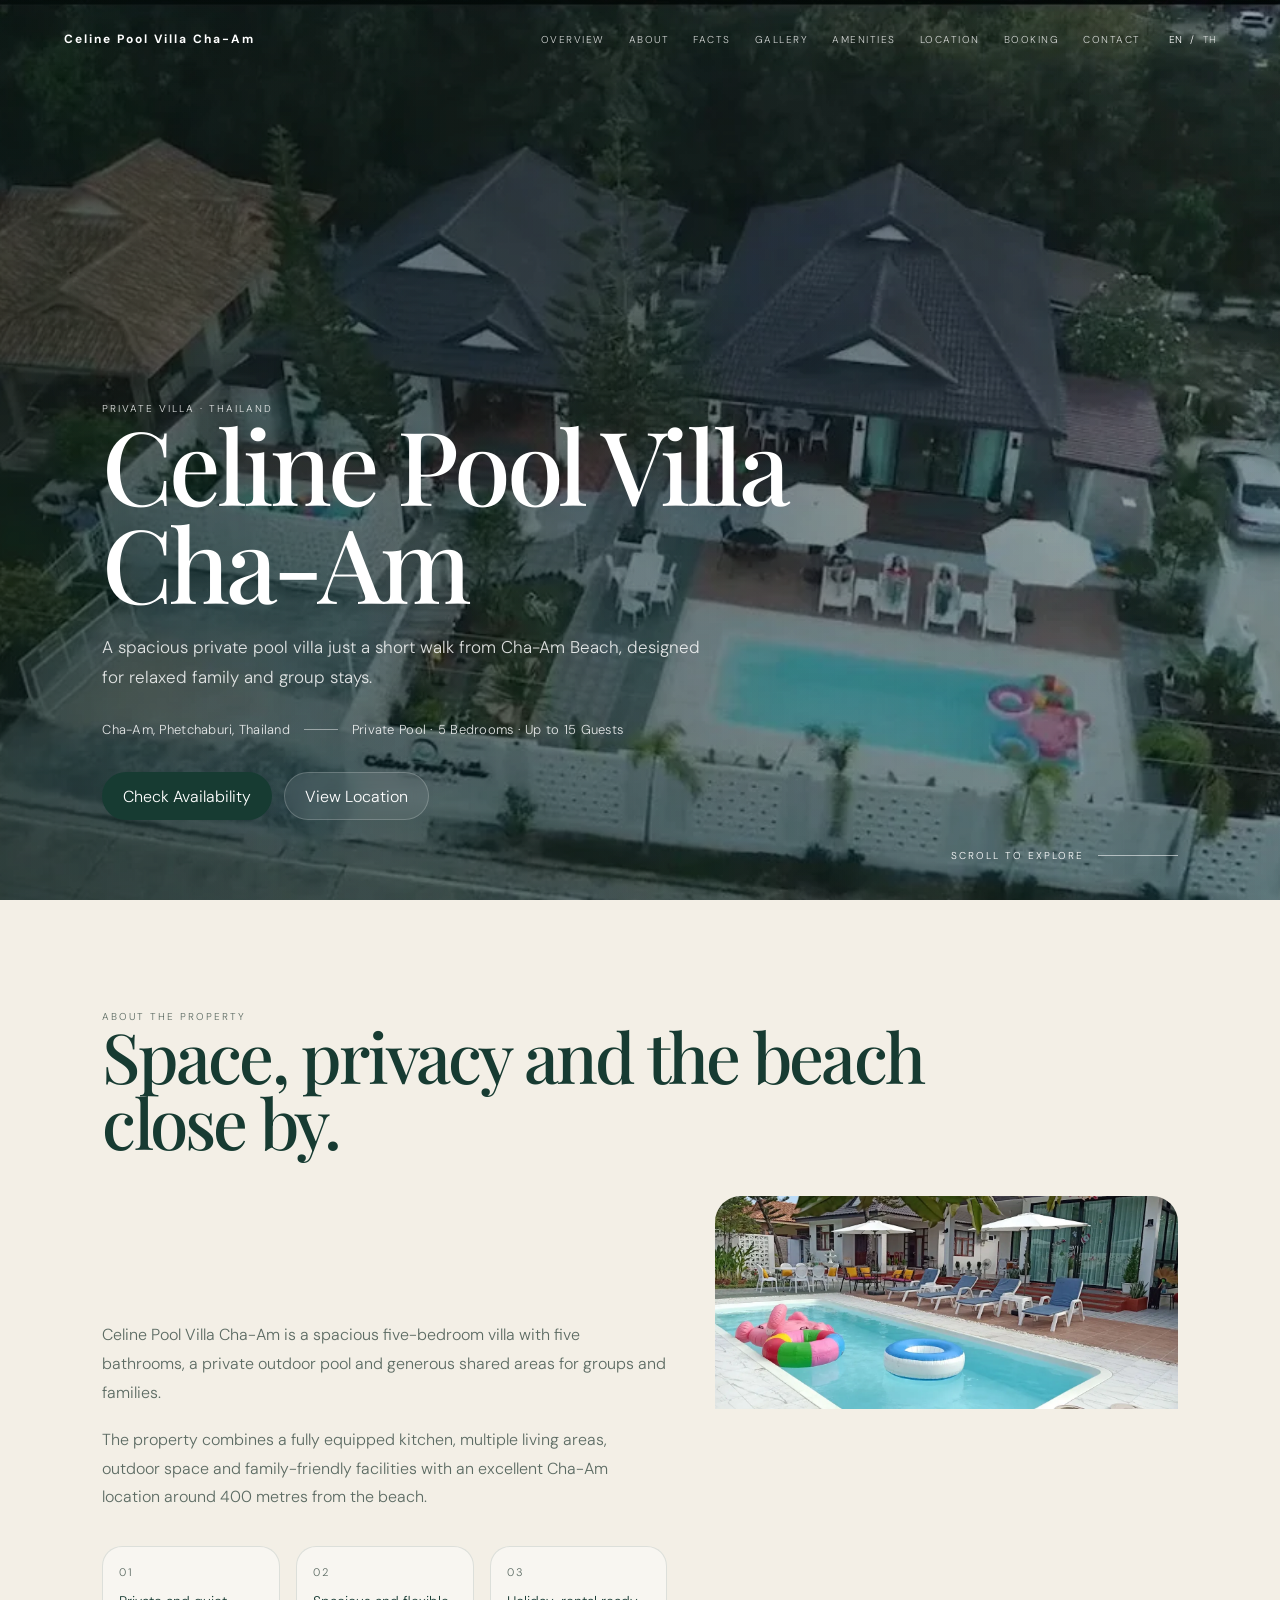
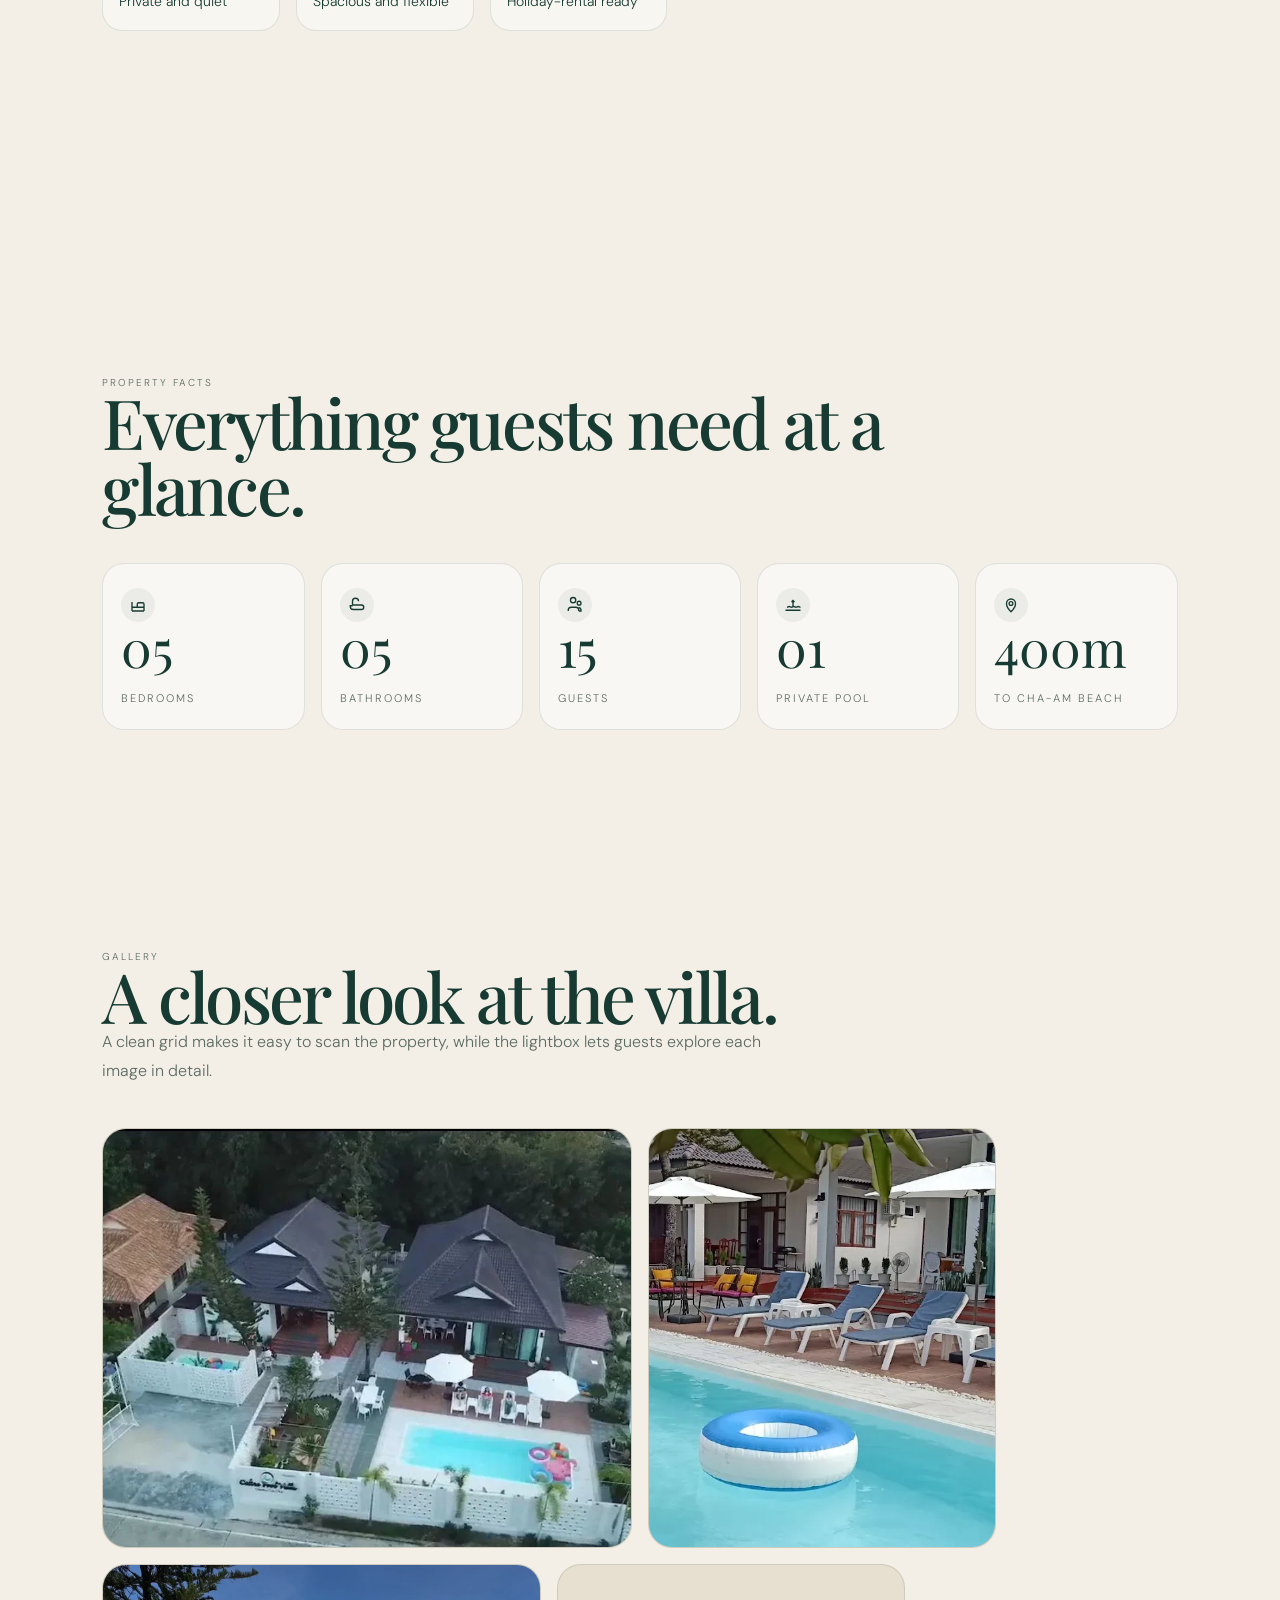
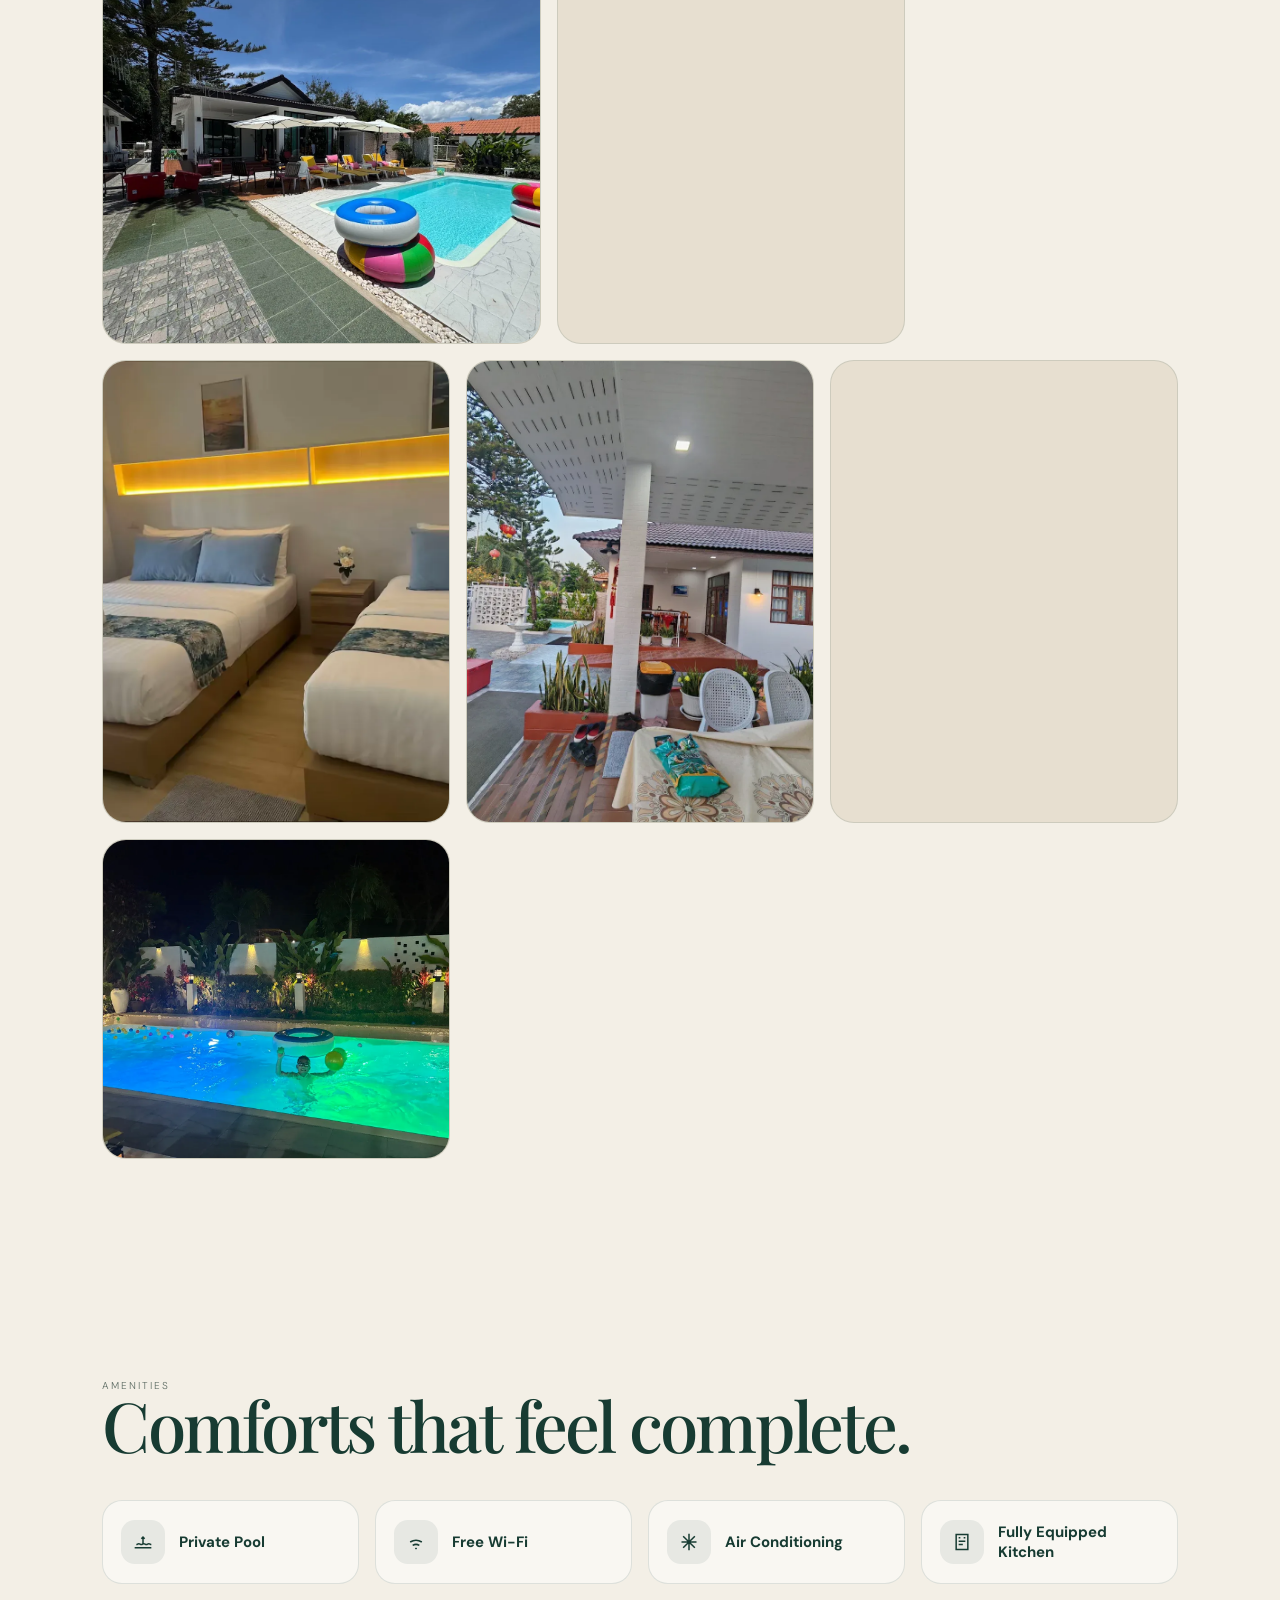
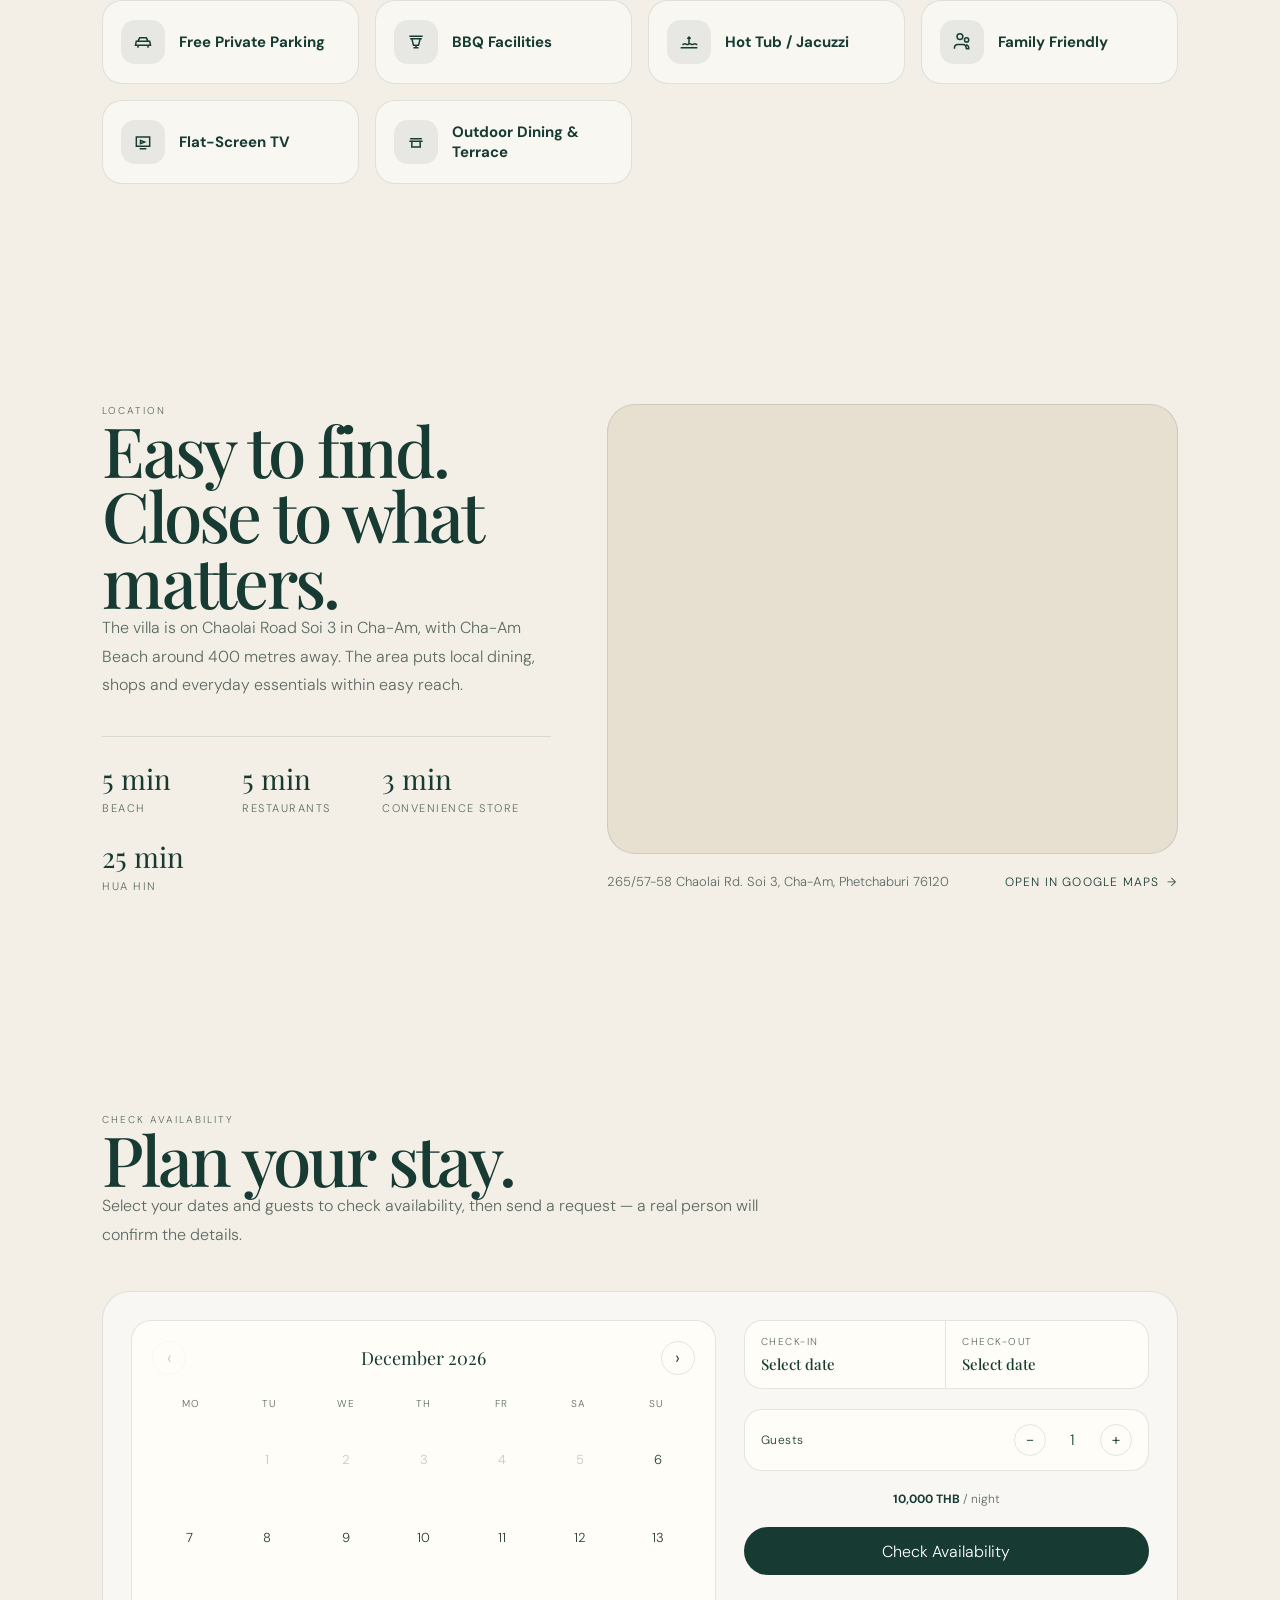
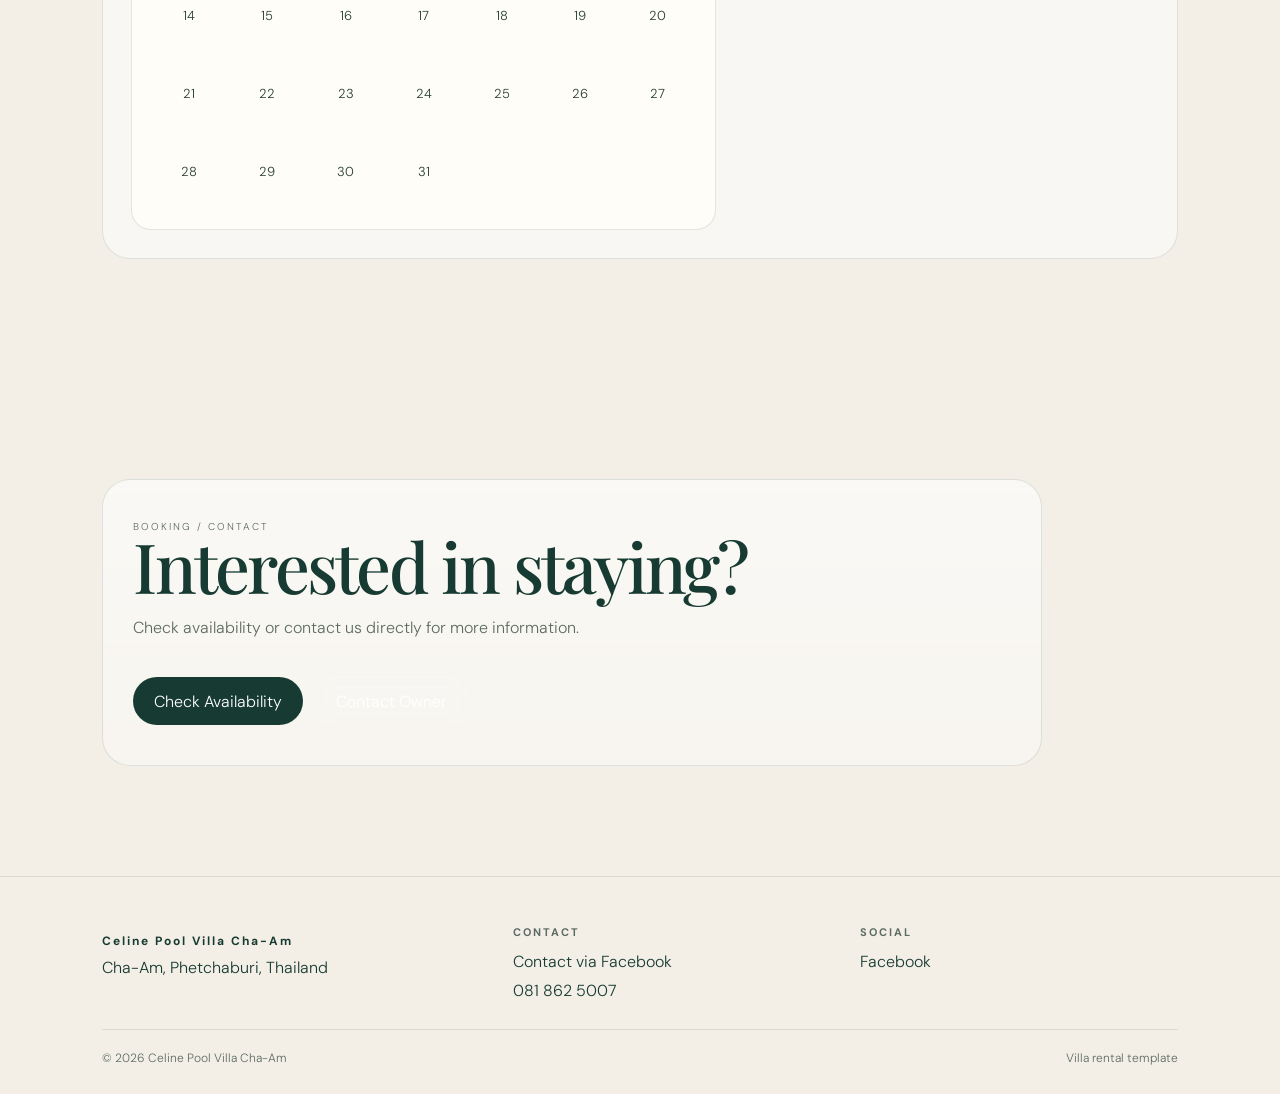
==== commit 44c6f44f: "Move Formspree endpoint, about-image and Google verification to config (Fase 2.4) Property #2 would " ====
--- a/index.html
+++ b/index.html
@@ -4,14 +4,14 @@
 <head>
     <meta charset="UTF-8">
 
-    <meta name="google-site-verification" content="Hb43-qcbDjaLqIUMhgzm0JbaVOmwpel54u8QZK-FxO0" />
-
     <!-- Analytics (GA4 / Microsoft Clarity) is loaded dynamically from
          propertyConfig.analytics — see initAnalytics() in script.js. -->
 
     <meta name="viewport" content="width=device-width, initial-scale=1.0">
 
     <!-- SEO:START (generated by `node scripts/sync-seo.js` from propertyConfig.seo in site-data.js — do not edit by hand) -->
+    <meta name="google-site-verification" content="Hb43-qcbDjaLqIUMhgzm0JbaVOmwpel54u8QZK-FxO0">
+
     <title>Celine Pool Villa Cha-Am — Cha-Am, Thailand</title>
 
     <meta name="description" content="Celine Pool Villa Cha-Am — a spacious private pool villa near Cha-Am Beach, Thailand.">
@@ -146,7 +146,7 @@
 
                 <div class="about-image reveal-image">
                     <img src="assets/images/villa-main.webp" alt="Villa exterior" width="1360" height="626"
-                        loading="lazy" decoding="async">
+                        loading="lazy" decoding="async" data-property-about-image>
                 </div>
             </div>
         </section>
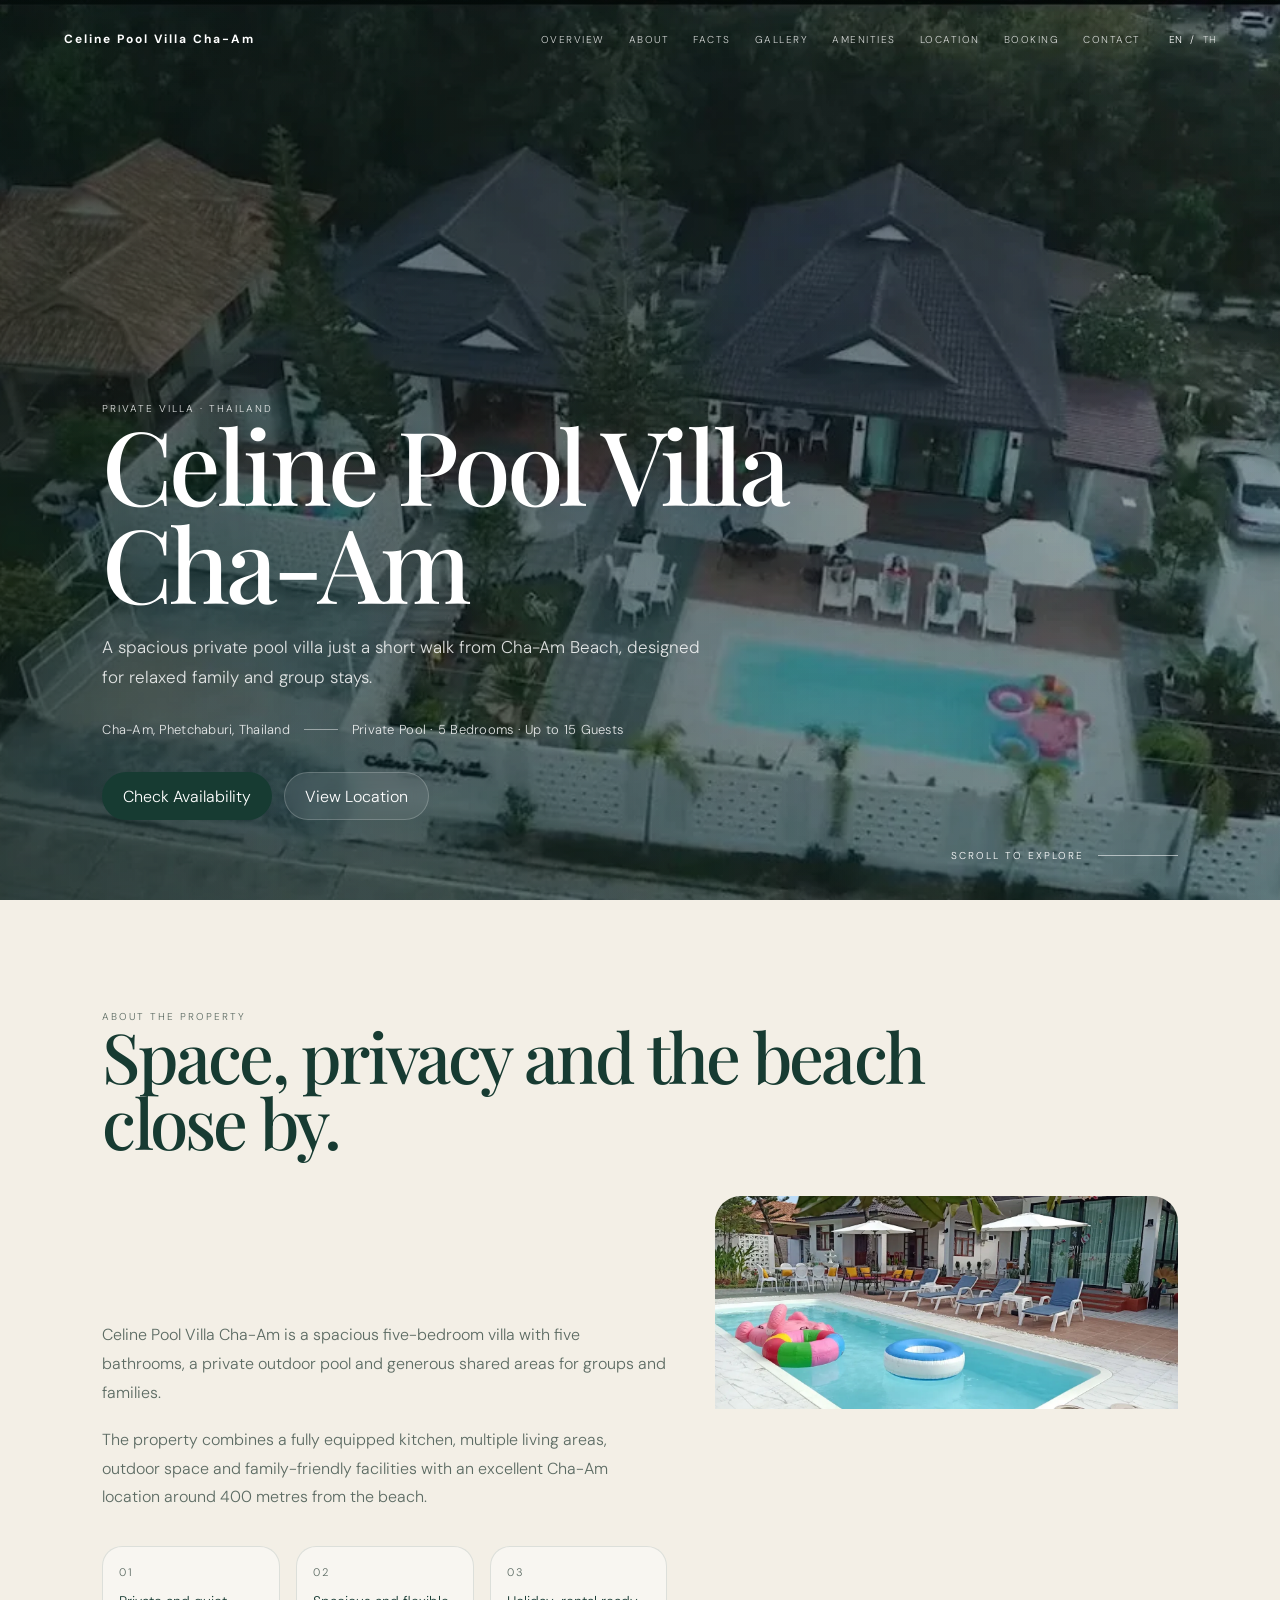
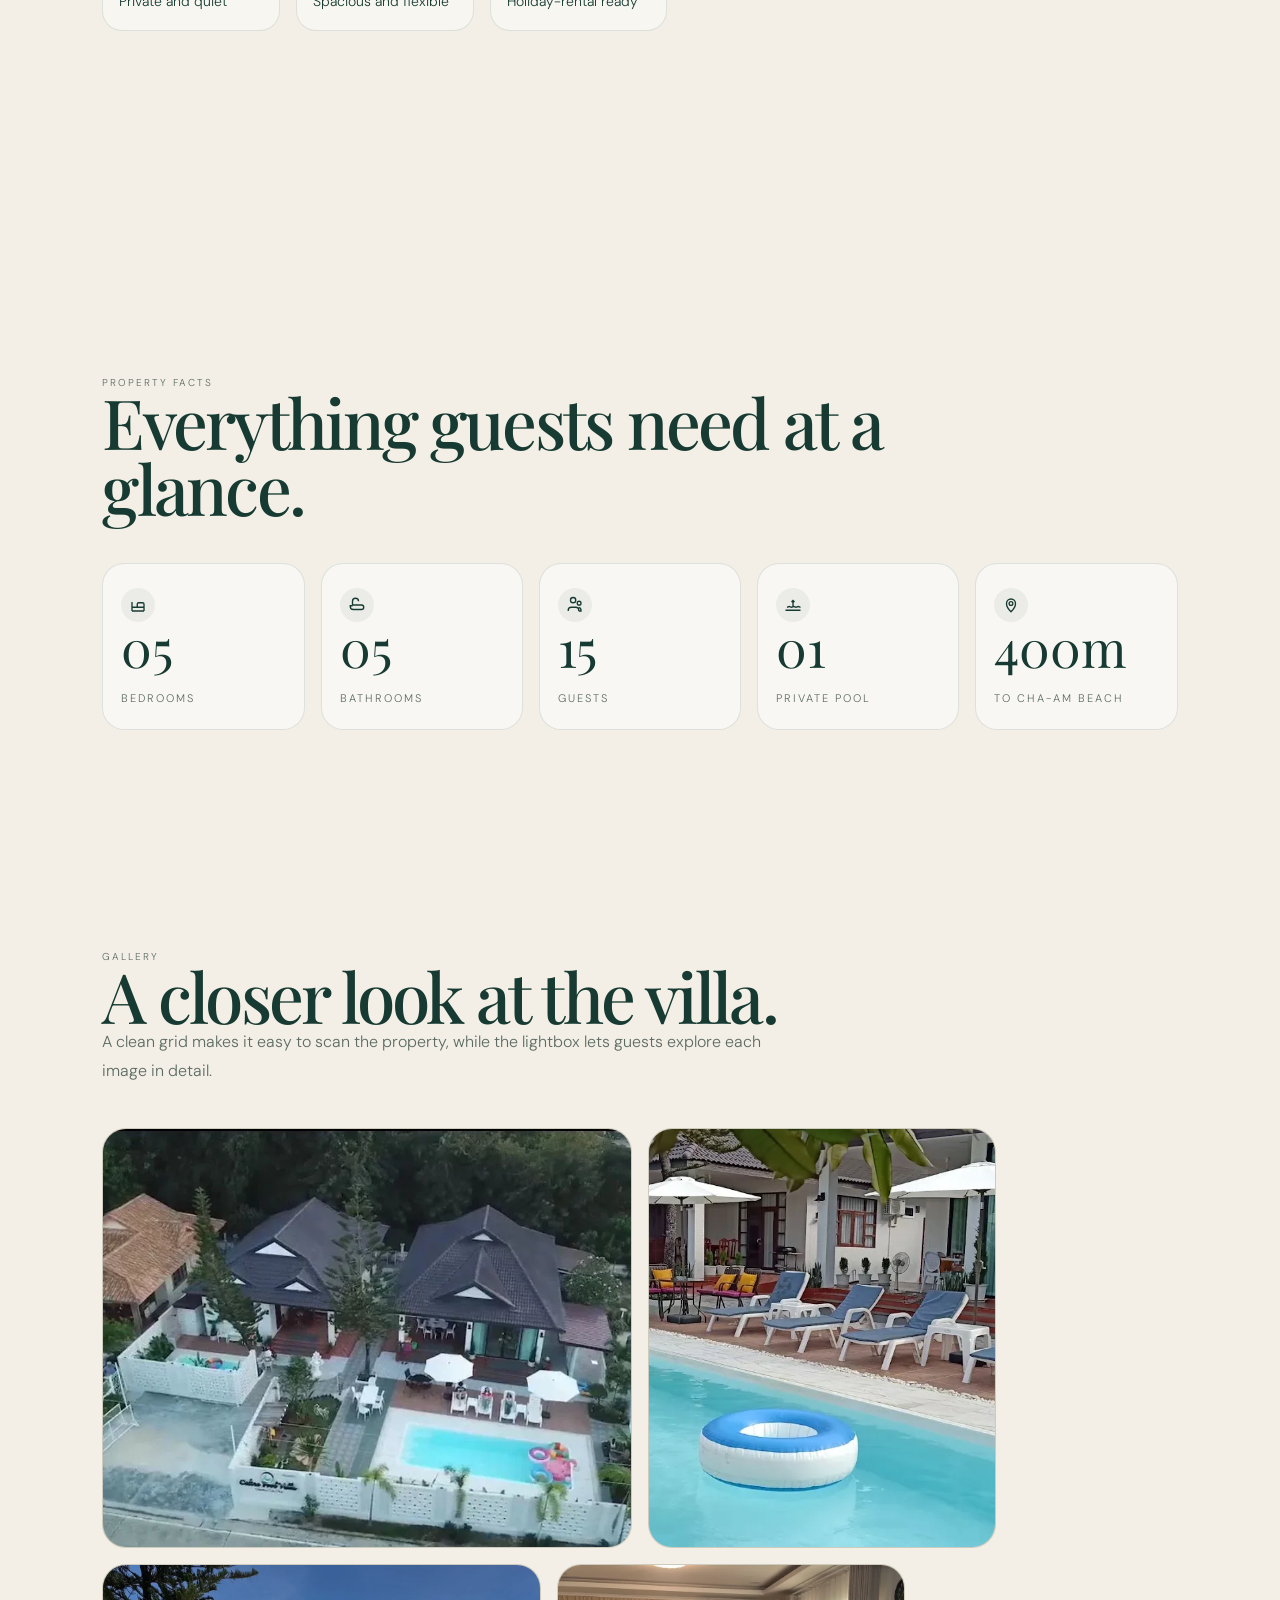
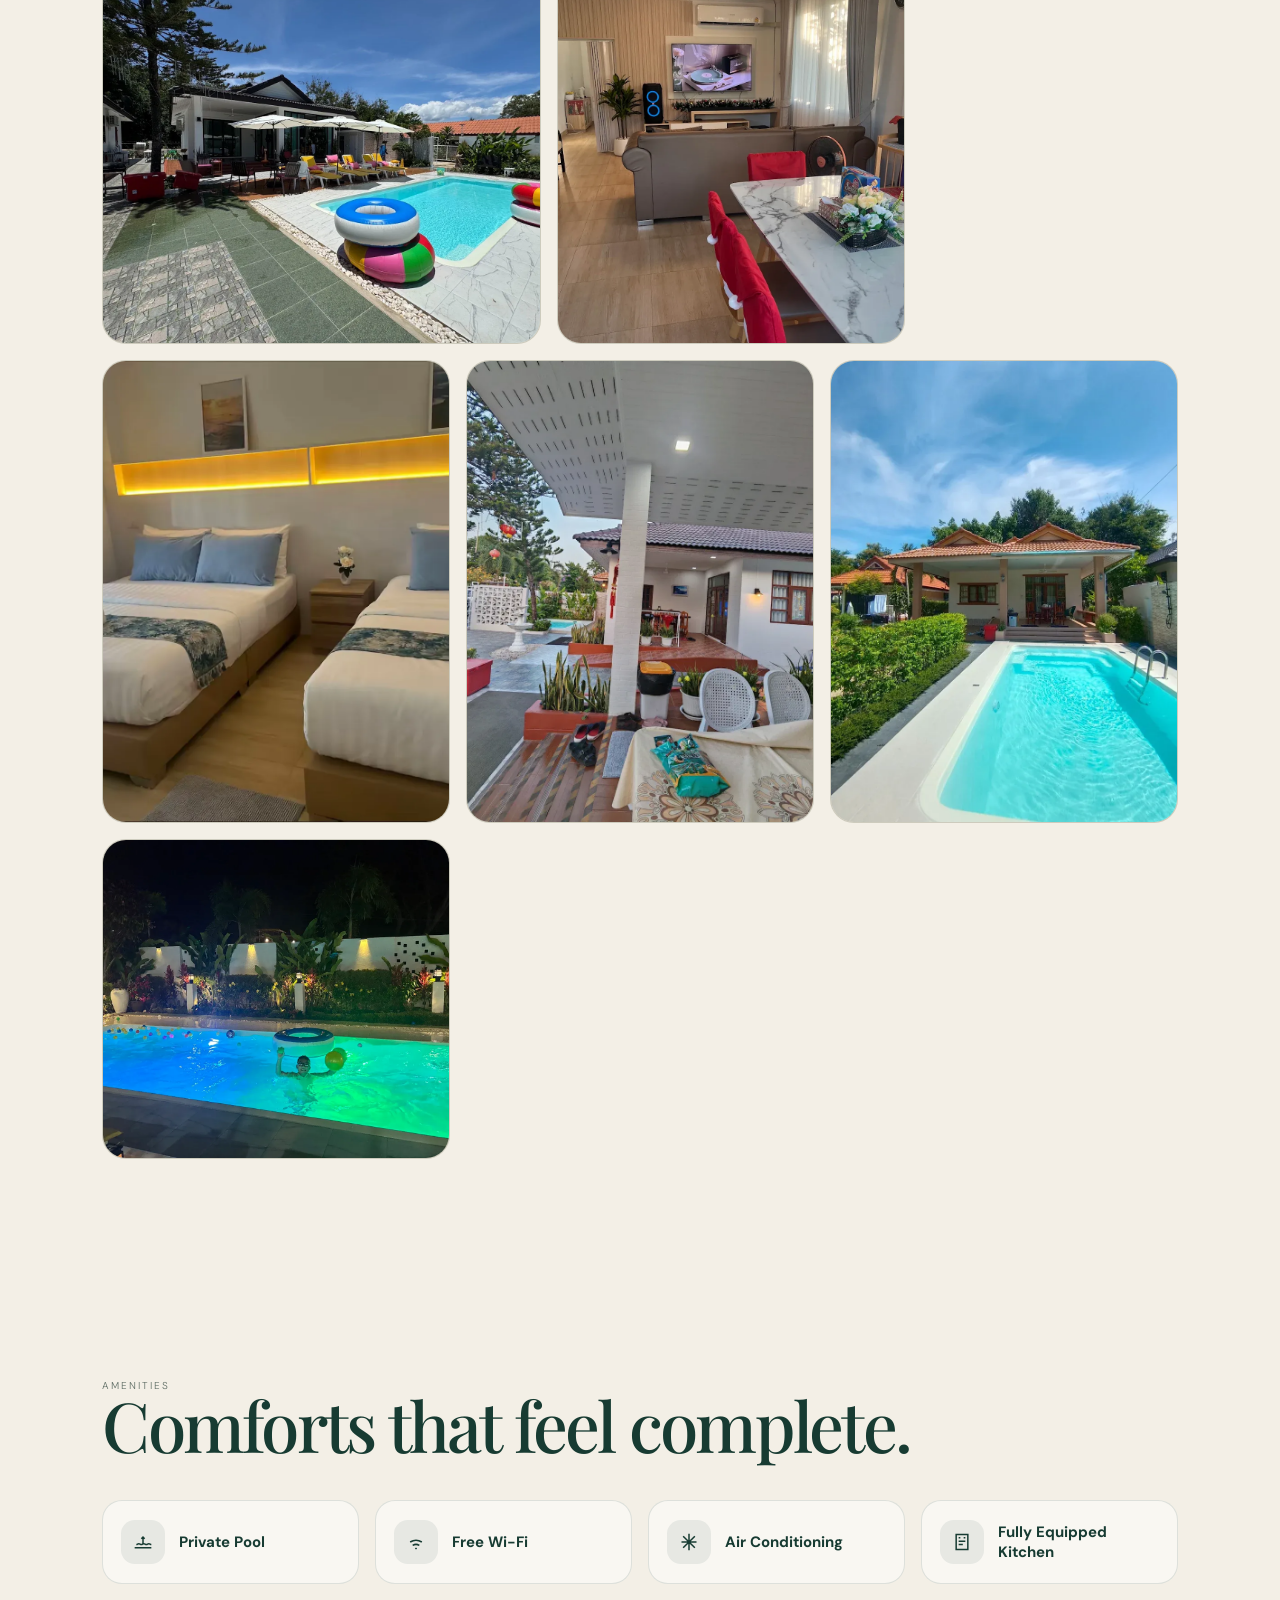
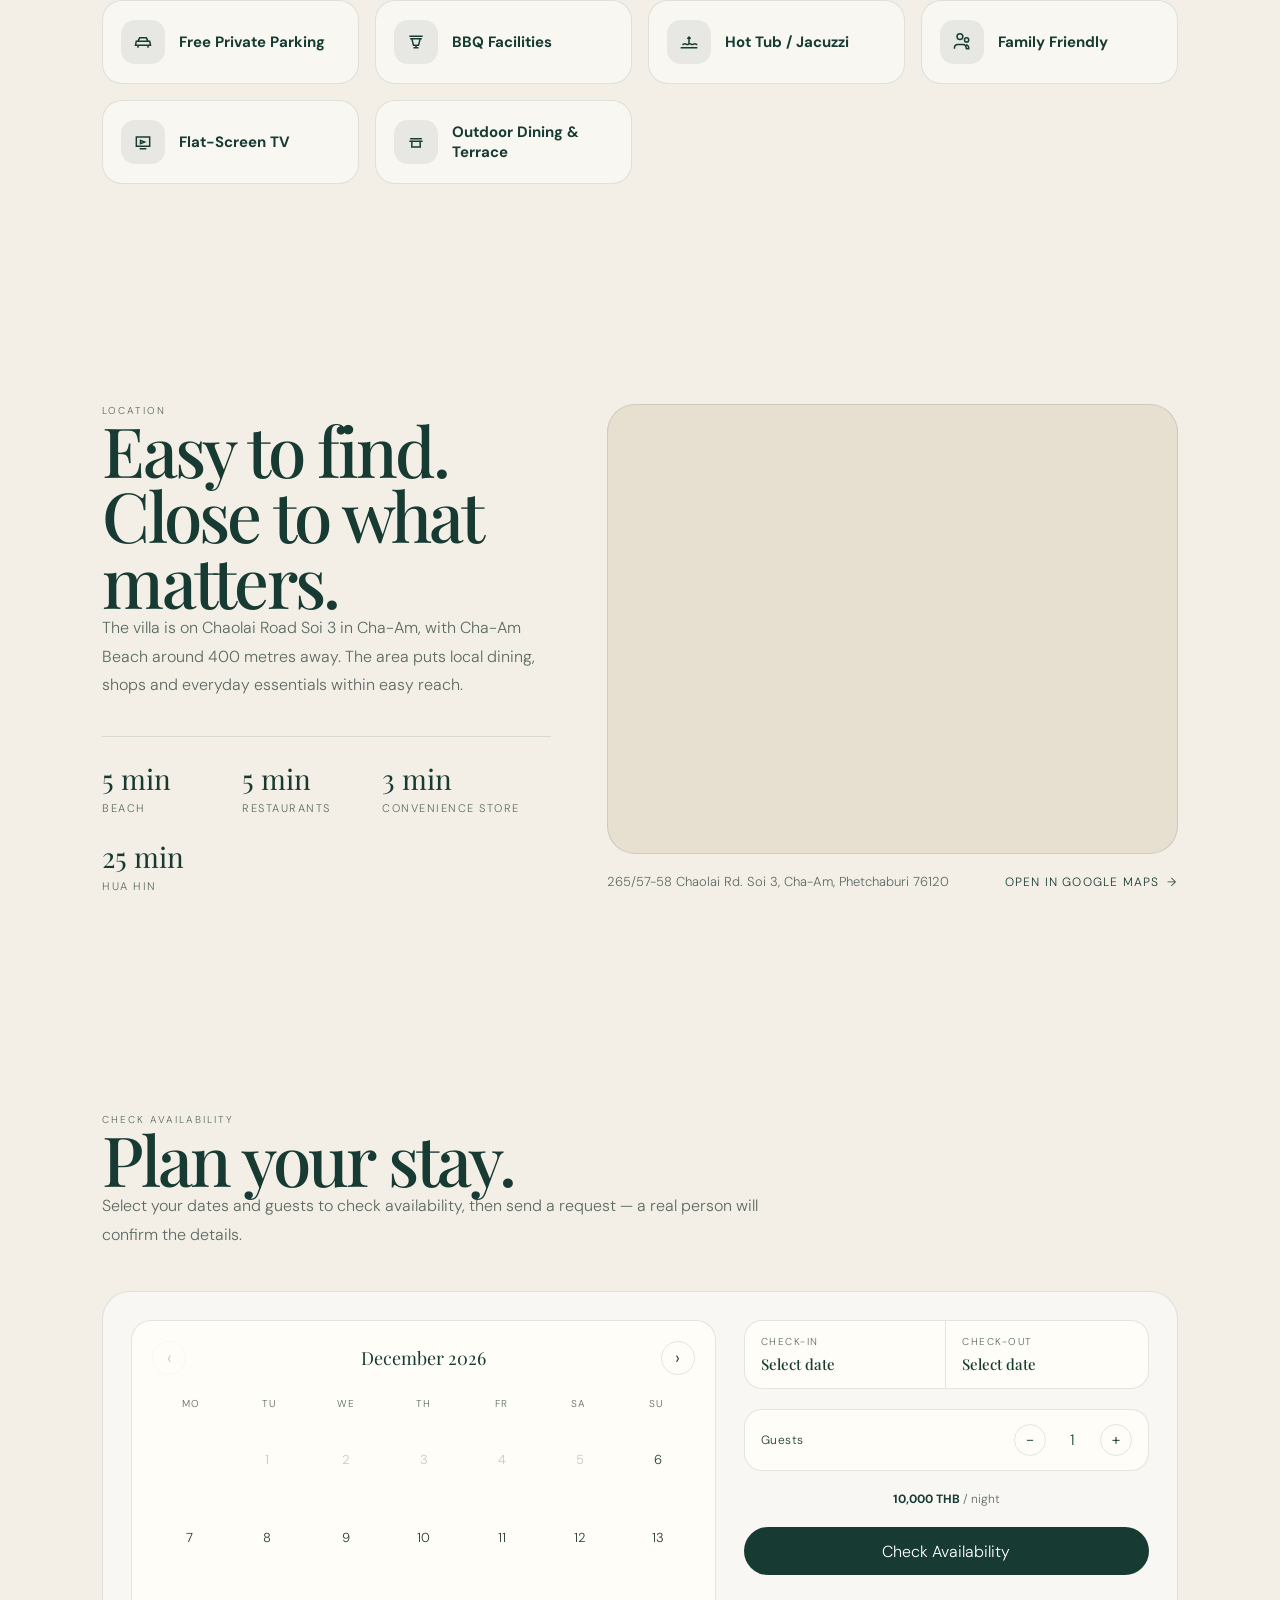
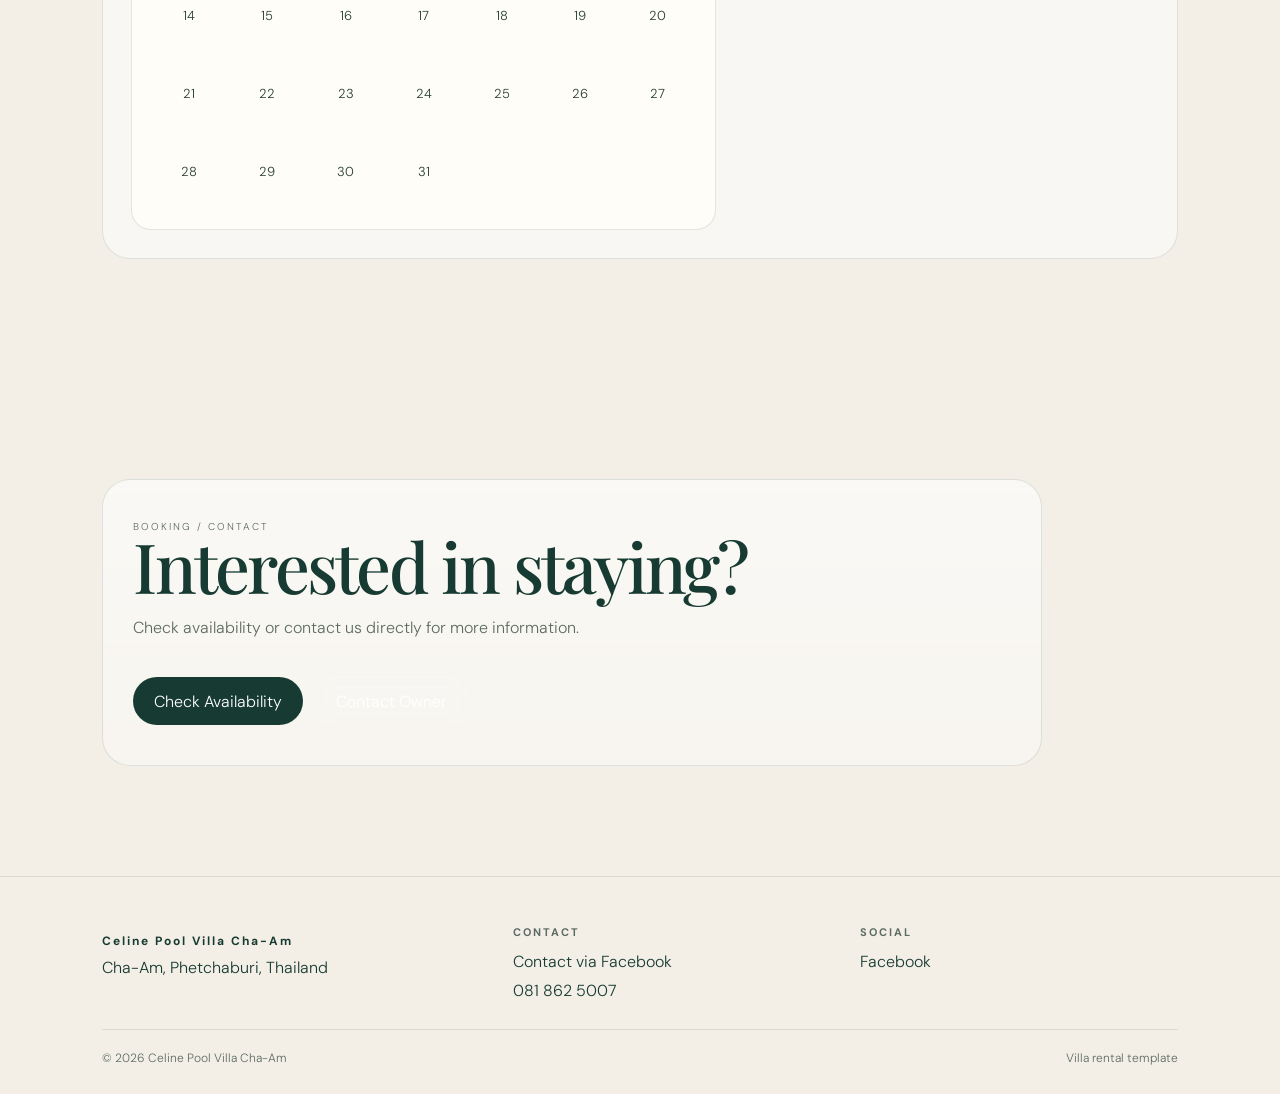
==== commit e749abee: "Fix stale placeholder phone fallback and drop resolved price TODO - index.html: no-JS [data-property" ====
--- a/index.html
+++ b/index.html
@@ -382,7 +382,7 @@
                 <a href="https://www.facebook.com/profile.php?id=61566361989612" target="_blank" rel="noopener"
                     data-property-email>Contact via Facebook</a>
 
-                <a href="tel:+66000000000" data-property-phone>+66 00 000 0000</a>
+                <a href="tel:0818625007" data-property-phone>081 862 5007</a>
             </div>
 
             <div>
